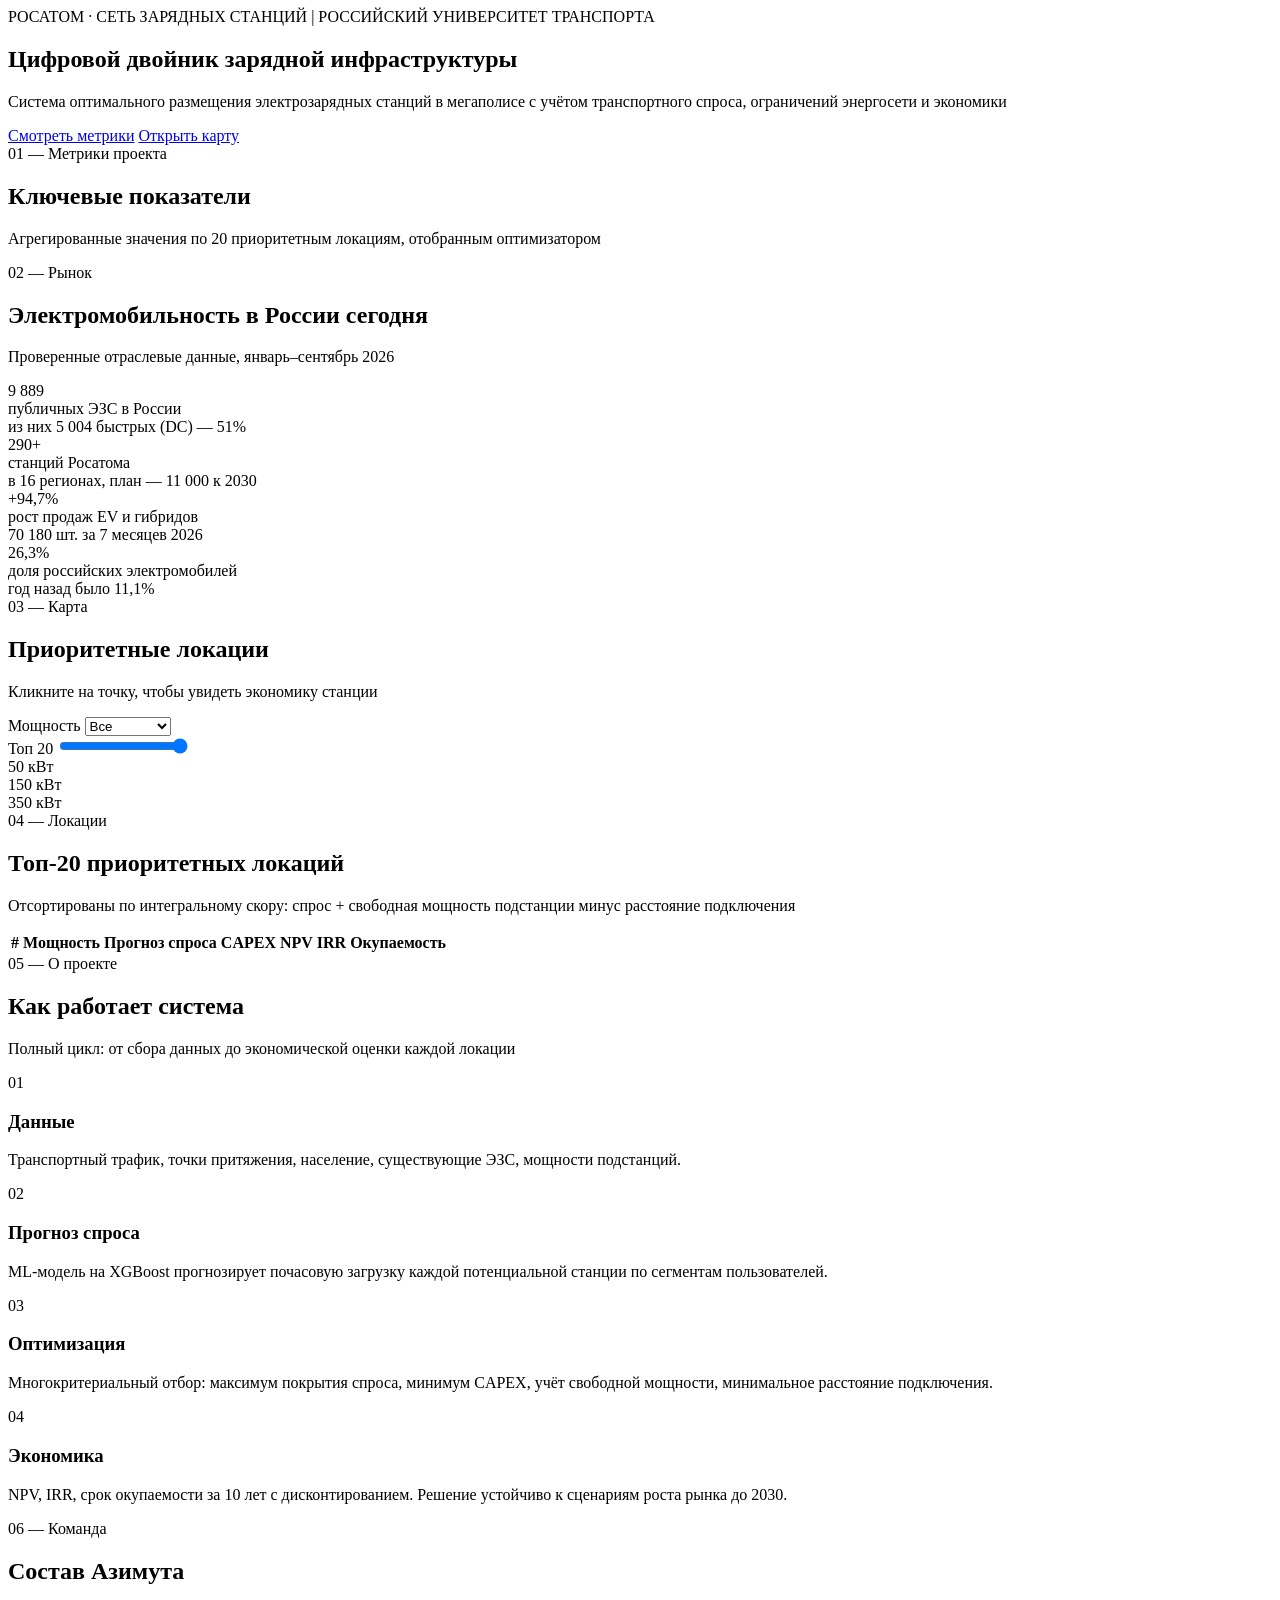
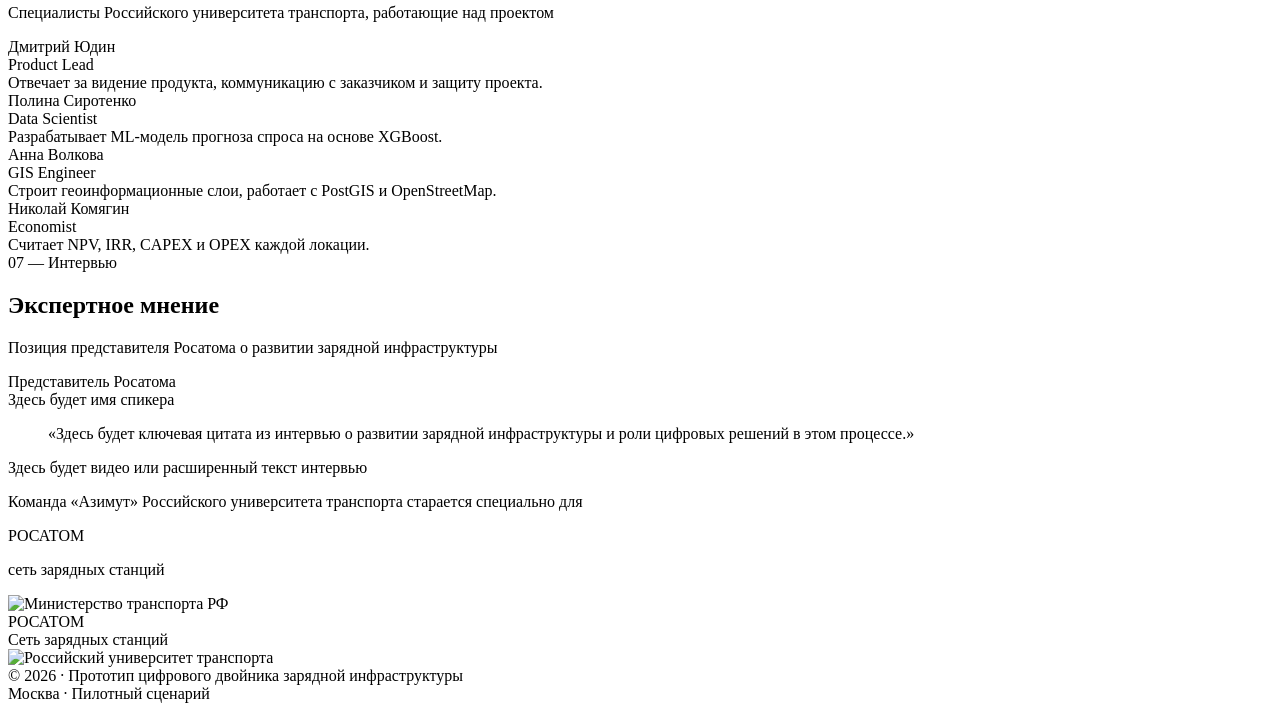
==== index.html @ c584cf6f "Add files via upload" ====
<!DOCTYPE html>
<html lang="ru">
<head>
<meta charset="UTF-8">
<meta name="viewport" content="width=device-width, initial-scale=1.0">
<title>Цифровой двойник зарядной инфраструктуры</title>
<link rel="stylesheet" href="https://unpkg.com/leaflet@1.9.4/dist/leaflet.css" />
<link rel="preconnect" href="https://fonts.googleapis.com">
<link rel="preconnect" href="https://fonts.gstatic.com" crossorigin>
<link href="https://fonts.googleapis.com/css2?family=Inter:wght@200;300;400;500;600;700;800;900&family=Unbounded:wght@200;300;400;500;600;700;800;900&display=swap" rel="stylesheet">
<link rel="stylesheet" href="style.css" />
</head>
<body>

<!-- ВЕРХНЯЯ ПОЛОСА -->
<div class="topbar">
  <div class="topbar-inner">
    <span>РОСАТОМ · СЕТЬ ЗАРЯДНЫХ СТАНЦИЙ</span>
    <span class="topbar-sep">|</span>
    <span>РОССИЙСКИЙ УНИВЕРСИТЕТ ТРАНСПОРТА</span>
  </div>
</div>

<!-- HERO -->
<section class="hero">
  <div class="hero-bg"></div>
  <div class="hero-inner">
    <h1 class="hero-title">
      <span class="line-1">Цифровой двойник</span>
      <span class="line-2">зарядной инфраструктуры</span>
    </h1>
    <p class="hero-subtitle">
      Система оптимального размещения электрозарядных станций в мегаполисе с учётом транспортного спроса, ограничений энергосети и экономики
    </p>
    <div class="hero-actions">
      <a href="#metrics" class="btn btn-primary">Смотреть метрики</a>
      <a href="#map-section" class="btn btn-ghost">Открыть карту</a>
    </div>
  </div>
</section>

<!-- METRICS -->
<section id="metrics" class="section">
  <div class="section-head">
    <div class="section-eyebrow">01 — Метрики проекта</div>
    <h2>Ключевые показатели</h2>
    <p class="section-desc">Агрегированные значения по 20 приоритетным локациям, отобранным оптимизатором</p>
  </div>
  <div class="glass-grid" id="kpiGrid"></div>
</section>

<!-- MARKET -->
<section class="section">
  <div class="section-head">
    <div class="section-eyebrow">02 — Рынок</div>
    <h2>Электромобильность в России сегодня</h2>
    <p class="section-desc">Проверенные отраслевые данные, январь–сентябрь 2026</p>
  </div>
  <div class="glass-grid glass-grid-4">
    <div class="glass-card market-card">
      <div class="market-value">9 889</div>
      <div class="market-label">публичных ЭЗС в России</div>
      <div class="market-sub">из них 5 004 быстрых (DC) — 51%</div>
    </div>
    <div class="glass-card market-card">
      <div class="market-value">290+</div>
      <div class="market-label">станций Росатома</div>
      <div class="market-sub">в 16 регионах, план — 11 000 к 2030</div>
    </div>
    <div class="glass-card market-card">
      <div class="market-value">+94,7%</div>
      <div class="market-label">рост продаж EV и гибридов</div>
      <div class="market-sub">70 180 шт. за 7 месяцев 2026</div>
    </div>
    <div class="glass-card market-card">
      <div class="market-value">26,3%</div>
      <div class="market-label">доля российских электромобилей</div>
      <div class="market-sub">год назад было 11,1%</div>
    </div>
  </div>
</section>

<!-- MAP -->
<section id="map-section" class="section">
  <div class="section-head">
    <div class="section-eyebrow">03 — Карта</div>
    <h2>Приоритетные локации</h2>
    <p class="section-desc">Кликните на точку, чтобы увидеть экономику станции</p>
  </div>
  <div class="map-controls glass-card">
    <div class="control-group">
      <label>Мощность</label>
      <select id="powerFilter">
        <option value="0">Все</option>
        <option value="50">от 50 кВт</option>
        <option value="150">от 150 кВт</option>
        <option value="350">350 кВт</option>
      </select>
    </div>
    <div class="control-group">
      <label>Топ <span id="topValue">20</span></label>
      <input type="range" id="topFilter" min="5" max="20" value="20" />
    </div>
    <div class="legend">
      <div class="legend-item"><span class="dot green"></span>50 кВт</div>
      <div class="legend-item"><span class="dot yellow"></span>150 кВт</div>
      <div class="legend-item"><span class="dot red"></span>350 кВт</div>
    </div>
  </div>
  <div id="map"></div>
</section>

<!-- TABLE -->
<section class="section">
  <div class="section-head">
    <div class="section-eyebrow">04 — Локации</div>
    <h2>Топ-20 приоритетных локаций</h2>
    <p class="section-desc">Отсортированы по интегральному скору: спрос + свободная мощность подстанции минус расстояние подключения</p>
  </div>
  <div class="glass-card table-card">
    <table id="locTable">
      <thead>
        <tr>
          <th>#</th>
          <th>Мощность</th>
          <th>Прогноз спроса</th>
          <th>CAPEX</th>
          <th>NPV</th>
          <th>IRR</th>
          <th>Окупаемость</th>
        </tr>
      </thead>
      <tbody></tbody>
    </table>
  </div>
</section>

<!-- ABOUT -->
<section class="section">
  <div class="section-head">
    <div class="section-eyebrow">05 — О проекте</div>
    <h2>Как работает система</h2>
    <p class="section-desc">Полный цикл: от сбора данных до экономической оценки каждой локации</p>
  </div>
  <div class="glass-grid glass-grid-4">
    <div class="glass-card step-card">
      <div class="step-num">01</div>
      <h3>Данные</h3>
      <p>Транспортный трафик, точки притяжения, население, существующие ЭЗС, мощности подстанций.</p>
    </div>
    <div class="glass-card step-card">
      <div class="step-num">02</div>
      <h3>Прогноз спроса</h3>
      <p>ML-модель на XGBoost прогнозирует почасовую загрузку каждой потенциальной станции по сегментам пользователей.</p>
    </div>
    <div class="glass-card step-card">
      <div class="step-num">03</div>
      <h3>Оптимизация</h3>
      <p>Многокритериальный отбор: максимум покрытия спроса, минимум CAPEX, учёт свободной мощности, минимальное расстояние подключения.</p>
    </div>
    <div class="glass-card step-card">
      <div class="step-num">04</div>
      <h3>Экономика</h3>
      <p>NPV, IRR, срок окупаемости за 10 лет с дисконтированием. Решение устойчиво к сценариям роста рынка до 2030.</p>
    </div>
  </div>
</section>

<!-- TEAM -->
<section class="section">
  <div class="section-head">
    <div class="section-eyebrow">06 — Команда</div>
    <h2>Состав Азимута</h2>
    <p class="section-desc">Специалисты Российского университета транспорта, работающие над проектом</p>
  </div>
  <div class="team-grid">
    <div class="team-card">
      <div class="team-name">Дмитрий Юдин</div>
      <div class="team-hover">
        <div class="team-role">Product Lead</div>
        <div class="team-desc">Отвечает за видение продукта, коммуникацию с заказчиком и защиту проекта.</div>
      </div>
    </div>
    <div class="team-card">
      <div class="team-name">Полина Сиротенко</div>
      <div class="team-hover">
        <div class="team-role">Data Scientist</div>
        <div class="team-desc">Разрабатывает ML-модель прогноза спроса на основе XGBoost.</div>
      </div>
    </div>
    <div class="team-card">
      <div class="team-name">Анна Волкова</div>
      <div class="team-hover">
        <div class="team-role">GIS Engineer</div>
        <div class="team-desc">Строит геоинформационные слои, работает с PostGIS и OpenStreetMap.</div>
      </div>
    </div>
    <div class="team-card">
      <div class="team-name">Николай Комягин</div>
      <div class="team-hover">
        <div class="team-role">Economist</div>
        <div class="team-desc">Считает NPV, IRR, CAPEX и OPEX каждой локации.</div>
      </div>
    </div>
  </div>
</section>

<!-- INTERVIEW -->
<section class="section">
  <div class="section-head">
    <div class="section-eyebrow">07 — Интервью</div>
    <h2>Экспертное мнение</h2>
    <p class="section-desc">Позиция представителя Росатома о развитии зарядной инфраструктуры</p>
  </div>
  <div class="interview-card glass-card">
    <div class="interview-photo">
      <div class="interview-photo-placeholder"></div>
    </div>
    <div class="interview-body">
      <div class="interview-role">Представитель Росатома</div>
      <div class="interview-name">Здесь будет имя спикера</div>
      <blockquote class="interview-quote">
        «Здесь будет ключевая цитата из интервью о развитии зарядной инфраструктуры и роли цифровых решений в этом процессе.»
      </blockquote>
      <div class="interview-video-slot">
        <div class="interview-video-label">Здесь будет видео или расширенный текст интервью</div>
      </div>
    </div>
  </div>
</section>

<!-- FINALE -->
<section class="finale">
  <div class="finale-content">
    <p class="finale-intro">Команда <span class="team-name-finale">«Азимут»</span> Российского университета транспорта старается специально для</p>
    <div class="finale-logo">
      <div class="finale-front">РОСАТОМ</div>
    </div>
    <p class="finale-sub">сеть зарядных станций</p>
  </div>
</section>

<footer class="footer">
  <div class="footer-inner">
    <div class="footer-logos">
      <img src="mintrans.png" alt="Министерство транспорта РФ" class="footer-logo">
      <div class="footer-logo-text">
        <div class="footer-logo-title">РОСАТОМ</div>
        <div class="footer-logo-sub">Сеть зарядных станций</div>
      </div>
      <img src="rut.png" alt="Российский университет транспорта" class="footer-logo">
    </div>
    <div class="footer-meta">
      <div>© 2026 · Прототип цифрового двойника зарядной инфраструктуры</div>
      <div class="footer-small">Москва · Пилотный сценарий</div>
    </div>
  </div>
</footer>

<script src="https://unpkg.com/leaflet@1.9.4/dist/leaflet.js"></script>
<script src="app.js"></script>
</body>
</html>
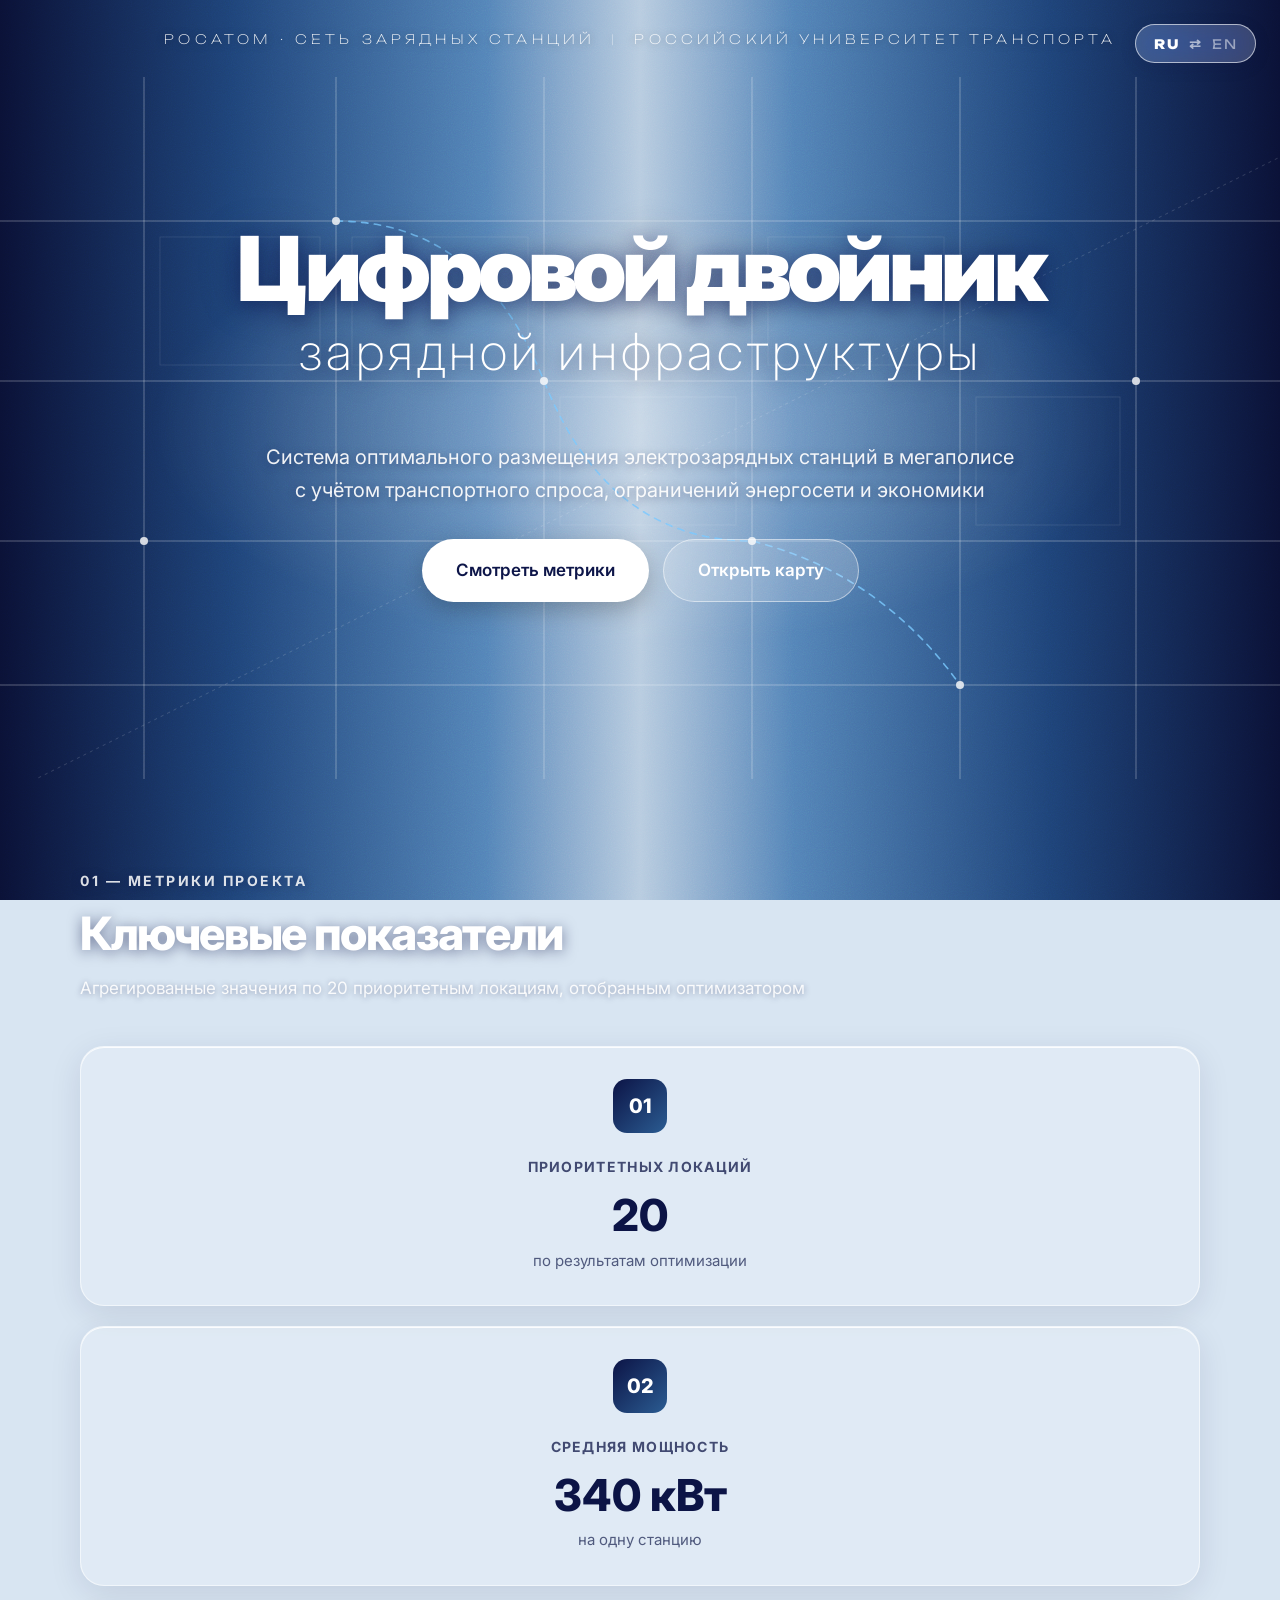
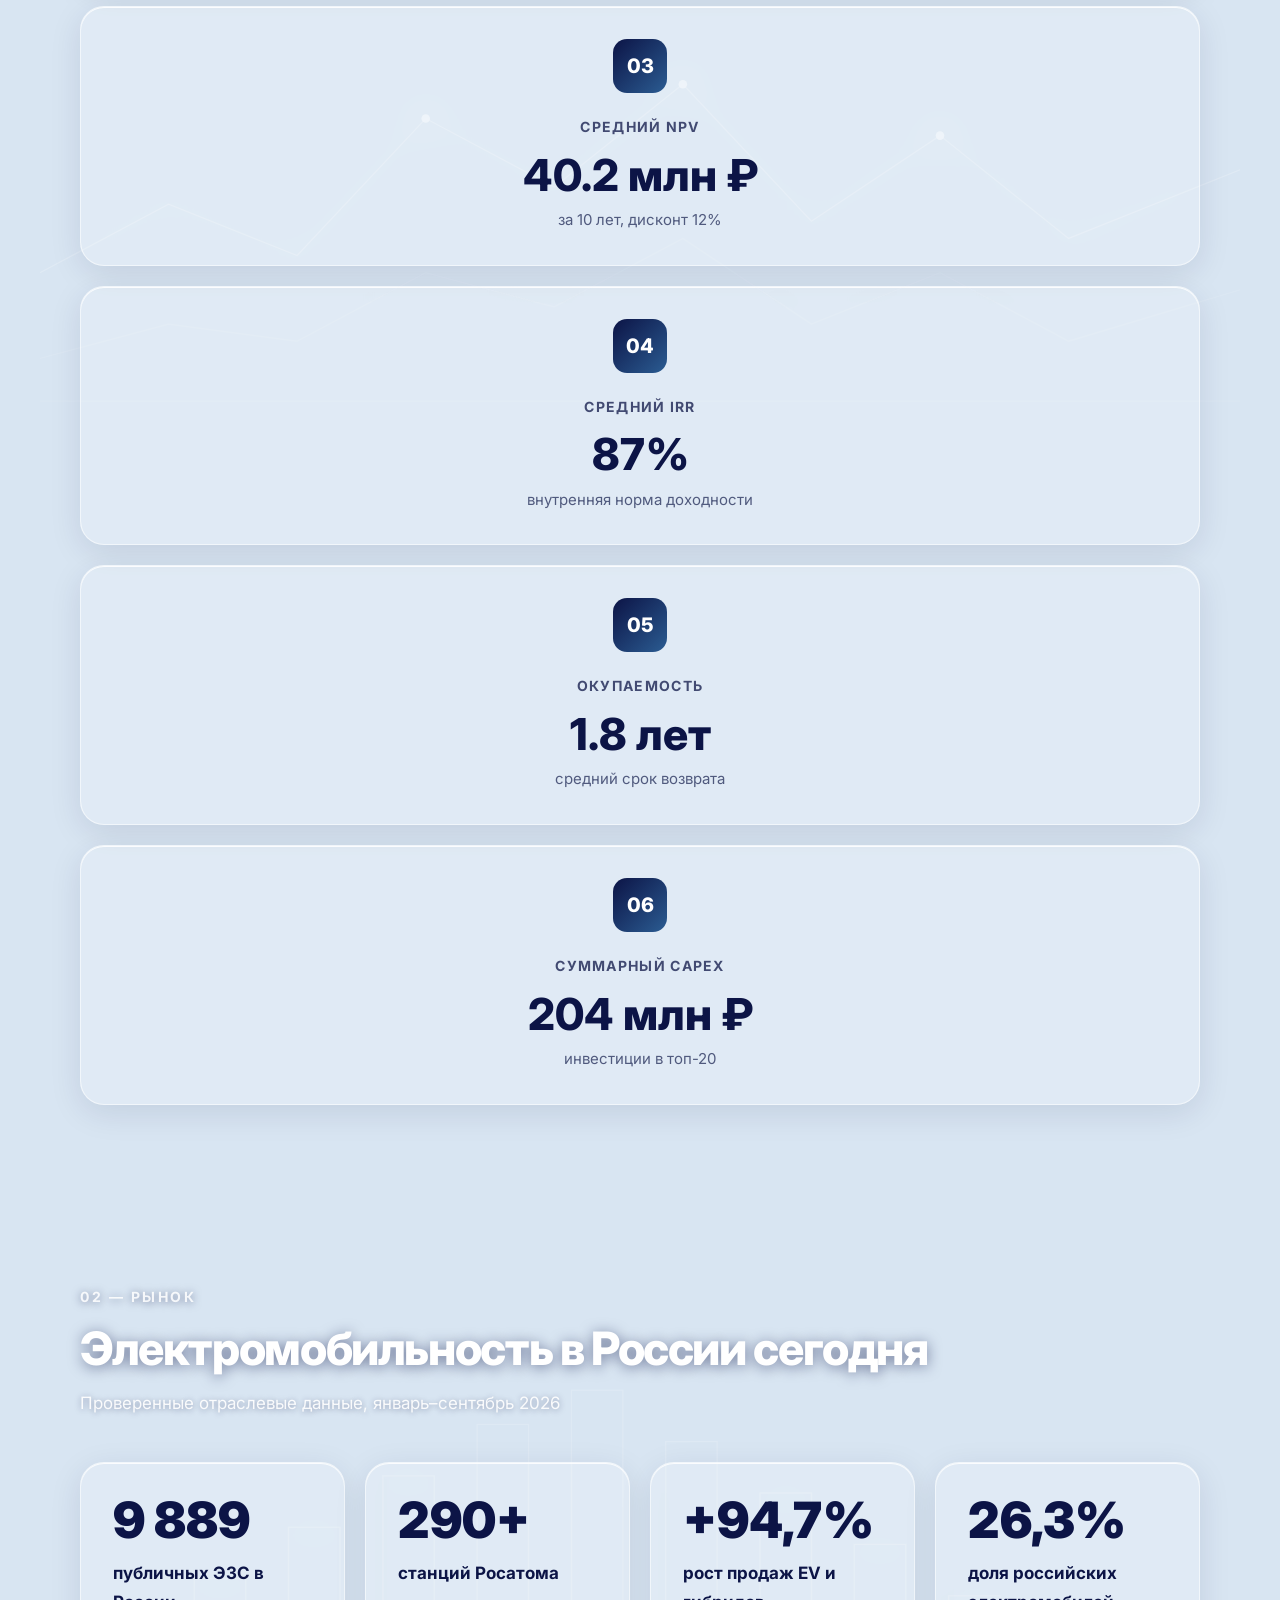
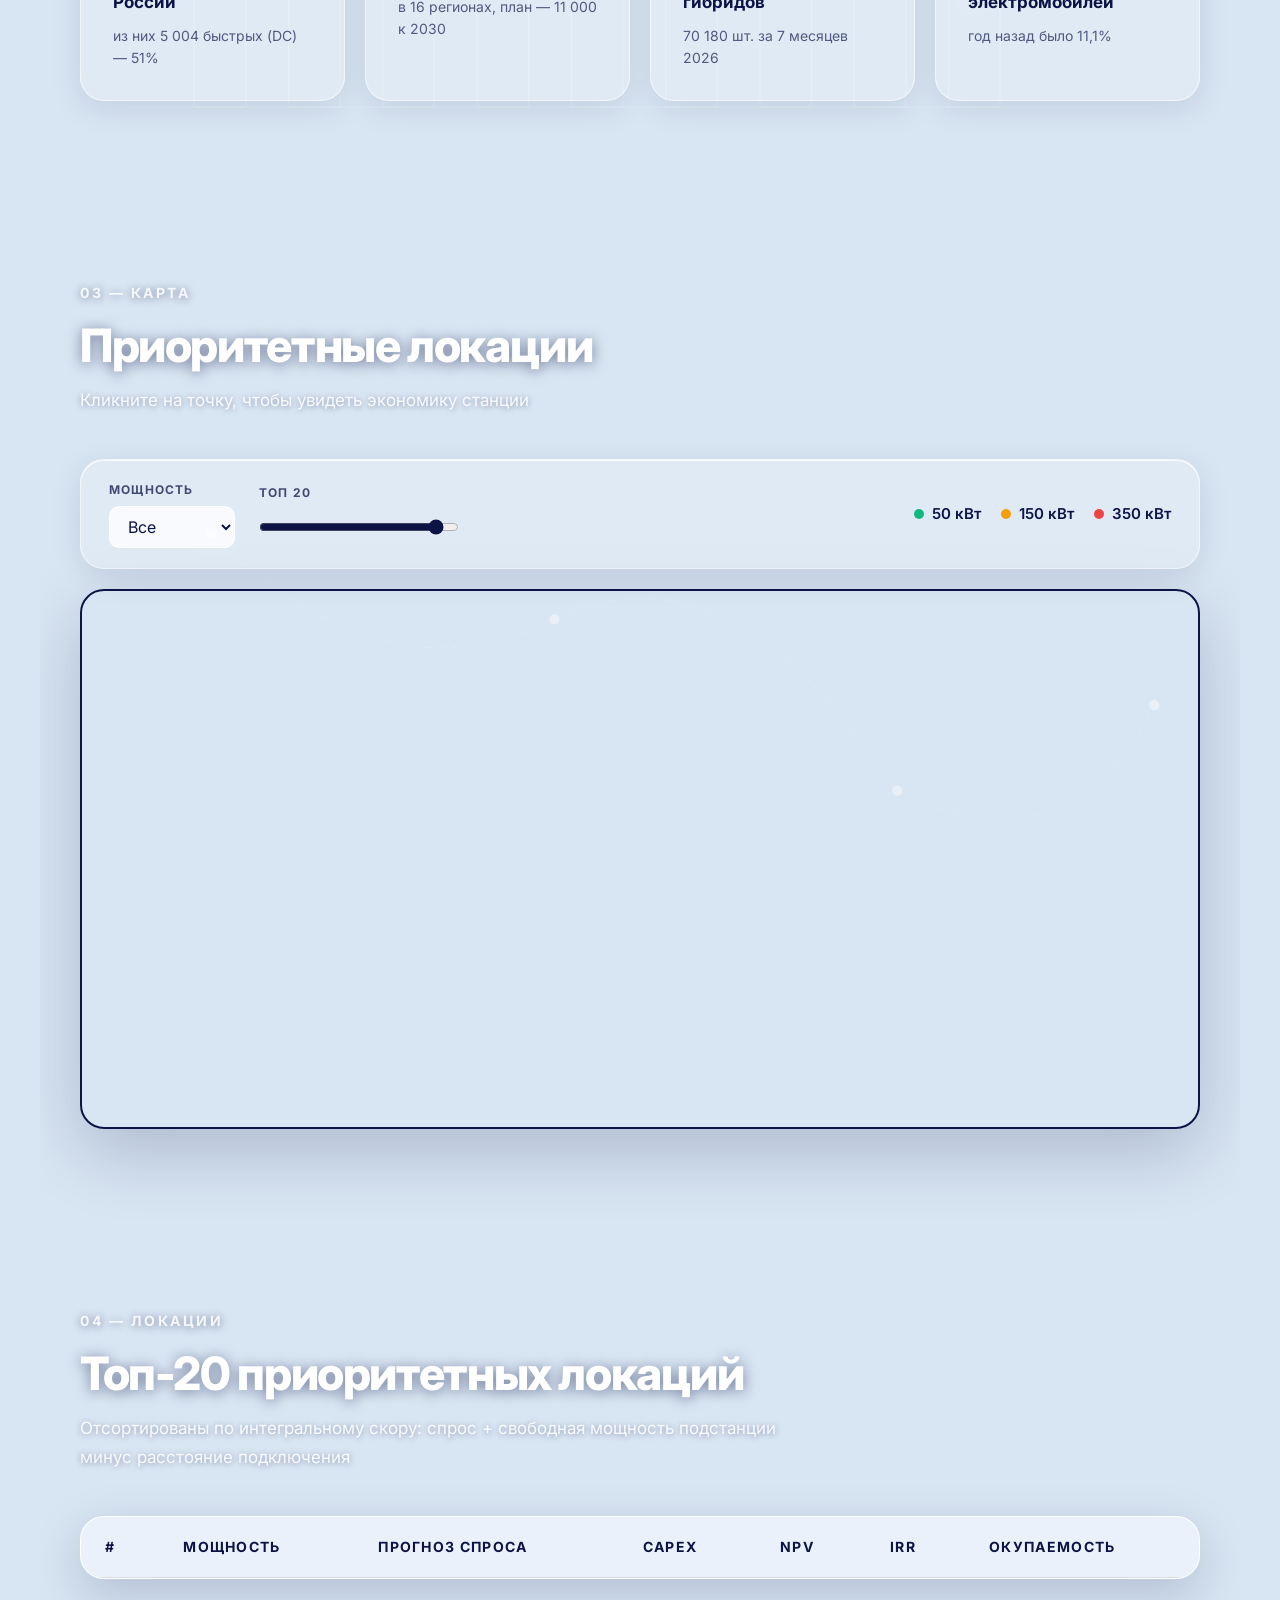
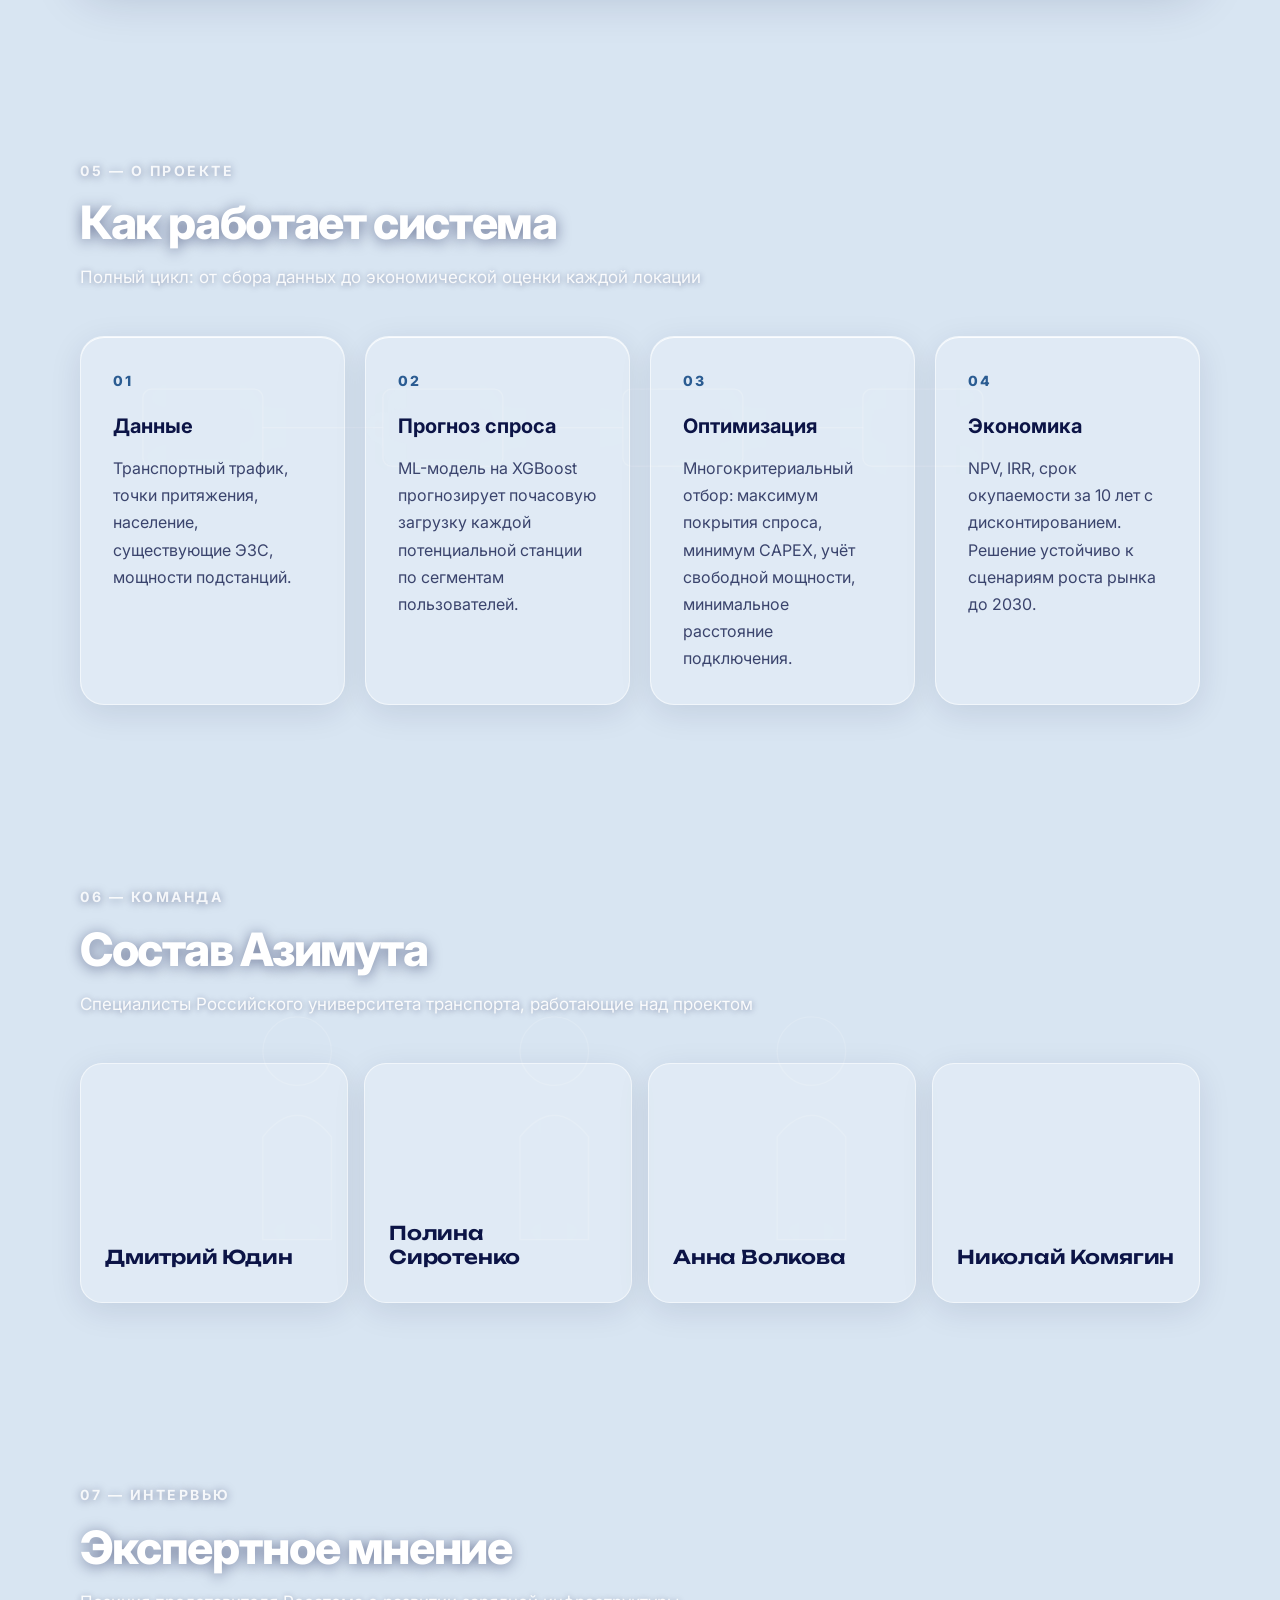
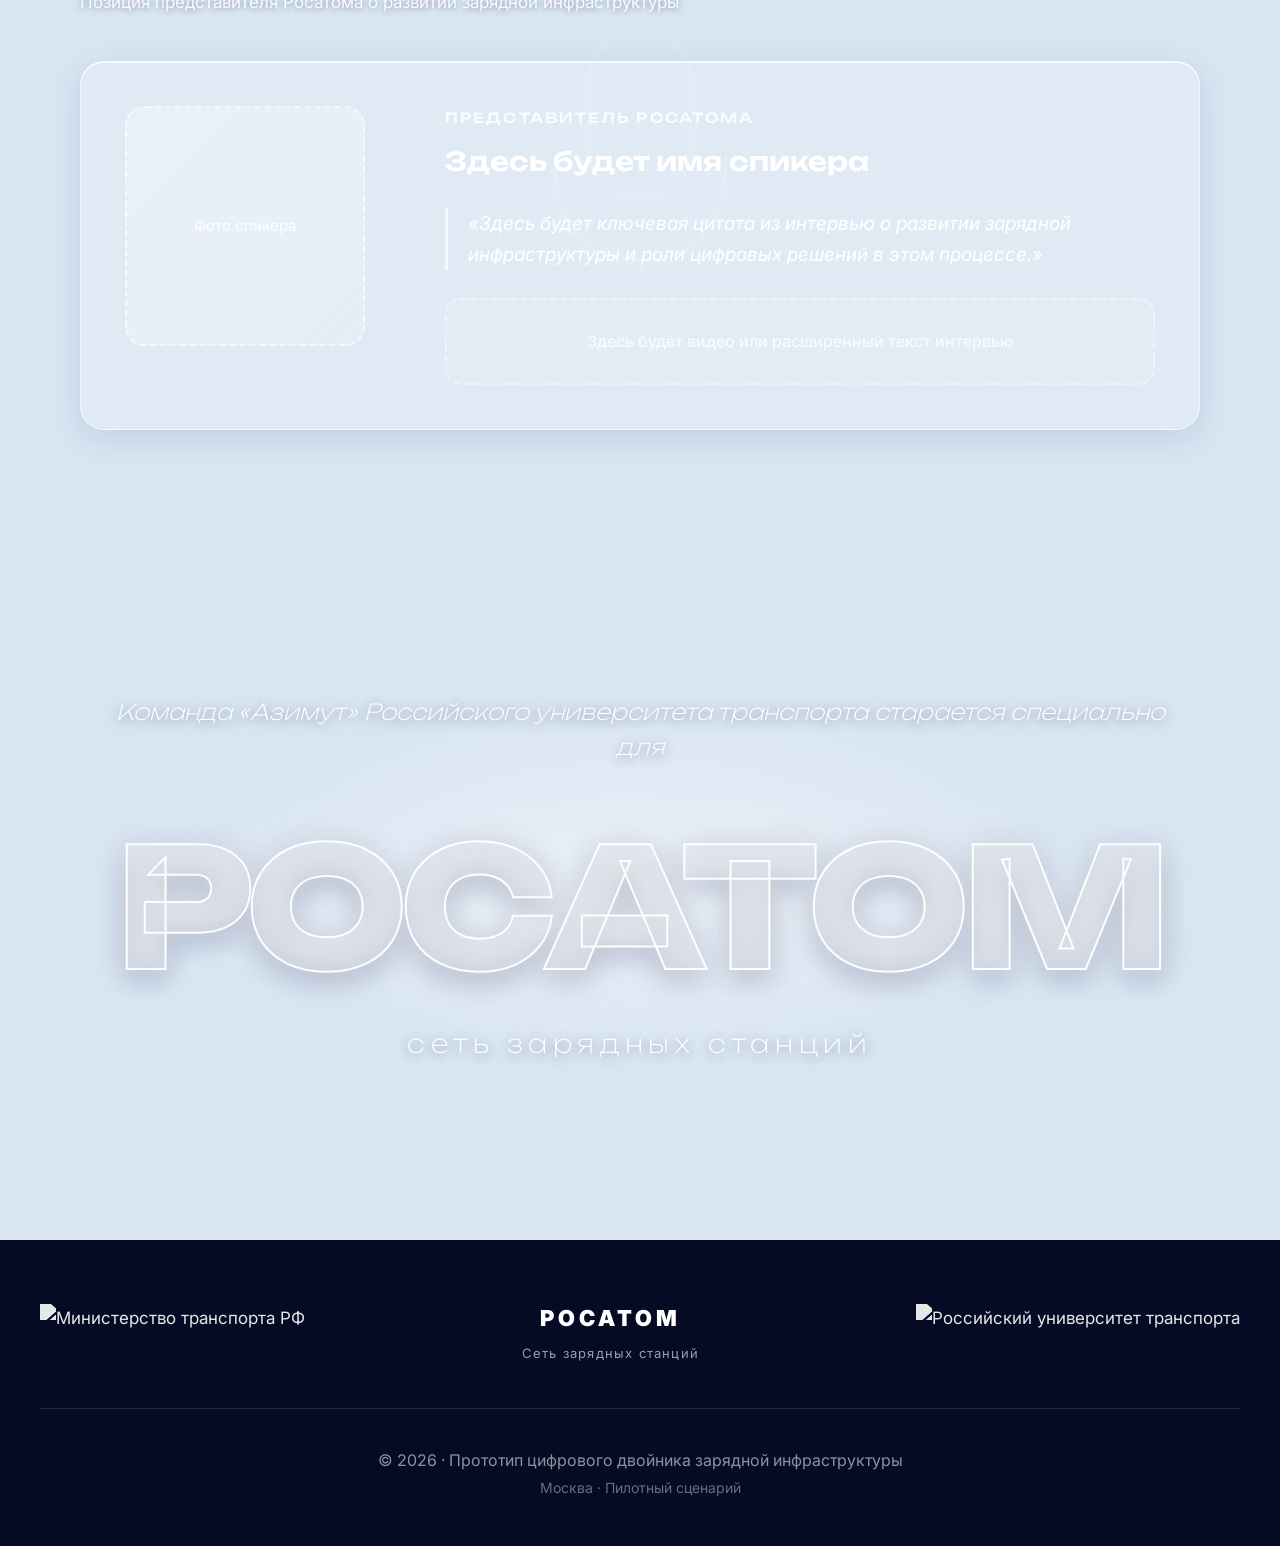
==== commit 32315be6: "Add files via upload" ====
--- a/index.html
+++ b/index.html
@@ -12,12 +12,21 @@
 </head>
 <body>
 
-<!-- ВЕРХНЯЯ ПОЛОСА -->
+<!-- ЯЗЫКОВАЯ КНОПКА -->
+<div class="lang-switcher">
+  <button id="langBtn" class="lang-btn" aria-label="Switch language">
+    <span class="lang-current">RU</span>
+    <span class="lang-arrow">⇄</span>
+    <span class="lang-other">EN</span>
+  </button>
+</div>
+
+<!-- TOPBAR -->
 <div class="topbar">
   <div class="topbar-inner">
-    <span>РОСАТОМ · СЕТЬ ЗАРЯДНЫХ СТАНЦИЙ</span>
+    <span data-ru="РОСАТОМ · СЕТЬ ЗАРЯДНЫХ СТАНЦИЙ" data-en="ROSATOM · CHARGING STATION NETWORK">РОСАТОМ · СЕТЬ ЗАРЯДНЫХ СТАНЦИЙ</span>
     <span class="topbar-sep">|</span>
-    <span>РОССИЙСКИЙ УНИВЕРСИТЕТ ТРАНСПОРТА</span>
+    <span data-ru="РОССИЙСКИЙ УНИВЕРСИТЕТ ТРАНСПОРТА" data-en="RUSSIAN UNIVERSITY OF TRANSPORT">РОССИЙСКИЙ УНИВЕРСИТЕТ ТРАНСПОРТА</span>
   </div>
 </div>
 
@@ -26,108 +35,108 @@
   <div class="hero-bg"></div>
   <div class="hero-inner">
     <h1 class="hero-title">
-      <span class="line-1">Цифровой двойник</span>
-      <span class="line-2">зарядной инфраструктуры</span>
+      <span class="line-1" data-ru="Цифровой двойник" data-en="Digital Twin">Цифровой двойник</span>
+      <span class="line-2" data-ru="зарядной инфраструктуры" data-en="of Charging Infrastructure">зарядной инфраструктуры</span>
     </h1>
-    <p class="hero-subtitle">
+    <p class="hero-subtitle" data-ru="Система оптимального размещения электрозарядных станций в мегаполисе с учётом транспортного спроса, ограничений энергосети и экономики" data-en="A system for optimal placement of EV charging stations in a metropolis, considering transport demand, power grid constraints and economics">
       Система оптимального размещения электрозарядных станций в мегаполисе с учётом транспортного спроса, ограничений энергосети и экономики
     </p>
     <div class="hero-actions">
-      <a href="#metrics" class="btn btn-primary">Смотреть метрики</a>
-      <a href="#map-section" class="btn btn-ghost">Открыть карту</a>
+      <a href="#metrics" class="btn btn-primary" data-ru="Смотреть метрики" data-en="View Metrics">Смотреть метрики</a>
+      <a href="#map-section" class="btn btn-ghost" data-ru="Открыть карту" data-en="Open Map">Открыть карту</a>
     </div>
   </div>
 </section>
 
 <!-- METRICS -->
-<section id="metrics" class="section">
-  <div class="section-head">
-    <div class="section-eyebrow">01 — Метрики проекта</div>
-    <h2>Ключевые показатели</h2>
-    <p class="section-desc">Агрегированные значения по 20 приоритетным локациям, отобранным оптимизатором</p>
+<section id="metrics" class="section section-metrics">
+  <div class="section-head">
+    <div class="section-eyebrow" data-ru="01 — Метрики проекта" data-en="01 — Project Metrics">01 — Метрики проекта</div>
+    <h2 data-ru="Ключевые показатели" data-en="Key Indicators">Ключевые показатели</h2>
+    <p class="section-desc" data-ru="Агрегированные значения по 20 приоритетным локациям, отобранным оптимизатором" data-en="Aggregated values across 20 priority locations selected by the optimizer">Агрегированные значения по 20 приоритетным локациям, отобранным оптимизатором</p>
   </div>
   <div class="glass-grid" id="kpiGrid"></div>
 </section>
 
 <!-- MARKET -->
-<section class="section">
-  <div class="section-head">
-    <div class="section-eyebrow">02 — Рынок</div>
-    <h2>Электромобильность в России сегодня</h2>
-    <p class="section-desc">Проверенные отраслевые данные, январь–сентябрь 2026</p>
+<section class="section section-market">
+  <div class="section-head">
+    <div class="section-eyebrow" data-ru="02 — Рынок" data-en="02 — Market">02 — Рынок</div>
+    <h2 data-ru="Электромобильность в России сегодня" data-en="Electric Mobility in Russia Today">Электромобильность в России сегодня</h2>
+    <p class="section-desc" data-ru="Проверенные отраслевые данные, январь–сентябрь 2026" data-en="Verified industry data, January–September 2026">Проверенные отраслевые данные, январь–сентябрь 2026</p>
   </div>
   <div class="glass-grid glass-grid-4">
     <div class="glass-card market-card">
       <div class="market-value">9 889</div>
-      <div class="market-label">публичных ЭЗС в России</div>
-      <div class="market-sub">из них 5 004 быстрых (DC) — 51%</div>
+      <div class="market-label" data-ru="публичных ЭЗС в России" data-en="public charging stations in Russia">публичных ЭЗС в России</div>
+      <div class="market-sub" data-ru="из них 5 004 быстрых (DC) — 51%" data-en="of which 5,004 are fast (DC) — 51%">из них 5 004 быстрых (DC) — 51%</div>
     </div>
     <div class="glass-card market-card">
       <div class="market-value">290+</div>
-      <div class="market-label">станций Росатома</div>
-      <div class="market-sub">в 16 регионах, план — 11 000 к 2030</div>
+      <div class="market-label" data-ru="станций Росатома" data-en="Rosatom charging stations">станций Росатома</div>
+      <div class="market-sub" data-ru="в 16 регионах, план — 11 000 к 2030" data-en="across 16 regions, target — 11,000 by 2030">в 16 регионах, план — 11 000 к 2030</div>
     </div>
     <div class="glass-card market-card">
       <div class="market-value">+94,7%</div>
-      <div class="market-label">рост продаж EV и гибридов</div>
-      <div class="market-sub">70 180 шт. за 7 месяцев 2026</div>
+      <div class="market-label" data-ru="рост продаж EV и гибридов" data-en="growth in EV and hybrid sales">рост продаж EV и гибридов</div>
+      <div class="market-sub" data-ru="70 180 шт. за 7 месяцев 2026" data-en="70,180 units in 7 months of 2026">70 180 шт. за 7 месяцев 2026</div>
     </div>
     <div class="glass-card market-card">
       <div class="market-value">26,3%</div>
-      <div class="market-label">доля российских электромобилей</div>
-      <div class="market-sub">год назад было 11,1%</div>
+      <div class="market-label" data-ru="доля российских электромобилей" data-en="share of Russian-made electric vehicles">доля российских электромобилей</div>
+      <div class="market-sub" data-ru="год назад было 11,1%" data-en="was 11.1% a year ago">год назад было 11,1%</div>
     </div>
   </div>
 </section>
 
 <!-- MAP -->
-<section id="map-section" class="section">
-  <div class="section-head">
-    <div class="section-eyebrow">03 — Карта</div>
-    <h2>Приоритетные локации</h2>
-    <p class="section-desc">Кликните на точку, чтобы увидеть экономику станции</p>
+<section id="map-section" class="section section-map">
+  <div class="section-head">
+    <div class="section-eyebrow" data-ru="03 — Карта" data-en="03 — Map">03 — Карта</div>
+    <h2 data-ru="Приоритетные локации" data-en="Priority Locations">Приоритетные локации</h2>
+    <p class="section-desc" data-ru="Кликните на точку, чтобы увидеть экономику станции" data-en="Click a point to see the station's economics">Кликните на точку, чтобы увидеть экономику станции</p>
   </div>
   <div class="map-controls glass-card">
     <div class="control-group">
-      <label>Мощность</label>
+      <label data-ru="Мощность" data-en="Power">Мощность</label>
       <select id="powerFilter">
-        <option value="0">Все</option>
-        <option value="50">от 50 кВт</option>
-        <option value="150">от 150 кВт</option>
-        <option value="350">350 кВт</option>
+        <option value="0" data-ru="Все" data-en="All">Все</option>
+        <option value="50" data-ru="от 50 кВт" data-en="from 50 kW">от 50 кВт</option>
+        <option value="150" data-ru="от 150 кВт" data-en="from 150 kW">от 150 кВт</option>
+        <option value="350" data-ru="350 кВт" data-en="350 kW">350 кВт</option>
       </select>
     </div>
     <div class="control-group">
-      <label>Топ <span id="topValue">20</span></label>
+      <label><span data-ru="Топ" data-en="Top">Топ</span> <span id="topValue">20</span></label>
       <input type="range" id="topFilter" min="5" max="20" value="20" />
     </div>
     <div class="legend">
-      <div class="legend-item"><span class="dot green"></span>50 кВт</div>
-      <div class="legend-item"><span class="dot yellow"></span>150 кВт</div>
-      <div class="legend-item"><span class="dot red"></span>350 кВт</div>
+      <div class="legend-item"><span class="dot green"></span><span data-ru="50 кВт" data-en="50 kW">50 кВт</span></div>
+      <div class="legend-item"><span class="dot yellow"></span><span data-ru="150 кВт" data-en="150 kW">150 кВт</span></div>
+      <div class="legend-item"><span class="dot red"></span><span data-ru="350 кВт" data-en="350 kW">350 кВт</span></div>
     </div>
   </div>
   <div id="map"></div>
 </section>
 
 <!-- TABLE -->
-<section class="section">
-  <div class="section-head">
-    <div class="section-eyebrow">04 — Локации</div>
-    <h2>Топ-20 приоритетных локаций</h2>
-    <p class="section-desc">Отсортированы по интегральному скору: спрос + свободная мощность подстанции минус расстояние подключения</p>
+<section class="section section-locations">
+  <div class="section-head">
+    <div class="section-eyebrow" data-ru="04 — Локации" data-en="04 — Locations">04 — Локации</div>
+    <h2 data-ru="Топ-20 приоритетных локаций" data-en="Top-20 Priority Locations">Топ-20 приоритетных локаций</h2>
+    <p class="section-desc" data-ru="Отсортированы по интегральному скору: спрос + свободная мощность подстанции минус расстояние подключения" data-en="Sorted by integrated score: demand + free substation capacity minus connection distance">Отсортированы по интегральному скору: спрос + свободная мощность подстанции минус расстояние подключения</p>
   </div>
   <div class="glass-card table-card">
     <table id="locTable">
       <thead>
         <tr>
           <th>#</th>
-          <th>Мощность</th>
-          <th>Прогноз спроса</th>
+          <th data-ru="Мощность" data-en="Power">Мощность</th>
+          <th data-ru="Прогноз спроса" data-en="Demand Forecast">Прогноз спроса</th>
           <th>CAPEX</th>
           <th>NPV</th>
           <th>IRR</th>
-          <th>Окупаемость</th>
+          <th data-ru="Окупаемость" data-en="Payback">Окупаемость</th>
         </tr>
       </thead>
       <tbody></tbody>
@@ -136,94 +145,94 @@
 </section>
 
 <!-- ABOUT -->
-<section class="section">
-  <div class="section-head">
-    <div class="section-eyebrow">05 — О проекте</div>
-    <h2>Как работает система</h2>
-    <p class="section-desc">Полный цикл: от сбора данных до экономической оценки каждой локации</p>
+<section class="section section-about">
+  <div class="section-head">
+    <div class="section-eyebrow" data-ru="05 — О проекте" data-en="05 — About">05 — О проекте</div>
+    <h2 data-ru="Как работает система" data-en="How the System Works">Как работает система</h2>
+    <p class="section-desc" data-ru="Полный цикл: от сбора данных до экономической оценки каждой локации" data-en="Full cycle: from data collection to economic evaluation of each location">Полный цикл: от сбора данных до экономической оценки каждой локации</p>
   </div>
   <div class="glass-grid glass-grid-4">
     <div class="glass-card step-card">
       <div class="step-num">01</div>
-      <h3>Данные</h3>
-      <p>Транспортный трафик, точки притяжения, население, существующие ЭЗС, мощности подстанций.</p>
+      <h3 data-ru="Данные" data-en="Data">Данные</h3>
+      <p data-ru="Транспортный трафик, точки притяжения, население, существующие ЭЗС, мощности подстанций." data-en="Traffic flows, points of interest, population, existing charging stations, substation capacities.">Транспортный трафик, точки притяжения, население, существующие ЭЗС, мощности подстанций.</p>
     </div>
     <div class="glass-card step-card">
       <div class="step-num">02</div>
-      <h3>Прогноз спроса</h3>
-      <p>ML-модель на XGBoost прогнозирует почасовую загрузку каждой потенциальной станции по сегментам пользователей.</p>
+      <h3 data-ru="Прогноз спроса" data-en="Demand Forecast">Прогноз спроса</h3>
+      <p data-ru="ML-модель на XGBoost прогнозирует почасовую загрузку каждой потенциальной станции по сегментам пользователей." data-en="An XGBoost ML model forecasts hourly utilization of each potential station by user segment.">ML-модель на XGBoost прогнозирует почасовую загрузку каждой потенциальной станции по сегментам пользователей.</p>
     </div>
     <div class="glass-card step-card">
       <div class="step-num">03</div>
-      <h3>Оптимизация</h3>
-      <p>Многокритериальный отбор: максимум покрытия спроса, минимум CAPEX, учёт свободной мощности, минимальное расстояние подключения.</p>
+      <h3 data-ru="Оптимизация" data-en="Optimization">Оптимизация</h3>
+      <p data-ru="Многокритериальный отбор: максимум покрытия спроса, минимум CAPEX, учёт свободной мощности, минимальное расстояние подключения." data-en="Multi-criteria selection: maximize demand coverage, minimize CAPEX, account for free capacity, minimize connection distance.">Многокритериальный отбор: максимум покрытия спроса, минимум CAPEX, учёт свободной мощности, минимальное расстояние подключения.</p>
     </div>
     <div class="glass-card step-card">
       <div class="step-num">04</div>
-      <h3>Экономика</h3>
-      <p>NPV, IRR, срок окупаемости за 10 лет с дисконтированием. Решение устойчиво к сценариям роста рынка до 2030.</p>
+      <h3 data-ru="Экономика" data-en="Economics">Экономика</h3>
+      <p data-ru="NPV, IRR, срок окупаемости за 10 лет с дисконтированием. Решение устойчиво к сценариям роста рынка до 2030." data-en="NPV, IRR, payback period over 10 years with discounting. The solution is robust to market growth scenarios through 2030.">NPV, IRR, срок окупаемости за 10 лет с дисконтированием. Решение устойчиво к сценариям роста рынка до 2030.</p>
     </div>
   </div>
 </section>
 
 <!-- TEAM -->
-<section class="section">
-  <div class="section-head">
-    <div class="section-eyebrow">06 — Команда</div>
-    <h2>Состав Азимута</h2>
-    <p class="section-desc">Специалисты Российского университета транспорта, работающие над проектом</p>
+<section class="section section-team">
+  <div class="section-head">
+    <div class="section-eyebrow" data-ru="06 — Команда" data-en="06 — Team">06 — Команда</div>
+    <h2 data-ru="Состав Азимута" data-en="Azimuth Team">Состав Азимута</h2>
+    <p class="section-desc" data-ru="Специалисты Российского университета транспорта, работающие над проектом" data-en="Specialists from the Russian University of Transport working on the project">Специалисты Российского университета транспорта, работающие над проектом</p>
   </div>
   <div class="team-grid">
     <div class="team-card">
       <div class="team-name">Дмитрий Юдин</div>
       <div class="team-hover">
         <div class="team-role">Product Lead</div>
-        <div class="team-desc">Отвечает за видение продукта, коммуникацию с заказчиком и защиту проекта.</div>
+        <div class="team-desc" data-ru="Отвечает за видение продукта, коммуникацию с заказчиком и защиту проекта." data-en="Responsible for product vision, client communication and project defense.">Отвечает за видение продукта, коммуникацию с заказчиком и защиту проекта.</div>
       </div>
     </div>
     <div class="team-card">
       <div class="team-name">Полина Сиротенко</div>
       <div class="team-hover">
         <div class="team-role">Data Scientist</div>
-        <div class="team-desc">Разрабатывает ML-модель прогноза спроса на основе XGBoost.</div>
+        <div class="team-desc" data-ru="Разрабатывает ML-модель прогноза спроса на основе XGBoost." data-en="Develops the XGBoost-based demand forecasting ML model.">Разрабатывает ML-модель прогноза спроса на основе XGBoost.</div>
       </div>
     </div>
     <div class="team-card">
       <div class="team-name">Анна Волкова</div>
       <div class="team-hover">
         <div class="team-role">GIS Engineer</div>
-        <div class="team-desc">Строит геоинформационные слои, работает с PostGIS и OpenStreetMap.</div>
+        <div class="team-desc" data-ru="Строит геоинформационные слои, работает с PostGIS и OpenStreetMap." data-en="Builds geoinformation layers, works with PostGIS and OpenStreetMap.">Строит геоинформационные слои, работает с PostGIS и OpenStreetMap.</div>
       </div>
     </div>
     <div class="team-card">
       <div class="team-name">Николай Комягин</div>
       <div class="team-hover">
         <div class="team-role">Economist</div>
-        <div class="team-desc">Считает NPV, IRR, CAPEX и OPEX каждой локации.</div>
+        <div class="team-desc" data-ru="Считает NPV, IRR, CAPEX и OPEX каждой локации." data-en="Calculates NPV, IRR, CAPEX and OPEX for each location.">Считает NPV, IRR, CAPEX и OPEX каждой локации.</div>
       </div>
     </div>
   </div>
 </section>
 
 <!-- INTERVIEW -->
-<section class="section">
-  <div class="section-head">
-    <div class="section-eyebrow">07 — Интервью</div>
-    <h2>Экспертное мнение</h2>
-    <p class="section-desc">Позиция представителя Росатома о развитии зарядной инфраструктуры</p>
+<section class="section section-interview">
+  <div class="section-head">
+    <div class="section-eyebrow" data-ru="07 — Интервью" data-en="07 — Interview">07 — Интервью</div>
+    <h2 data-ru="Экспертное мнение" data-en="Expert Opinion">Экспертное мнение</h2>
+    <p class="section-desc" data-ru="Позиция представителя Росатома о развитии зарядной инфраструктуры" data-en="Rosatom representative's view on charging infrastructure development">Позиция представителя Росатома о развитии зарядной инфраструктуры</p>
   </div>
   <div class="interview-card glass-card">
     <div class="interview-photo">
       <div class="interview-photo-placeholder"></div>
     </div>
     <div class="interview-body">
-      <div class="interview-role">Представитель Росатома</div>
-      <div class="interview-name">Здесь будет имя спикера</div>
-      <blockquote class="interview-quote">
+      <div class="interview-role" data-ru="Представитель Росатома" data-en="Rosatom Representative">Представитель Росатома</div>
+      <div class="interview-name" data-ru="Здесь будет имя спикера" data-en="Speaker name will be here">Здесь будет имя спикера</div>
+      <blockquote class="interview-quote" data-ru="«Здесь будет ключевая цитата из интервью о развитии зарядной инфраструктуры и роли цифровых решений в этом процессе.»" data-en="&quot;Here will be a key quote from the interview about charging infrastructure development and the role of digital solutions.&quot;">
         «Здесь будет ключевая цитата из интервью о развитии зарядной инфраструктуры и роли цифровых решений в этом процессе.»
       </blockquote>
       <div class="interview-video-slot">
-        <div class="interview-video-label">Здесь будет видео или расширенный текст интервью</div>
+        <div class="interview-video-label" data-ru="Здесь будет видео или расширенный текст интервью" data-en="Video or extended interview text will be placed here">Здесь будет видео или расширенный текст интервью</div>
       </div>
     </div>
   </div>
@@ -232,11 +241,13 @@
 <!-- FINALE -->
 <section class="finale">
   <div class="finale-content">
-    <p class="finale-intro">Команда <span class="team-name-finale">«Азимут»</span> Российского университета транспорта старается специально для</p>
+    <p class="finale-intro">
+      <span data-ru="Команда «Азимут» Российского университета транспорта старается специально для" data-en="The Azimuth team of the Russian University of Transport is proud to present to">Команда «Азимут» Российского университета транспорта старается специально для</span>
+    </p>
     <div class="finale-logo">
       <div class="finale-front">РОСАТОМ</div>
     </div>
-    <p class="finale-sub">сеть зарядных станций</p>
+    <p class="finale-sub" data-ru="сеть зарядных станций" data-en="charging station network">сеть зарядных станций</p>
   </div>
 </section>
 
@@ -246,13 +257,13 @@
       <img src="mintrans.png" alt="Министерство транспорта РФ" class="footer-logo">
       <div class="footer-logo-text">
         <div class="footer-logo-title">РОСАТОМ</div>
-        <div class="footer-logo-sub">Сеть зарядных станций</div>
+        <div class="footer-logo-sub" data-ru="Сеть зарядных станций" data-en="Charging Station Network">Сеть зарядных станций</div>
       </div>
       <img src="rut.png" alt="Российский университет транспорта" class="footer-logo">
     </div>
     <div class="footer-meta">
-      <div>© 2026 · Прототип цифрового двойника зарядной инфраструктуры</div>
-      <div class="footer-small">Москва · Пилотный сценарий</div>
+      <div data-ru="© 2026 · Прототип цифрового двойника зарядной инфраструктуры" data-en="© 2026 · Digital Twin of Charging Infrastructure Prototype">© 2026 · Прототип цифрового двойника зарядной инфраструктуры</div>
+      <div class="footer-small" data-ru="Москва · Пилотный сценарий" data-en="Moscow · Pilot Scenario">Москва · Пилотный сценарий</div>
     </div>
   </div>
 </footer>
--- a/style.css
+++ b/style.css
@@ -0,0 +1,929 @@
+* { margin: 0; padding: 0; box-sizing: border-box; }
+
+:root {
+  --navy: #0C1446;
+  --blue: #2B5C92;
+  --text: #0C1446;
+  --text-muted: #5A6B94;
+  --green: #10B981;
+  --yellow: #F59E0B;
+  --red: #EF4444;
+}
+
+html { scroll-behavior: smooth; }
+
+body {
+  font-family: 'Inter', -apple-system, sans-serif;
+  background: #D8E5F2;
+  color: var(--text);
+  line-height: 1.7;
+  font-size: 17px;
+  -webkit-font-smoothing: antialiased;
+  overflow-x: hidden;
+  position: relative;
+}
+
+/* ============ ГЛОБАЛЬНЫЙ ФОН ============ */
+body::before {
+  content: '';
+  position: fixed;
+  inset: 0;
+  z-index: -1;
+  background: linear-gradient(90deg,
+    #0A1136 0%, #1E4378 18%, #5484B8 38%,
+    #B8CCE0 50%, #5484B8 62%, #1E4378 82%, #0A1136 100%);
+  pointer-events: none;
+}
+
+/* ЗЕРНИСТОСТЬ ПОВЕРХ ВСЕГО САЙТА — как на референсе */
+body::after {
+  content: '';
+  position: fixed;
+  inset: 0;
+  z-index: 9999;
+  opacity: 0.14;
+  pointer-events: none;
+  mix-blend-mode: overlay;
+  background-image: url("data:image/svg+xml,%3Csvg xmlns='http://www.w3.org/2000/svg' width='300' height='300'%3E%3Cfilter id='n'%3E%3CfeTurbulence type='fractalNoise' baseFrequency='0.95' numOctaves='4' stitchTiles='stitch'/%3E%3C/filter%3E%3Crect width='300' height='300' filter='url(%23n)'/%3E%3C/svg%3E");
+}
+
+/* ============ TOPBAR ============ */
+.topbar {
+  position: relative;
+  z-index: 10;
+  padding: 24px 40px;
+  text-align: center;
+}
+
+.topbar-inner {
+  font-family: 'Unbounded', 'Inter', sans-serif;
+  font-size: clamp(11px, 1.1vw, 13px);
+  font-weight: 200;
+  letter-spacing: 0.32em;
+  text-transform: uppercase;
+  color: rgba(255, 255, 255, 0.9);
+  display: inline-flex;
+  align-items: center;
+  gap: 16px;
+  flex-wrap: wrap;
+  justify-content: center;
+  text-shadow: 0 1px 8px rgba(0, 0, 0, 0.4);
+}
+
+.topbar-sep { opacity: 0.5; }
+
+/* ============ HERO ============ */
+.hero {
+  position: relative;
+  min-height: 78vh;
+  display: flex;
+  align-items: center;
+  justify-content: center;
+  padding: 60px 40px 90px;
+  overflow: hidden;
+}
+
+.hero-bg {
+  position: absolute;
+  inset: 0;
+  z-index: 1;
+  background: radial-gradient(ellipse 55% 45% at 50% 50%, rgba(255, 255, 255, 0.25) 0%, rgba(255, 255, 255, 0) 70%);
+}
+
+.hero-bg::after {
+  content: '';
+  position: absolute;
+  inset: 0;
+  z-index: 2;
+  background-image: url("data:image/svg+xml,%3Csvg xmlns='http://www.w3.org/2000/svg' viewBox='0 0 1600 900' preserveAspectRatio='xMidYMid slice'%3E%3Cg stroke='rgba(255,255,255,0.4)' stroke-width='1.2' fill='none' stroke-linecap='round'%3E%3Cline x1='0' y1='180' x2='1600' y2='180'/%3E%3Cline x1='0' y1='380' x2='1600' y2='380'/%3E%3Cline x1='0' y1='580' x2='1600' y2='580'/%3E%3Cline x1='0' y1='760' x2='1600' y2='760'/%3E%3Cline x1='180' y1='0' x2='180' y2='900'/%3E%3Cline x1='420' y1='0' x2='420' y2='900'/%3E%3Cline x1='680' y1='0' x2='680' y2='900'/%3E%3Cline x1='940' y1='0' x2='940' y2='900'/%3E%3Cline x1='1200' y1='0' x2='1200' y2='900'/%3E%3Cline x1='1420' y1='0' x2='1420' y2='900'/%3E%3Cline x1='0' y1='900' x2='1600' y2='100' stroke-dasharray='3 6' opacity='0.5'/%3E%3Cpath d='M 420 180 Q 600 180 680 380 T 940 580 Q 1100 620 1200 760' stroke='rgba(120,200,255,0.95)' stroke-width='2' stroke-dasharray='8 8' fill='none'/%3E%3Crect x='200' y='200' width='200' height='160' opacity='0.3'/%3E%3Crect x='440' y='200' width='220' height='160' opacity='0.3'/%3E%3Crect x='700' y='400' width='220' height='160' opacity='0.3'/%3E%3Crect x='960' y='200' width='220' height='160' opacity='0.3'/%3E%3Crect x='1220' y='400' width='180' height='160' opacity='0.3'/%3E%3C/g%3E%3Cg fill='rgba(255,255,255,0.95)'%3E%3Ccircle cx='420' cy='180' r='5'/%3E%3Ccircle cx='680' cy='380' r='5'/%3E%3Ccircle cx='940' cy='580' r='5'/%3E%3Ccircle cx='1200' cy='760' r='5'/%3E%3Ccircle cx='180' cy='580' r='5'/%3E%3Ccircle cx='1420' cy='380' r='5'/%3E%3C/g%3E%3C/svg%3E");
+  background-size: cover;
+  opacity: 0.85;
+  pointer-events: none;
+}
+
+.hero-inner {
+  position: relative;
+  z-index: 3;
+  max-width: 1100px;
+  text-align: center;
+}
+
+.hero-title {
+  font-weight: 900;
+  line-height: 1;
+  letter-spacing: -0.04em;
+  margin-bottom: 32px;
+  display: inline-block;
+}
+
+.hero-title .line-1 {
+  display: block;
+  font-size: clamp(42px, 7vw, 92px);
+  font-weight: 900;
+  letter-spacing: -0.05em;
+  color: #FFFFFF;
+  text-shadow: 0 4px 20px rgba(12, 20, 70, 0.5), 0 0 40px rgba(12, 20, 70, 0.3);
+  animation: titleReveal 1.4s cubic-bezier(0.16, 1, 0.3, 1) both;
+}
+
+.hero-title .line-2 {
+  display: block;
+  font-size: clamp(24px, 4vw, 54px);
+  font-weight: 200;
+  letter-spacing: 0.08em;
+  color: #FFFFFF;
+  margin-top: 12px;
+  transform: scaleX(1.04);
+  text-shadow: 0 4px 20px rgba(12, 20, 70, 0.5), 0 0 30px rgba(12, 20, 70, 0.25);
+  animation: titleReveal 1.4s 0.2s cubic-bezier(0.16, 1, 0.3, 1) both;
+}
+
+@keyframes titleReveal {
+  from { opacity: 0; transform: translateY(40px) scale(0.97); filter: blur(20px); }
+  to { opacity: 1; transform: translateY(0) scale(1); filter: blur(0); }
+}
+
+.hero-subtitle {
+  font-size: clamp(17px, 1.6vw, 20px);
+  color: rgba(255, 255, 255, 0.92);
+  max-width: 760px;
+  margin: 32px auto;
+  line-height: 1.65;
+  text-shadow: 0 2px 10px rgba(12, 20, 70, 0.4);
+  animation: titleReveal 1.4s 0.4s cubic-bezier(0.16, 1, 0.3, 1) both;
+}
+
+.hero-actions {
+  display: flex;
+  gap: 14px;
+  justify-content: center;
+  flex-wrap: wrap;
+  animation: titleReveal 1.4s 0.55s cubic-bezier(0.16, 1, 0.3, 1) both;
+}
+
+.btn {
+  display: inline-flex;
+  align-items: center;
+  padding: 16px 34px;
+  border-radius: 100px;
+  text-decoration: none;
+  font-weight: 600;
+  font-size: 17px;
+  transition: all 0.3s;
+  border: none;
+  cursor: pointer;
+}
+
+.btn-primary {
+  background: #FFFFFF;
+  color: var(--navy);
+  box-shadow: 0 8px 24px rgba(0, 0, 0, 0.25);
+}
+
+.btn-primary:hover { transform: translateY(-2px); }
+
+.btn-ghost {
+  background: rgba(255, 255, 255, 0.18);
+  color: #FFFFFF;
+  border: 1.5px solid rgba(255, 255, 255, 0.5);
+  backdrop-filter: blur(10px);
+  -webkit-backdrop-filter: blur(10px);
+}
+
+.btn-ghost:hover { background: rgba(255, 255, 255, 0.3); transform: translateY(-2px); }
+
+/* ============ SECTIONS ============ */
+.section {
+  position: relative;
+  max-width: 1200px;
+  margin: 0 auto;
+  padding: 90px 40px;
+  overflow: hidden;
+}
+
+.section-head { position: relative; z-index: 2; margin-bottom: 44px; }
+
+.section-eyebrow {
+  font-size: 14px;
+  font-weight: 700;
+  color: rgba(255, 255, 255, 0.85);
+  letter-spacing: 2.5px;
+  text-transform: uppercase;
+  margin-bottom: 14px;
+  text-shadow: 0 1px 8px rgba(12, 20, 70, 0.5);
+}
+
+.section-head h2 {
+  font-size: clamp(30px, 3.8vw, 46px);
+  font-weight: 800;
+  letter-spacing: -0.03em;
+  color: #FFFFFF;
+  margin-bottom: 14px;
+  line-height: 1.15;
+  text-shadow: 0 2px 14px rgba(12, 20, 70, 0.5);
+}
+
+.section-desc {
+  color: rgba(255, 255, 255, 0.9);
+  font-size: 17px;
+  max-width: 740px;
+  line-height: 1.7;
+  text-shadow: 0 1px 6px rgba(12, 20, 70, 0.4);
+}
+
+/* ФОНОВЫЕ ЭЛЕМЕНТЫ В СЕКЦИЯХ */
+.section > * { position: relative; z-index: 2; }
+
+.section::before {
+  content: '';
+  position: absolute;
+  inset: 0;
+  z-index: 1;
+  pointer-events: none;
+  background-repeat: no-repeat;
+  background-position: center;
+  opacity: 0.5;
+}
+
+/* МЕТРИКИ — график/осциллограмма */
+.section-metrics::before {
+  background-image: url("data:image/svg+xml,%3Csvg xmlns='http://www.w3.org/2000/svg' viewBox='0 0 1400 600' preserveAspectRatio='xMidYMid slice'%3E%3Cg stroke='rgba(255,255,255,0.4)' stroke-width='1.5' fill='none' stroke-linecap='round'%3E%3Cpolyline points='0,400 150,320 300,380 450,220 600,300 750,180 900,340 1050,240 1200,360 1400,280'/%3E%3Cpolyline points='0,500 150,460 300,480 450,400 600,440 750,360 900,460 1050,400 1200,480 1400,420' opacity='0.5'/%3E%3Cline x1='0' y1='550' x2='1400' y2='550' opacity='0.4'/%3E%3C/g%3E%3Cg fill='rgba(255,255,255,0.9)'%3E%3Ccircle cx='450' cy='220' r='5'/%3E%3Ccircle cx='750' cy='180' r='5'/%3E%3Ccircle cx='1050' cy='240' r='5'/%3E%3C/g%3E%3C/svg%3E");
+}
+
+/* РЫНОК — столбчатая диаграмма */
+.section-market::before {
+  background-image: url("data:image/svg+xml,%3Csvg xmlns='http://www.w3.org/2000/svg' viewBox='0 0 1400 600' preserveAspectRatio='xMidYMid slice'%3E%3Cg stroke='rgba(255,255,255,0.35)' stroke-width='1.5' fill='none'%3E%3Cline x1='100' y1='550' x2='1300' y2='550'/%3E%3Crect x='180' y='400' width='60' height='150'/%3E%3Crect x='290' y='340' width='60' height='210'/%3E%3Crect x='400' y='280' width='60' height='270'/%3E%3Crect x='510' y='220' width='60' height='330'/%3E%3Crect x='620' y='180' width='60' height='370'/%3E%3Crect x='730' y='240' width='60' height='310'/%3E%3Crect x='840' y='300' width='60' height='250'/%3E%3Crect x='950' y='360' width='60' height='190'/%3E%3Crect x='1060' y='420' width='60' height='130'/%3E%3C/g%3E%3C/svg%3E");
+}
+
+/* КАРТА — точки и пунктир */
+.section-map::before {
+  background-image: url("data:image/svg+xml,%3Csvg xmlns='http://www.w3.org/2000/svg' viewBox='0 0 1400 600' preserveAspectRatio='xMidYMid slice'%3E%3Cg stroke='rgba(255,255,255,0.3)' stroke-width='1.2' fill='none' stroke-linecap='round'%3E%3Cpath d='M 200 100 Q 400 300 600 200 T 1000 400 Q 1200 500 1300 300' stroke-dasharray='8 8'/%3E%3C/g%3E%3Cg fill='rgba(255,255,255,0.85)'%3E%3Ccircle cx='200' cy='100' r='6'/%3E%3Ccircle cx='600' cy='200' r='6'/%3E%3Ccircle cx='1000' cy='400' r='6'/%3E%3Ccircle cx='1300' cy='300' r='6'/%3E%3C/g%3E%3C/svg%3E");
+}
+
+/* ЛОКАЦИИ — таблица, сетка строк */
+.section-locations::before {
+  background-image: url("data:image/svg+xml,%3Csvg xmlns='http://www.w3.org/2000/svg' viewBox='0 0 1400 600' preserveAspectRatio='xMidYMid slice'%3E%3Cg stroke='rgba(255,255,255,0.25)' stroke-width='1' fill='none'%3E%3Cline x1='0' y1='100' x2='1400' y2='100'/%3E%3Cline x1='0' y1='200' x2='1400' y2='200'/%3E%3Cline x1='0' y1='300' x2='1400' y2='300'/%3E%3Cline x1='0' y1='400' x2='1400' y2='400'/%3E%3Cline x1='0' y1='500' x2='1400' y2='500'/%3E%3C/g%3E%3C/svg%3E");
+}
+
+/* О ПРОЕКТЕ — блок-схема */
+.section-about::before {
+  background-image: url("data:image/svg+xml,%3Csvg xmlns='http://www.w3.org/2000/svg' viewBox='0 0 1400 600' preserveAspectRatio='xMidYMid slice'%3E%3Cg stroke='rgba(255,255,255,0.35)' stroke-width='1.5' fill='none' stroke-linecap='round'%3E%3Crect x='120' y='250' width='140' height='90' rx='10'/%3E%3Crect x='400' y='250' width='140' height='90' rx='10'/%3E%3Crect x='680' y='250' width='140' height='90' rx='10'/%3E%3Crect x='960' y='250' width='140' height='90' rx='10'/%3E%3Cline x1='260' y1='295' x2='400' y2='295'/%3E%3Cline x1='540' y1='295' x2='680' y2='295'/%3E%3Cline x1='820' y1='295' x2='960' y2='295'/%3E%3C/g%3E%3C/svg%3E");
+}
+
+/* КОМАНДА — силуэты людей */
+.section-team::before {
+  background-image: url("data:image/svg+xml,%3Csvg xmlns='http://www.w3.org/2000/svg' viewBox='0 0 1400 600' preserveAspectRatio='xMidYMid slice'%3E%3Cg stroke='rgba(255,255,255,0.3)' stroke-width='1.5' fill='none' stroke-linecap='round'%3E%3Ccircle cx='300' cy='250' r='40'/%3E%3Cpath d='M 260 350 Q 300 300 340 350 L 340 470 L 260 470 Z'/%3E%3Ccircle cx='600' cy='250' r='40'/%3E%3Cpath d='M 560 350 Q 600 300 640 350 L 640 470 L 560 470 Z'/%3E%3Ccircle cx='900' cy='250' r='40'/%3E%3Cpath d='M 860 350 Q 900 300 940 350 L 940 470 L 860 470 Z'/%3E%3C/g%3E%3C/svg%3E");
+}
+
+/* ИНТЕРВЬЮ — микрофон */
+.section-interview::before {
+  background-image: url("data:image/svg+xml,%3Csvg xmlns='http://www.w3.org/2000/svg' viewBox='0 0 1400 600' preserveAspectRatio='xMidYMid slice'%3E%3Cg stroke='rgba(255,255,255,0.35)' stroke-width='1.8' fill='none' stroke-linecap='round'%3E%3Crect x='640' y='150' width='120' height='200' rx='60'/%3E%3Cpath d='M 600 300 Q 600 420 700 420 Q 800 420 800 300'/%3E%3Cline x1='700' y1='420' x2='700' y2='520'/%3E%3Cline x1='620' y1='520' x2='780' y2='520'/%3E%3C/g%3E%3C/svg%3E");
+}
+
+/* ============ GLASS ============ */
+.glass-grid { display: grid; gap: 20px; }
+.glass-grid-4 { grid-template-columns: repeat(auto-fit, minmax(230px, 1fr)); }
+
+.glass-card {
+  background: rgba(255, 255, 255, 0.22);
+  border: 1px solid rgba(255, 255, 255, 0.55);
+  border-radius: 24px;
+  padding: 32px;
+  backdrop-filter: blur(16px) saturate(180%);
+  -webkit-backdrop-filter: blur(16px) saturate(180%);
+  box-shadow: 0 8px 32px rgba(12, 20, 70, 0.1), inset 0 1px 0 rgba(255, 255, 255, 0.85);
+  transition: transform 0.35s, box-shadow 0.35s;
+  position: relative;
+  overflow: hidden;
+}
+
+.glass-card:hover { transform: translateY(-4px); }
+
+/* KPI */
+#kpiGrid .glass-card {
+  text-align: center;
+  display: flex;
+  flex-direction: column;
+  align-items: center;
+}
+
+.kpi-icon {
+  width: 54px; height: 54px;
+  border-radius: 14px;
+  background: linear-gradient(135deg, var(--navy) 0%, var(--blue) 100%);
+  display: flex; align-items: center; justify-content: center;
+  font-size: 20px; font-weight: 800; color: #fff;
+  margin-bottom: 22px;
+}
+
+.kpi-label {
+  font-size: 14px; color: rgba(12, 20, 70, 0.75);
+  text-transform: uppercase; letter-spacing: 1.3px;
+  font-weight: 700; margin-bottom: 12px;
+}
+
+.kpi-value { font-size: 44px; font-weight: 800; color: var(--navy); line-height: 1.1; margin-bottom: 8px; }
+.kpi-sub { font-size: 15px; color: rgba(12, 20, 70, 0.68); }
+
+.market-value { font-size: 50px; font-weight: 900; color: var(--navy); line-height: 1; margin-bottom: 14px; }
+.market-label { font-size: 17px; font-weight: 700; color: var(--navy); margin-bottom: 8px; }
+.market-sub { font-size: 14px; color: rgba(12, 20, 70, 0.68); line-height: 1.55; }
+
+/* MAP */
+.map-controls { display: flex; gap: 24px; align-items: center; flex-wrap: wrap; margin-bottom: 20px; padding: 20px 28px; }
+.control-group { display: flex; flex-direction: column; gap: 6px; }
+
+.control-group label {
+  font-size: 12px; color: rgba(12, 20, 70, 0.75);
+  text-transform: uppercase; letter-spacing: 1.2px; font-weight: 700;
+}
+
+.control-group select,
+.control-group input[type="range"] {
+  background: rgba(255, 255, 255, 0.75); color: var(--navy);
+  border: 1px solid rgba(255, 255, 255, 0.9);
+  border-radius: 10px; padding: 9px 14px; font-size: 16px;
+  font-family: inherit; cursor: pointer;
+}
+
+.control-group input[type="range"] { width: 200px; accent-color: var(--navy); }
+.legend { display: flex; gap: 20px; margin-left: auto; }
+.legend-item { display: flex; align-items: center; gap: 8px; font-size: 15px; color: var(--navy); font-weight: 600; }
+
+.dot { width: 10px; height: 10px; border-radius: 50%; display: inline-block; }
+.dot.green { background: var(--green); }
+.dot.yellow { background: var(--yellow); }
+.dot.red { background: var(--red); }
+
+#map {
+  height: 540px; border-radius: 24px; overflow: hidden;
+  border: 2px solid var(--navy);
+  box-shadow: 0 24px 70px rgba(12, 20, 70, 0.2);
+}
+
+.leaflet-container { background: #E8F0FA; font-family: 'Inter', sans-serif; }
+.leaflet-popup-content-wrapper { background: #fff; color: var(--navy); border-radius: 16px; }
+.leaflet-popup-tip { background: #fff; }
+.leaflet-popup-content { margin: 18px 20px; font-size: 15px; line-height: 1.7; }
+
+.popup-title { font-weight: 800; color: var(--navy); font-size: 17px; margin-bottom: 10px; padding-bottom: 10px; border-bottom: 1px solid rgba(12, 20, 70, 0.1); }
+.popup-row { display: flex; justify-content: space-between; gap: 20px; padding: 3px 0; }
+.popup-row span:first-child { color: var(--text-muted); }
+.popup-row span:last-child { font-weight: 600; color: var(--navy); }
+
+/* TABLE — матовое стекло, только здесь */
+.table-card {
+  padding: 0 !important;
+  overflow: hidden;
+  background: rgba(255, 255, 255, 0.82) !important;
+  border: 1px solid rgba(255, 255, 255, 0.95) !important;
+  backdrop-filter: blur(24px) saturate(180%) !important;
+  -webkit-backdrop-filter: blur(24px) saturate(180%) !important;
+  box-shadow: 0 16px 50px rgba(12, 20, 70, 0.18) !important;
+}
+
+table { width: 100%; border-collapse: collapse; }
+
+th {
+  background: rgba(232, 240, 250, 0.9);
+  color: var(--navy); text-align: left;
+  padding: 18px 24px; font-size: 14px; font-weight: 700;
+  letter-spacing: 1.3px; text-transform: uppercase;
+  border-bottom: 1px solid rgba(12, 20, 70, 0.12);
+}
+
+td {
+  padding: 18px 24px;
+  border-bottom: 1px solid rgba(12, 20, 70, 0.08);
+  font-size: 17px; color: var(--navy);
+  background: rgba(255, 255, 255, 0.65);
+}
+
+tbody tr:hover td { background: rgba(232, 240, 250, 0.9); }
+tbody tr:last-child td { border-bottom: none; }
+
+td.priority { font-weight: 800; color: var(--blue); font-size: 19px; }
+td.good { color: var(--green); font-weight: 600; }
+td.warn { color: var(--yellow); font-weight: 600; }
+
+/* STEPS */
+.step-card { padding: 32px; }
+.step-num { font-size: 14px; font-weight: 800; color: var(--blue); letter-spacing: 2.2px; margin-bottom: 16px; }
+.step-card h3 { font-size: 20px; font-weight: 700; color: var(--navy); margin-bottom: 12px; }
+.step-card p { color: rgba(12, 20, 70, 0.78); font-size: 16px; line-height: 1.7; }
+
+/* TEAM */
+.team-grid { display: grid; grid-template-columns: repeat(4, 1fr); gap: 16px; }
+
+.team-card {
+  position: relative;
+  background: rgba(255, 255, 255, 0.22);
+  border: 1px solid rgba(255, 255, 255, 0.55);
+  border-radius: 22px;
+  padding: 32px 24px;
+  backdrop-filter: blur(16px) saturate(180%);
+  -webkit-backdrop-filter: blur(16px) saturate(180%);
+  box-shadow: 0 8px 32px rgba(12, 20, 70, 0.1);
+  min-height: 240px;
+  display: flex; flex-direction: column; justify-content: flex-end;
+  transition: all 0.5s cubic-bezier(0.16, 1, 0.3, 1);
+  overflow: hidden;
+  cursor: pointer;
+}
+
+.team-name {
+  font-family: 'Unbounded', 'Inter', sans-serif;
+  font-size: 19px; font-weight: 600; color: var(--navy);
+  letter-spacing: -0.01em; line-height: 1.3;
+  position: relative;
+  z-index: 1;
+}
+
+.team-hover {
+  position: absolute; inset: 0;
+  padding: 32px 24px;
+  background: linear-gradient(180deg, rgba(12, 20, 70, 0.96) 0%, rgba(20, 34, 87, 0.98) 100%);
+  display: flex; flex-direction: column; justify-content: center;
+  opacity: 0;
+  transform: translateY(20px);
+  transition: all 0.5s cubic-bezier(0.16, 1, 0.3, 1);
+  z-index: 2;
+}
+
+.team-card:hover .team-hover { opacity: 1; transform: translateY(0); }
+.team-card:hover .team-name { opacity: 0; }
+
+.team-role {
+  font-family: 'Unbounded', 'Inter', sans-serif;
+  font-size: 15px; font-weight: 600; color: #7FB6E5;
+  letter-spacing: 0.05em; margin-bottom: 14px; text-transform: uppercase;
+}
+
+.team-desc { font-size: 15px; line-height: 1.6; color: rgba(255, 255, 255, 0.9); }
+
+@media (max-width: 900px) { .team-grid { grid-template-columns: repeat(2, 1fr); } }
+@media (max-width: 560px) { .team-grid { grid-template-columns: 1fr; } }
+
+/* INTERVIEW */
+.interview-card {
+  display: grid;
+  grid-template-columns: 280px 1fr;
+  gap: 40px;
+  padding: 44px !important;
+  align-items: start;
+}
+
+.interview-photo-placeholder {
+  width: 240px; height: 240px;
+  border-radius: 20px;
+  background: linear-gradient(135deg, rgba(255, 255, 255, 0.3) 0%, rgba(255, 255, 255, 0.15) 100%);
+  border: 2px dashed rgba(255, 255, 255, 0.6);
+  display: flex; align-items: center; justify-content: center;
+}
+
+.interview-photo-placeholder::after {
+  content: 'Фото спикера';
+  font-size: 15px; color: rgba(255, 255, 255, 0.8);
+  font-weight: 500;
+}
+
+.interview-role {
+  font-family: 'Unbounded', 'Inter', sans-serif;
+  font-size: 14px; font-weight: 500;
+  color: rgba(255, 255, 255, 0.85);
+  letter-spacing: 0.15em;
+  text-transform: uppercase; margin-bottom: 10px;
+}
+
+.interview-name {
+  font-family: 'Unbounded', 'Inter', sans-serif;
+  font-size: 26px; font-weight: 600;
+  color: #FFFFFF; margin-bottom: 24px;
+}
+
+.interview-quote {
+  font-size: 19px; line-height: 1.65;
+  color: #FFFFFF; font-style: italic;
+  padding-left: 20px;
+  border-left: 3px solid rgba(255, 255, 255, 0.6);
+  margin-bottom: 28px;
+}
+
+.interview-video-slot {
+  padding: 28px;
+  border: 2px dashed rgba(255, 255, 255, 0.4);
+  border-radius: 16px;
+  background: rgba(255, 255, 255, 0.08);
+  text-align: center;
+}
+
+.interview-video-label {
+  font-size: 16px; color: rgba(255, 255, 255, 0.75);
+  font-weight: 500;
+}
+
+@media (max-width: 800px) {
+  .interview-card { grid-template-columns: 1fr; }
+  .interview-photo-placeholder { width: 100%; height: 200px; }
+}
+
+/* FINALE */
+.finale {
+  position: relative;
+  padding: 140px 40px;
+  display: flex; align-items: center; justify-content: center;
+  min-height: 80vh; overflow: hidden;
+}
+
+.finale::before {
+  content: '';
+  position: absolute; inset: 0;
+  background: radial-gradient(ellipse 50% 40% at 50% 50%, rgba(255, 255, 255, 0.45) 0%, rgba(255, 255, 255, 0) 70%);
+  pointer-events: none;
+}
+
+.finale-content {
+  position: relative;
+  z-index: 2;
+  text-align: center;
+  max-width: 1100px;
+  margin: 0 auto;
+}
+
+.finale-intro {
+  font-family: 'Unbounded', 'Inter', sans-serif;
+  font-size: clamp(17px, 1.8vw, 22px);
+  color: #FFFFFF;
+  margin-bottom: 60px;
+  line-height: 1.55;
+  font-weight: 200;
+  font-style: italic;
+  text-shadow: 0 2px 12px rgba(12, 20, 70, 0.5);
+}
+
+.team-name-finale { color: #FFFFFF; font-weight: 500; font-style: italic; }
+
+.finale-logo { margin-bottom: 32px; }
+
+.finale-front {
+  display: inline-block;
+  font-family: 'Unbounded', 'Inter', sans-serif;
+  font-size: clamp(64px, 13vw, 180px);
+  font-weight: 800;
+  letter-spacing: -0.04em;
+  line-height: 1;
+  color: rgba(255, 255, 255, 0.18);
+  -webkit-text-stroke: 2px rgba(255, 255, 255, 0.95);
+  text-shadow:
+    0 0 20px rgba(255, 255, 255, 0.5),
+    0 0 60px rgba(255, 255, 255, 0.3),
+    0 6px 30px rgba(12, 20, 70, 0.4);
+}
+
+.finale-sub {
+  font-family: 'Unbounded', 'Inter', sans-serif;
+  font-size: clamp(18px, 2vw, 28px);
+  color: #FFFFFF;
+  letter-spacing: 0.22em;
+  font-weight: 200;
+  text-transform: lowercase;
+  opacity: 0.9;
+  text-shadow: 0 2px 12px rgba(12, 20, 70, 0.5);
+}
+
+/* FOOTER */
+.footer { background: #050B25; color: #fff; padding: 60px 40px 44px; }
+.footer-inner { max-width: 1200px; margin: 0 auto; }
+
+.footer-logos {
+  display: flex; align-items: center; justify-content: space-between;
+  gap: 40px; padding-bottom: 44px;
+  border-bottom: 1px solid rgba(255, 255, 255, 0.12);
+  flex-wrap: wrap;
+}
+
+.footer-logo { height: 56px; width: auto; object-fit: contain; filter: brightness(0) invert(1); opacity: 0.9; }
+.footer-logo-text { text-align: center; padding: 0 20px; }
+.footer-logo-title { font-size: 22px; font-weight: 900; letter-spacing: 4px; color: #fff; margin-bottom: 4px; }
+.footer-logo-sub { font-size: 13px; color: rgba(255, 255, 255, 0.6); letter-spacing: 1.2px; }
+.footer-meta { text-align: center; padding-top: 36px; color: rgba(255, 255, 255, 0.55); font-size: 16px; line-height: 1.9; }
+.footer-small { font-size: 14px; color: rgba(255, 255, 255, 0.4); }
+
+/* ANIM */
+.section, .glass-card { animation: fadeInUp 0.7s cubic-bezier(0.16, 1, 0.3, 1) both; }
+
+@keyframes fadeInUp {
+  from { opacity: 0; transform: translateY(20px); }
+  to { opacity: 1; transform: translateY(0); }
+}
+/* ==================================================
+   ПРОБЛЕМА — РЕШЕНИЕ
+   ================================================== */
+.problem-grid {
+  display: grid;
+  grid-template-columns: 1fr 1fr;
+  gap: 20px;
+}
+
+.problem-card { padding: 36px; }
+.solution-card { padding: 36px; }
+
+.problem-icon {
+  width: 56px; height: 56px;
+  border-radius: 16px;
+  background: rgba(239, 68, 68, 0.15);
+  border: 1.5px solid rgba(239, 68, 68, 0.4);
+  display: flex; align-items: center; justify-content: center;
+  font-size: 26px; font-weight: 700;
+  color: #EF4444;
+  margin-bottom: 24px;
+}
+
+.problem-icon.good {
+  background: rgba(16, 185, 129, 0.15);
+  border-color: rgba(16, 185, 129, 0.4);
+  color: #10B981;
+}
+
+.problem-card h3,
+.solution-card h3 {
+  font-size: 22px;
+  font-weight: 800;
+  color: var(--navy);
+  margin-bottom: 20px;
+}
+
+.problem-card ul,
+.solution-card ul {
+  list-style: none;
+  display: flex; flex-direction: column;
+  gap: 14px;
+}
+
+.problem-card li,
+.solution-card li {
+  padding-left: 26px;
+  position: relative;
+  color: rgba(12, 20, 70, 0.8);
+  font-size: 16px;
+  line-height: 1.6;
+}
+
+.problem-card li::before,
+.solution-card li::before {
+  content: '—';
+  position: absolute;
+  left: 0;
+  font-weight: 700;
+  color: rgba(12, 20, 70, 0.5);
+}
+
+@media (max-width: 900px) {
+  .problem-grid { grid-template-columns: 1fr; }
+}
+
+/* ==================================================
+   СИСТЕМА — 4 МОДУЛЯ
+   ================================================== */
+.system-grid {
+  display: grid;
+  grid-template-columns: repeat(4, 1fr);
+  gap: 18px;
+}
+
+.system-card { padding: 34px; }
+
+.system-num {
+  font-family: 'Unbounded', 'Inter', sans-serif;
+  font-size: 14px;
+  font-weight: 800;
+  color: var(--blue);
+  letter-spacing: 2.5px;
+  margin-bottom: 18px;
+}
+
+.system-card h3 {
+  font-size: 19px;
+  font-weight: 700;
+  color: var(--navy);
+  margin-bottom: 6px;
+}
+
+.system-role {
+  font-size: 13px;
+  color: rgba(12, 20, 70, 0.55);
+  text-transform: uppercase;
+  letter-spacing: 1.2px;
+  font-weight: 600;
+  margin-bottom: 16px;
+}
+
+.system-card p:last-child {
+  color: rgba(12, 20, 70, 0.78);
+  font-size: 15px;
+  line-height: 1.65;
+}
+
+@media (max-width: 900px) {
+  .system-grid { grid-template-columns: repeat(2, 1fr); }
+}
+@media (max-width: 560px) {
+  .system-grid { grid-template-columns: 1fr; }
+}
+
+/* ==================================================
+   СРАВНЕНИЕ
+   ================================================== */
+.compare-grid {
+  display: grid;
+  grid-template-columns: 1fr 1fr;
+  gap: 20px;
+  margin-bottom: 20px;
+}
+
+.compare-card { padding: 36px; }
+
+.compare-tag {
+  font-family: 'Unbounded', 'Inter', sans-serif;
+  font-size: 13px;
+  font-weight: 600;
+  letter-spacing: 1.5px;
+  text-transform: uppercase;
+  color: rgba(12, 20, 70, 0.55);
+  margin-bottom: 26px;
+  padding-bottom: 16px;
+  border-bottom: 1px solid rgba(12, 20, 70, 0.12);
+}
+
+.compare-tag.good {
+  color: #10B981;
+  border-bottom-color: rgba(16, 185, 129, 0.35);
+}
+
+.compare-metric {
+  display: flex;
+  flex-direction: column;
+  gap: 4px;
+  padding: 14px 0;
+  border-bottom: 1px solid rgba(12, 20, 70, 0.08);
+}
+
+.compare-metric:last-child { border-bottom: none; }
+
+.compare-value {
+  font-size: 30px;
+  font-weight: 800;
+  color: var(--navy);
+  line-height: 1.1;
+  letter-spacing: -0.02em;
+}
+
+.compare-value.good { color: #10B981; }
+
+.compare-label {
+  font-size: 14px;
+  color: rgba(12, 20, 70, 0.65);
+}
+
+.compare-summary {
+  display: grid;
+  grid-template-columns: repeat(3, 1fr);
+  gap: 30px;
+  padding: 36px !important;
+  text-align: center;
+}
+
+.compare-summary-value {
+  font-family: 'Unbounded', 'Inter', sans-serif;
+  font-size: 28px;
+  font-weight: 800;
+  color: var(--navy);
+  margin-bottom: 6px;
+}
+
+.compare-summary-label {
+  font-size: 14px;
+  color: rgba(12, 20, 70, 0.65);
+}
+
+@media (max-width: 900px) {
+  .compare-grid { grid-template-columns: 1fr; }
+  .compare-summary { grid-template-columns: 1fr; gap: 20px; }
+}
+
+/* ==================================================
+   ПЛАН ПИЛОТА
+   ================================================== */
+.pilot-grid {
+  display: grid;
+  grid-template-columns: repeat(3, 1fr);
+  gap: 20px;
+}
+
+.pilot-card {
+  padding: 34px;
+  display: flex;
+  flex-direction: column;
+}
+
+.pilot-stage {
+  font-family: 'Unbounded', 'Inter', sans-serif;
+  font-size: 12px;
+  font-weight: 700;
+  color: var(--blue);
+  letter-spacing: 2px;
+  text-transform: uppercase;
+  margin-bottom: 6px;
+}
+
+.pilot-time {
+  font-family: 'Unbounded', 'Inter', sans-serif;
+  font-size: 15px;
+  font-weight: 600;
+  color: var(--navy);
+  margin-bottom: 22px;
+}
+
+.pilot-card h3 {
+  font-size: 20px;
+  font-weight: 800;
+  color: var(--navy);
+  margin-bottom: 14px;
+}
+
+.pilot-card > p {
+  font-size: 15px;
+  line-height: 1.65;
+  color: rgba(12, 20, 70, 0.78);
+  flex-grow: 1;
+  margin-bottom: 22px;
+}
+
+.pilot-metric {
+  padding-top: 18px;
+  border-top: 1px solid rgba(12, 20, 70, 0.12);
+  font-size: 14px;
+  font-weight: 600;
+  color: var(--blue);
+}
+
+@media (max-width: 900px) {
+  .pilot-grid { grid-template-columns: 1fr; }
+}
+/* ==================================================
+   ЯЗЫКОВАЯ КНОПКА
+   ================================================== */
+.lang-switcher {
+  position: fixed;
+  top: 24px;
+  right: 24px;
+  z-index: 10000;
+  pointer-events: auto;
+}
+
+.lang-btn {
+  display: inline-flex;
+  align-items: center;
+  gap: 10px;
+  padding: 10px 18px;
+  background: rgba(255, 255, 255, 0.2);
+  border: 1.5px solid rgba(255, 255, 255, 0.6);
+  border-radius: 100px;
+  backdrop-filter: blur(16px) saturate(180%);
+  -webkit-backdrop-filter: blur(16px) saturate(180%);
+  color: #FFFFFF;
+  font-family: 'Unbounded', 'Inter', sans-serif;
+  font-size: 13px;
+  font-weight: 600;
+  letter-spacing: 0.1em;
+  cursor: pointer;
+  transition: all 0.3s cubic-bezier(0.16, 1, 0.3, 1);
+  box-shadow: 0 4px 16px rgba(12, 20, 70, 0.15);
+}
+
+.lang-btn:hover {
+  background: rgba(255, 255, 255, 0.35);
+  transform: translateY(-2px);
+  box-shadow: 0 8px 24px rgba(12, 20, 70, 0.25);
+}
+
+.lang-current { font-weight: 800; opacity: 1; }
+.lang-other { font-weight: 400; opacity: 0.5; }
+.lang-arrow { opacity: 0.6; font-size: 14px; }
+
+body.lang-en .lang-current { font-weight: 400; opacity: 0.5; }
+body.lang-en .lang-other { font-weight: 800; opacity: 1; }
+
+@media (max-width: 768px) {
+  .lang-switcher { top: 16px; right: 16px; }
+  .lang-btn { padding: 8px 14px; font-size: 12px; }
+}
+/* MOBILE */
+@media (max-width: 768px) {
+  .section { padding: 60px 24px; }
+  .hero { padding: 60px 24px; }
+  .legend { margin-left: 0; width: 100%; }
+  .footer-logos { flex-direction: column; gap: 24px; }
+  .footer-logo { height: 44px; }
+  #map { height: 400px; }
+}
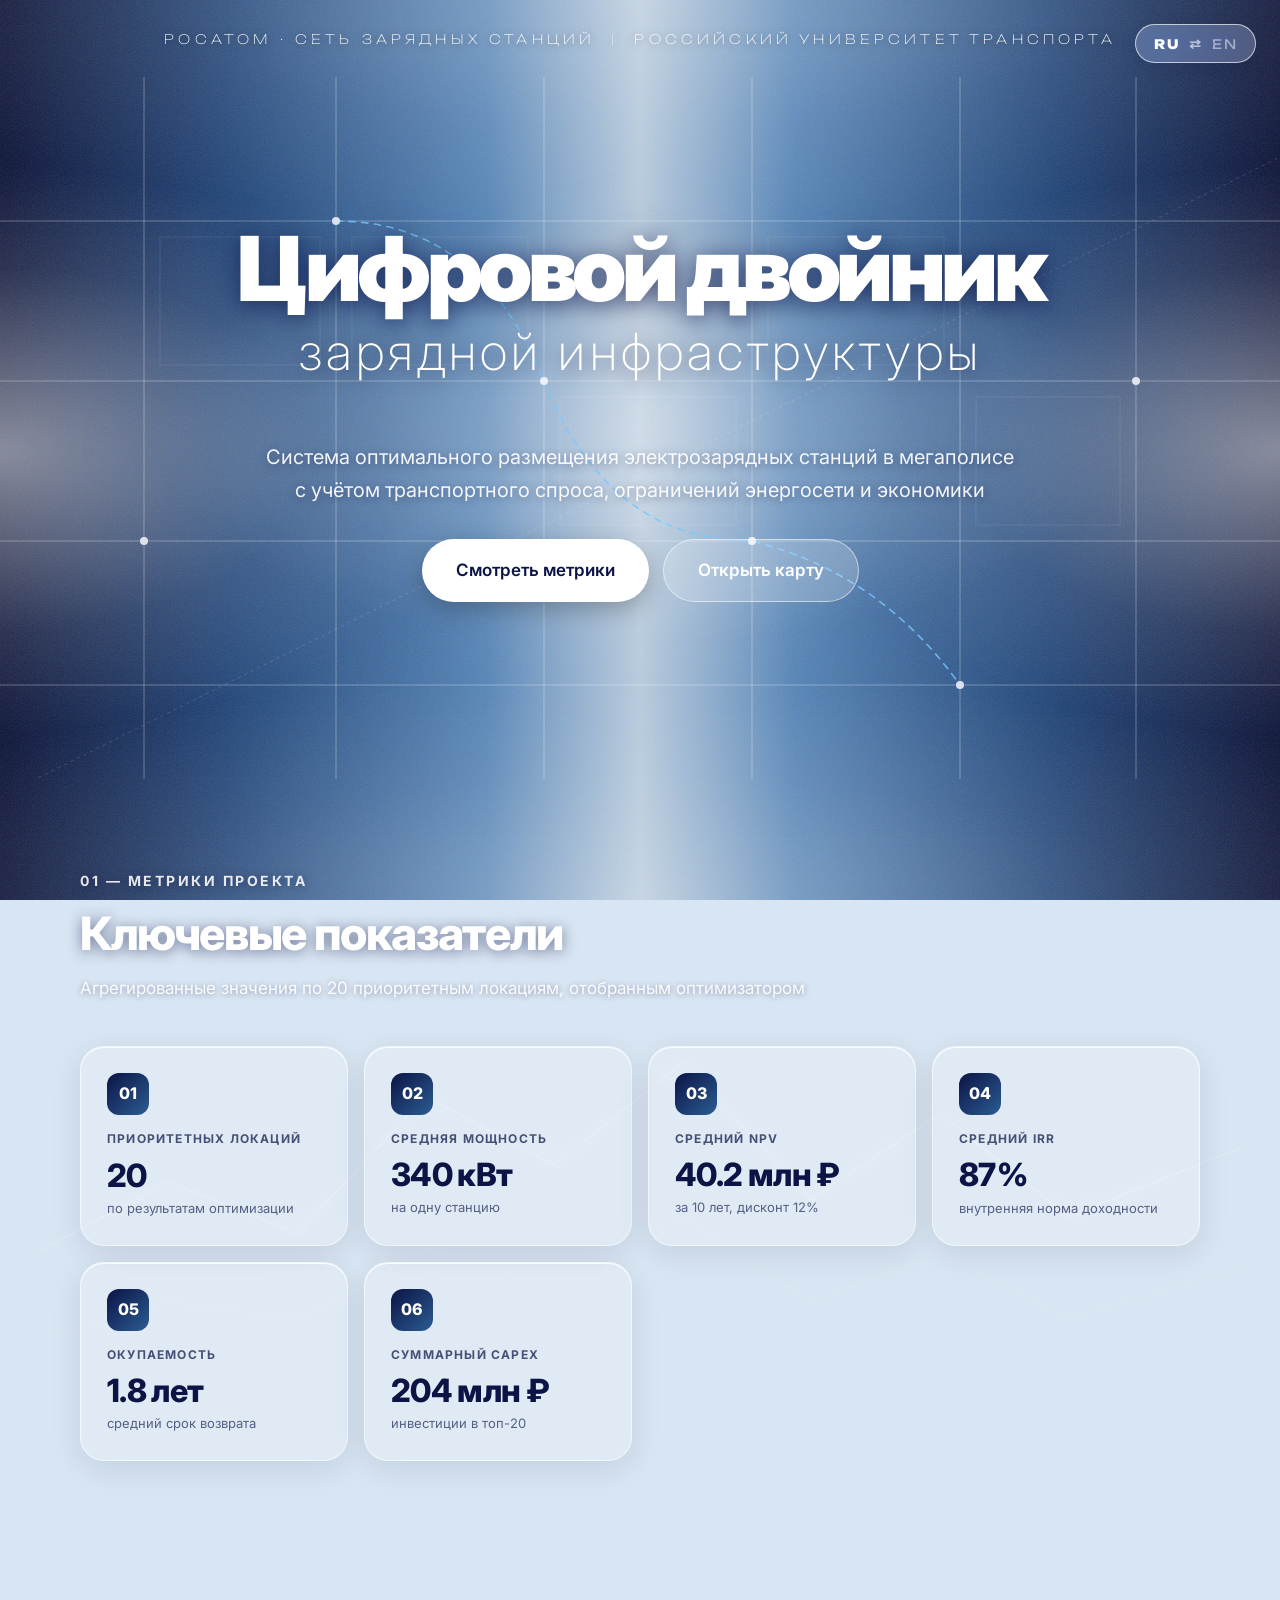
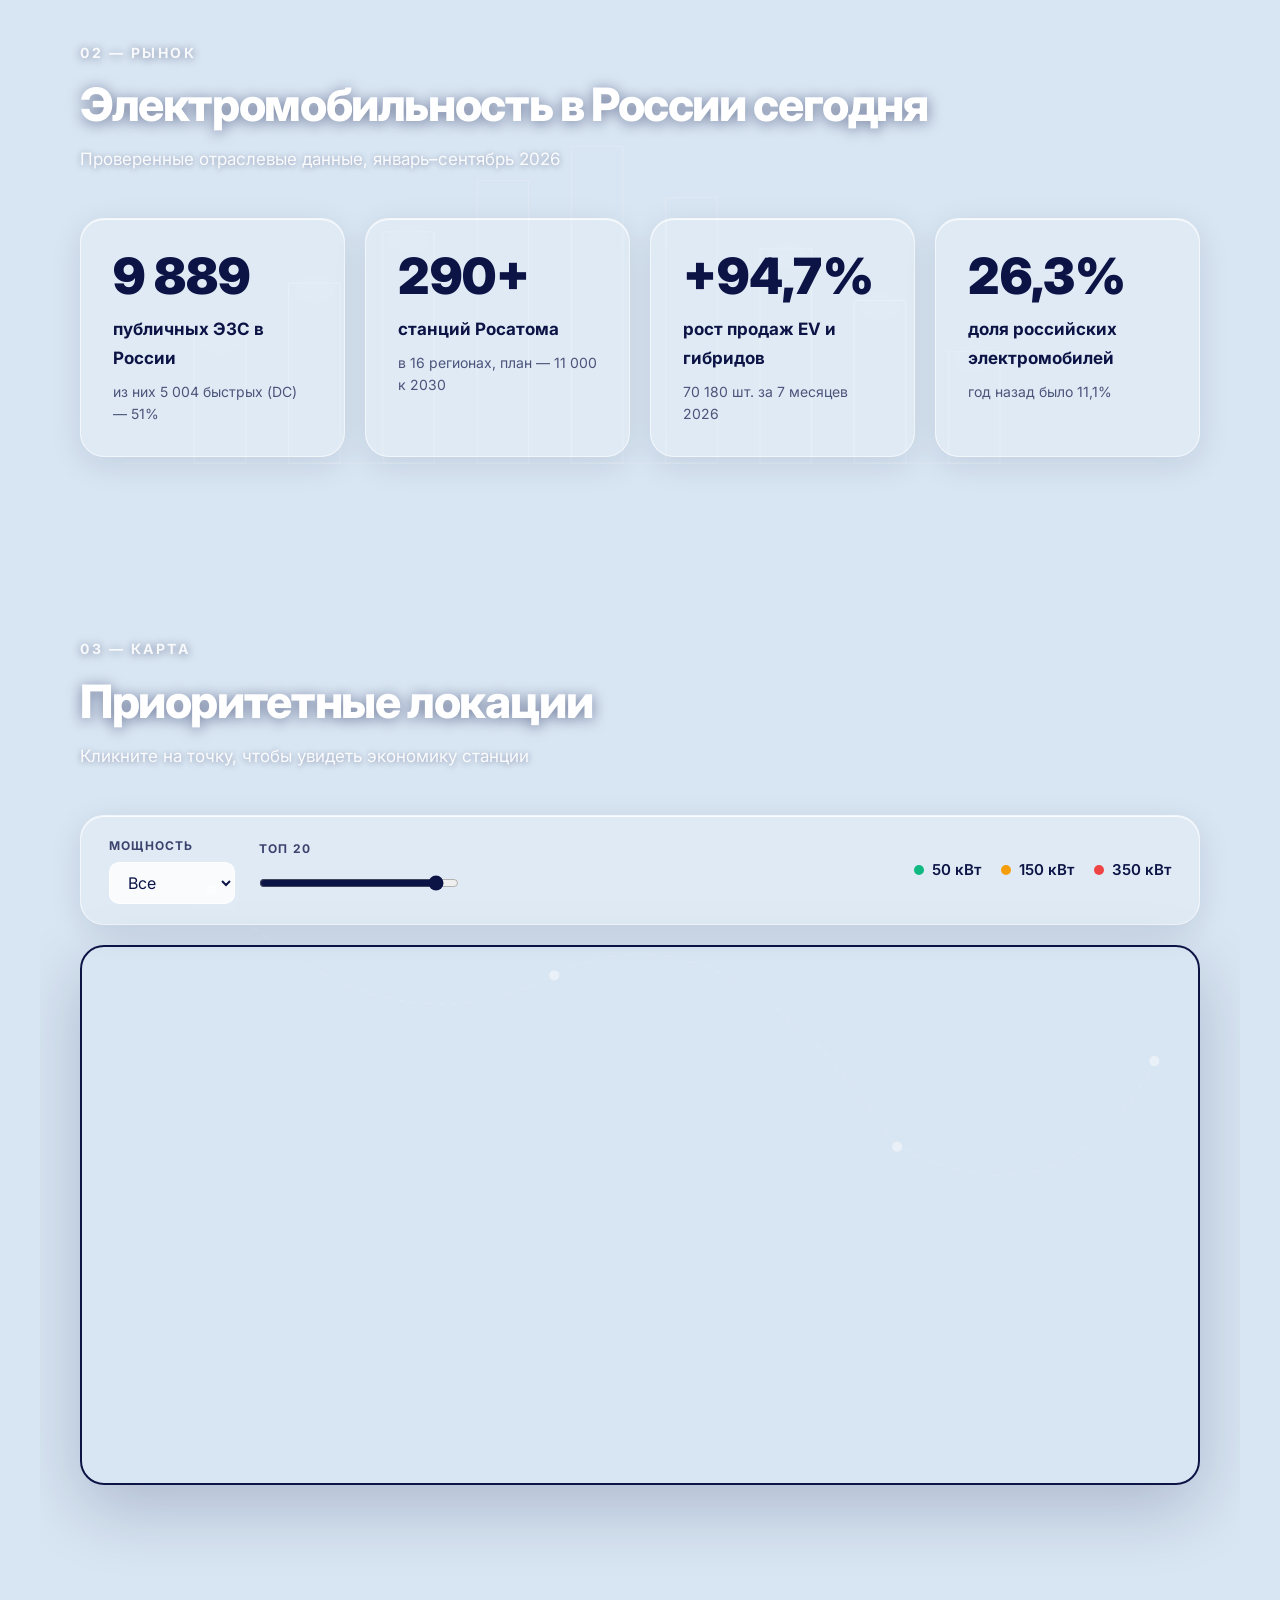
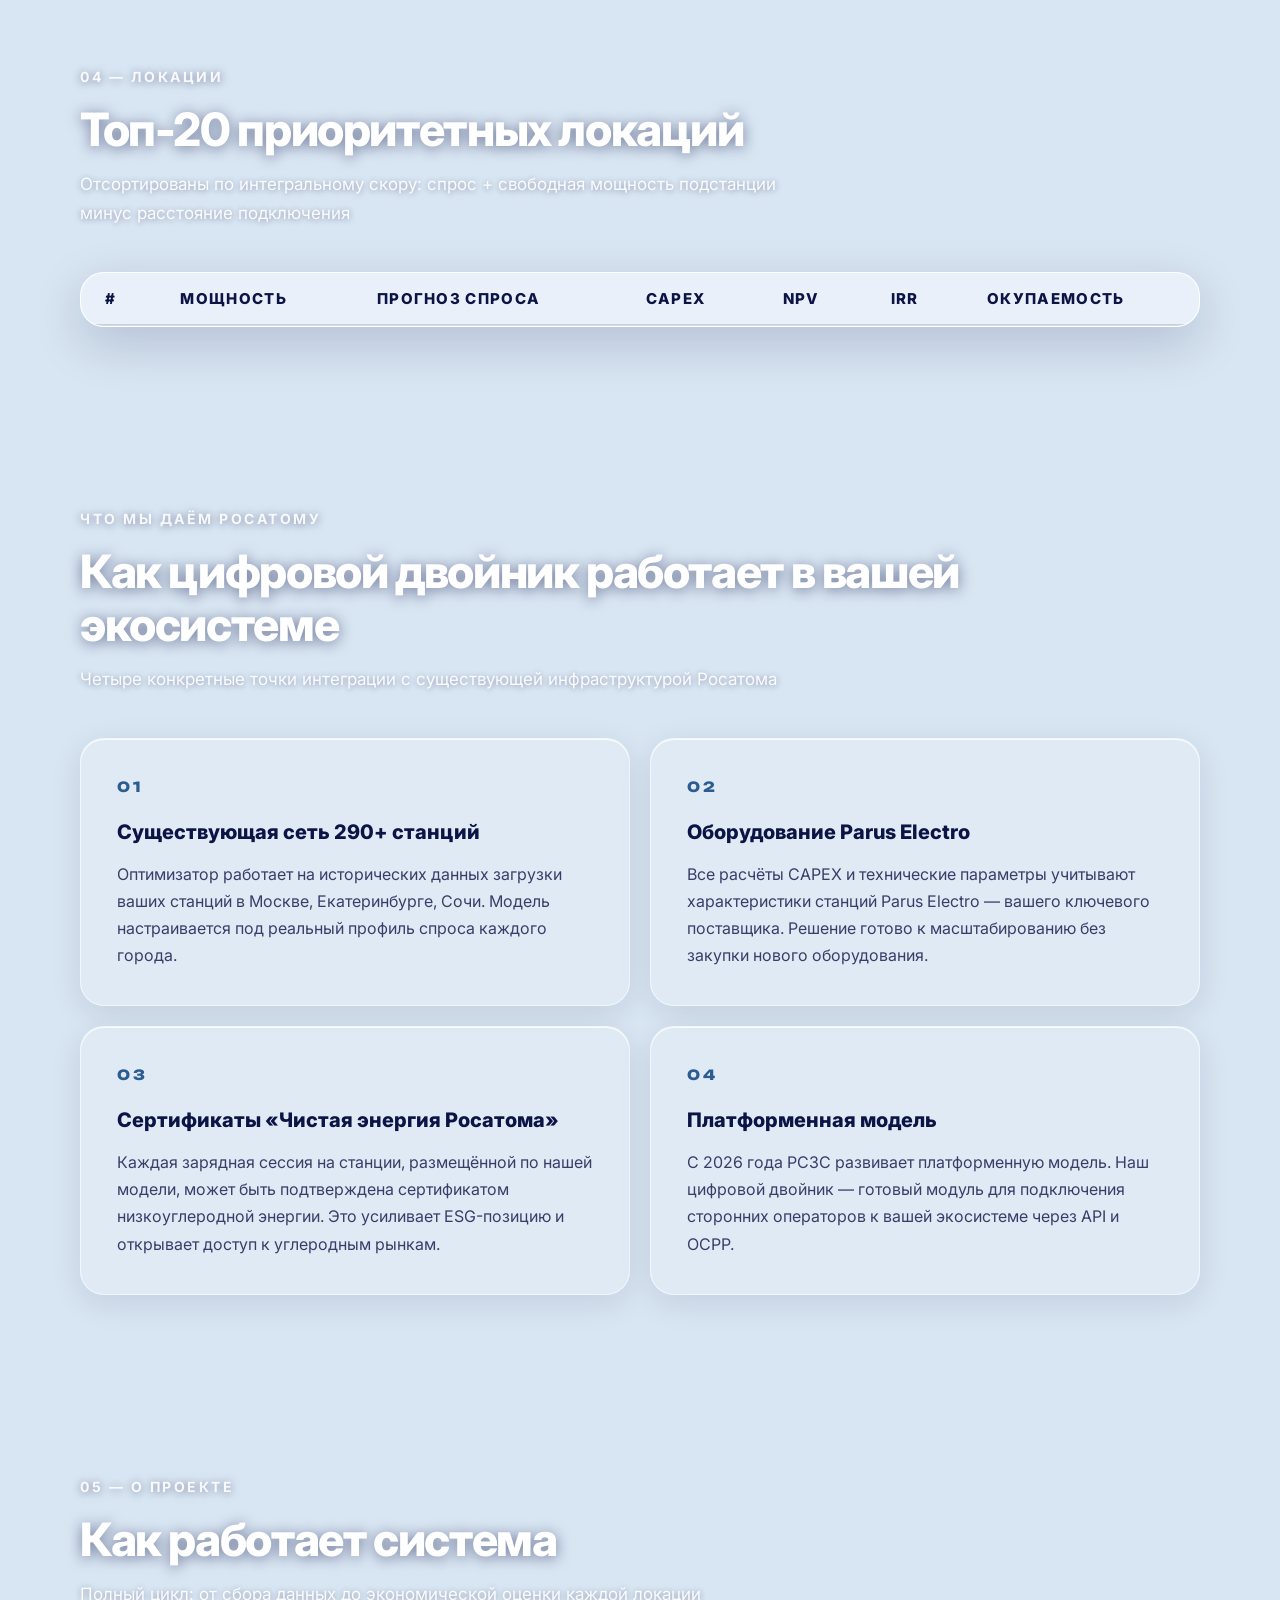
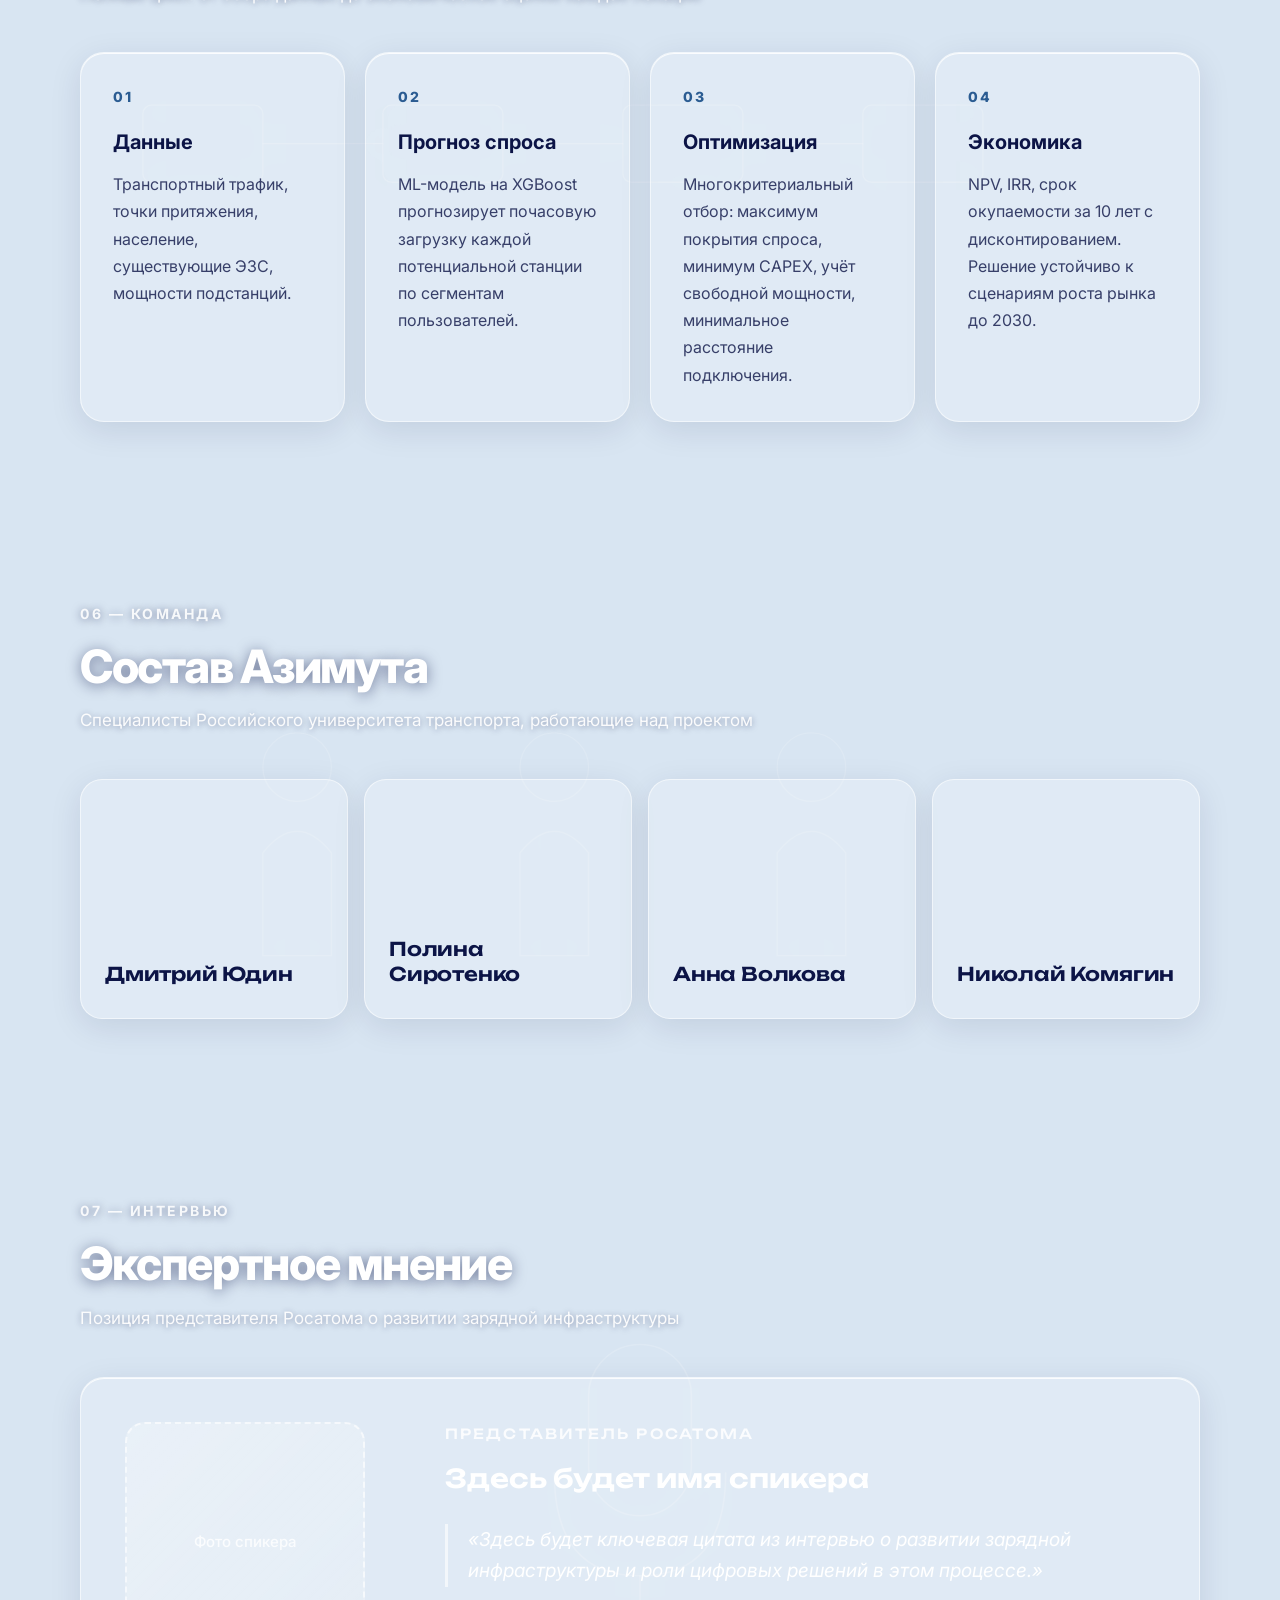
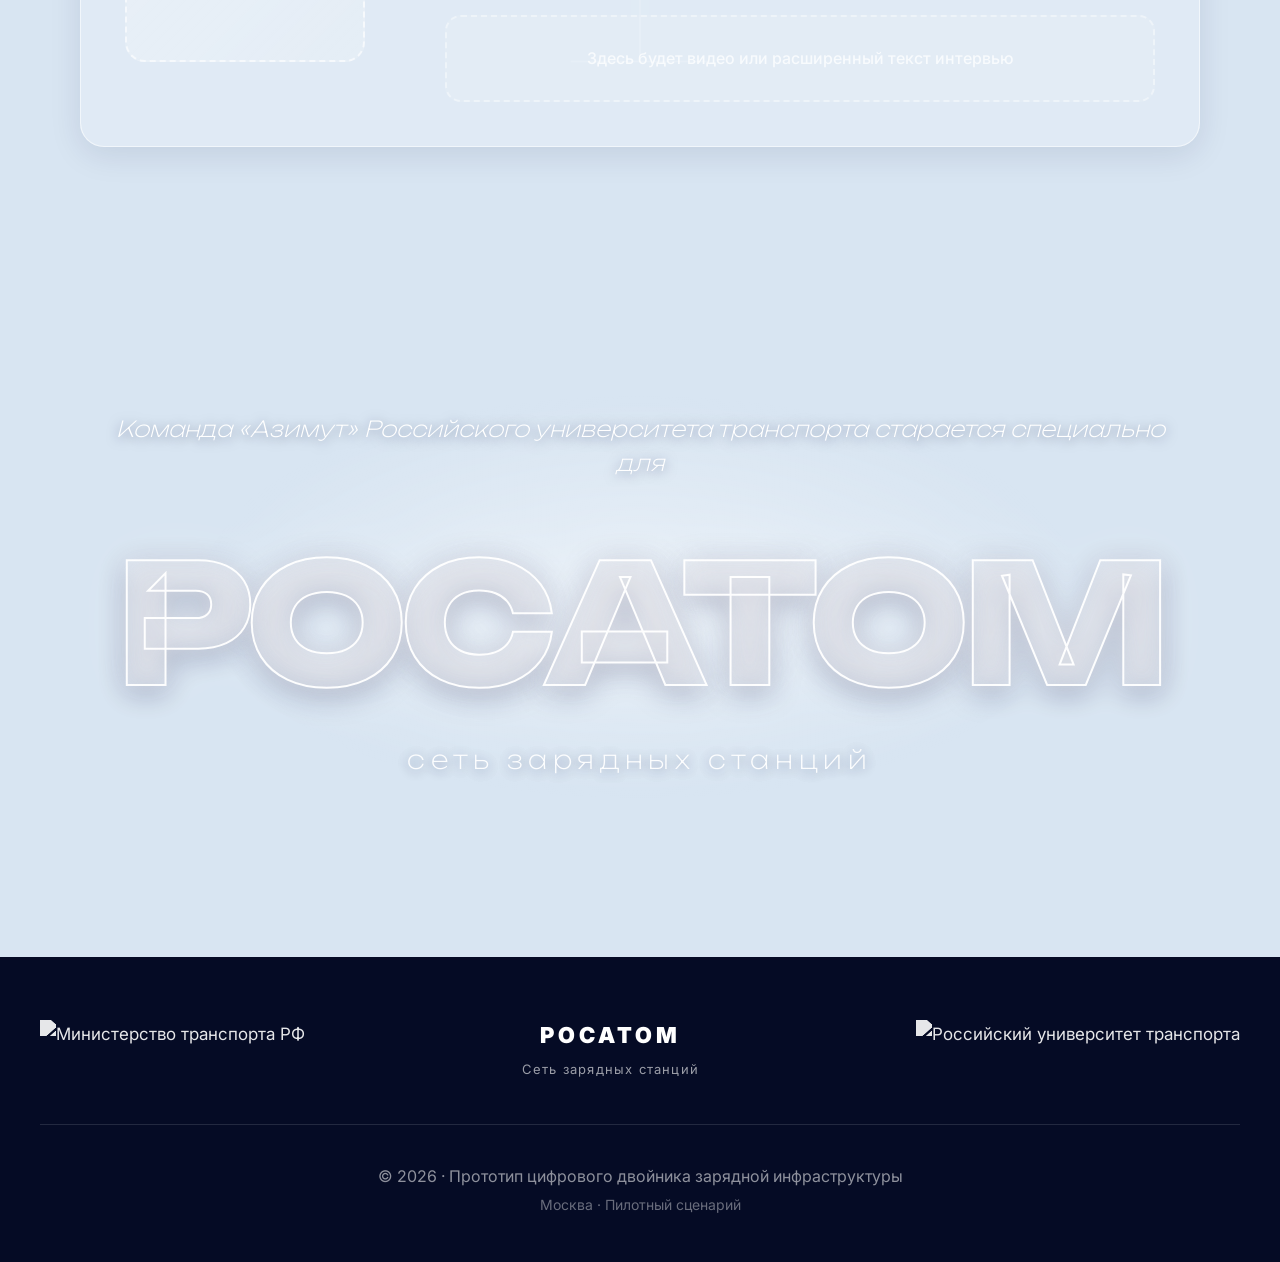
==== commit dbab2dce: "Add files via upload" ====
--- a/index.html
+++ b/index.html
@@ -143,6 +143,36 @@
     </table>
   </div>
 </section>
+<!-- VALUE FOR ROSATOM -->
+<section class="section section-value">
+  <div class="section-head">
+    <div class="section-eyebrow" data-ru="Что мы даём Росатому" data-en="Value for Rosatom">Что мы даём Росатому</div>
+    <h2 data-ru="Как цифровой двойник работает в вашей экосистеме" data-en="How the Digital Twin Works in Your Ecosystem">Как цифровой двойник работает в вашей экосистеме</h2>
+    <p class="section-desc" data-ru="Четыре конкретные точки интеграции с существующей инфраструктурой Росатома" data-en="Four concrete integration points with Rosatom's existing infrastructure">Четыре конкретные точки интеграции с существующей инфраструктурой Росатома</p>
+  </div>
+  <div class="value-grid">
+    <div class="glass-card value-card">
+      <div class="value-num">01</div>
+      <h3 data-ru="Существующая сеть 290+ станций" data-en="Existing Network of 290+ Stations">Существующая сеть 290+ станций</h3>
+      <p data-ru="Оптимизатор работает на исторических данных загрузки ваших станций в Москве, Екатеринбурге, Сочи. Модель настраивается под реальный профиль спроса каждого города." data-en="The optimizer works on historical load data from your stations in Moscow, Yekaterinburg, Sochi. The model adapts to the real demand profile of each city.">Оптимизатор работает на исторических данных загрузки ваших станций в Москве, Екатеринбурге, Сочи. Модель настраивается под реальный профиль спроса каждого города.</p>
+    </div>
+    <div class="glass-card value-card">
+      <div class="value-num">02</div>
+      <h3 data-ru="Оборудование Parus Electro" data-en="Parus Electro Equipment">Оборудование Parus Electro</h3>
+      <p data-ru="Все расчёты CAPEX и технические параметры учитывают характеристики станций Parus Electro — вашего ключевого поставщика. Решение готово к масштабированию без закупки нового оборудования." data-en="All CAPEX calculations and technical parameters account for Parus Electro station specs — your key supplier. The solution is ready to scale without new equipment purchases.">Все расчёты CAPEX и технические параметры учитывают характеристики станций Parus Electro — вашего ключевого поставщика. Решение готово к масштабированию без закупки нового оборудования.</p>
+    </div>
+    <div class="glass-card value-card">
+      <div class="value-num">03</div>
+      <h3 data-ru="Сертификаты «Чистая энергия Росатома»" data-en="Rosatom Clean Energy Certificates">Сертификаты «Чистая энергия Росатома»</h3>
+      <p data-ru="Каждая зарядная сессия на станции, размещённой по нашей модели, может быть подтверждена сертификатом низкоуглеродной энергии. Это усиливает ESG-позицию и открывает доступ к углеродным рынкам." data-en="Every charging session at a station placed by our model can be verified with a low-carbon energy certificate. This strengthens the ESG position and opens access to carbon markets.">Каждая зарядная сессия на станции, размещённой по нашей модели, может быть подтверждена сертификатом низкоуглеродной энергии. Это усиливает ESG-позицию и открывает доступ к углеродным рынкам.</p>
+    </div>
+    <div class="glass-card value-card">
+      <div class="value-num">04</div>
+      <h3 data-ru="Платформенная модель" data-en="Platform Model">Платформенная модель</h3>
+      <p data-ru="С 2026 года РСЗС развивает платформенную модель. Наш цифровой двойник — готовый модуль для подключения сторонних операторов к вашей экосистеме через API и OCPP." data-en="Since 2026, RSZS has been developing a platform model. Our digital twin is a ready module for connecting third-party operators to your ecosystem via API and OCPP.">С 2026 года РСЗС развивает платформенную модель. Наш цифровой двойник — готовый модуль для подключения сторонних операторов к вашей экосистеме через API и OCPP.</p>
+    </div>
+  </div>
+</section>
 
 <!-- ABOUT -->
 <section class="section section-about">
--- a/style.css
+++ b/style.css
@@ -23,31 +23,116 @@
   position: relative;
 }
 
-/* ============ ГЛОБАЛЬНЫЙ ФОН ============ */
+/* ==================================================
+   ГЛОБАЛЬНЫЙ ФОН
+   ================================================== */
 body::before {
   content: '';
   position: fixed;
   inset: 0;
   z-index: -1;
-  background: linear-gradient(90deg,
-    #0A1136 0%, #1E4378 18%, #5484B8 38%,
-    #B8CCE0 50%, #5484B8 62%, #1E4378 82%, #0A1136 100%);
+  background:
+    radial-gradient(ellipse 100% 35% at 50% 0%,
+      rgba(255, 255, 255, 0.25) 0%,
+      rgba(255, 255, 255, 0.08) 40%,
+      rgba(255, 255, 255, 0) 70%),
+    radial-gradient(ellipse 55% 45% at 0% 50%,
+      rgba(255, 255, 255, 0.5) 0%,
+      rgba(255, 255, 255, 0.28) 25%,
+      rgba(255, 255, 255, 0.10) 45%,
+      rgba(255, 255, 255, 0) 70%),
+    radial-gradient(ellipse 55% 45% at 100% 50%,
+      rgba(255, 255, 255, 0.5) 0%,
+      rgba(255, 255, 255, 0.28) 25%,
+      rgba(255, 255, 255, 0.10) 45%,
+      rgba(255, 255, 255, 0) 70%),
+    radial-gradient(ellipse 30% 45% at 50% 50%,
+      rgba(255, 255, 255, 0.15) 0%,
+      rgba(255, 255, 255, 0) 70%),
+    radial-gradient(ellipse 100% 35% at 50% 100%,
+      rgba(255, 255, 255, 0.25) 0%,
+      rgba(255, 255, 255, 0.08) 40%,
+      rgba(255, 255, 255, 0) 70%),
+    linear-gradient(90deg,
+      #0A1136 0%, #1E4378 18%, #5484B8 38%,
+      #B8CCE0 50%, #5484B8 62%, #1E4378 82%, #0A1136 100%);
   pointer-events: none;
 }
 
-/* ЗЕРНИСТОСТЬ ПОВЕРХ ВСЕГО САЙТА — как на референсе */
+/* Сетка линий + зернистость */
 body::after {
   content: '';
   position: fixed;
   inset: 0;
-  z-index: 9999;
-  opacity: 0.14;
+  z-index: -1;
+  opacity: 0.16;
   pointer-events: none;
-  mix-blend-mode: overlay;
-  background-image: url("data:image/svg+xml,%3Csvg xmlns='http://www.w3.org/2000/svg' width='300' height='300'%3E%3Cfilter id='n'%3E%3CfeTurbulence type='fractalNoise' baseFrequency='0.95' numOctaves='4' stitchTiles='stitch'/%3E%3C/filter%3E%3Crect width='300' height='300' filter='url(%23n)'/%3E%3C/svg%3E");
-}
-
-/* ============ TOPBAR ============ */
+  background-image:
+    repeating-linear-gradient(
+      0deg,
+      rgba(255, 255, 255, 0.06) 0px,
+      rgba(255, 255, 255, 0.06) 1px,
+      transparent 1px,
+      transparent 60px
+    ),
+    repeating-linear-gradient(
+      90deg,
+      rgba(255, 255, 255, 0.04) 0px,
+      rgba(255, 255, 255, 0.04) 1px,
+      transparent 1px,
+      transparent 80px
+    ),
+    url("data:image/svg+xml,%3Csvg xmlns='http://www.w3.org/2000/svg' width='300' height='300'%3E%3Cfilter id='n'%3E%3CfeTurbulence type='fractalNoise' baseFrequency='0.9' numOctaves='4' stitchTiles='stitch'/%3E%3C/filter%3E%3Crect width='300' height='300' filter='url(%23n)'/%3E%3C/svg%3E");
+  background-blend-mode: overlay, overlay, overlay;
+}
+
+/* ==================================================
+   ЯЗЫКОВАЯ КНОПКА
+   ================================================== */
+.lang-switcher {
+  position: fixed;
+  top: 24px;
+  right: 24px;
+  z-index: 10000;
+  pointer-events: auto;
+}
+
+.lang-btn {
+  display: inline-flex;
+  align-items: center;
+  gap: 10px;
+  padding: 10px 18px;
+  background: rgba(255, 255, 255, 0.22);
+  border: 1.5px solid rgba(255, 255, 255, 0.65);
+  border-radius: 100px;
+  backdrop-filter: blur(16px) saturate(180%);
+  -webkit-backdrop-filter: blur(16px) saturate(180%);
+  color: #FFFFFF;
+  font-family: 'Unbounded', 'Inter', sans-serif;
+  font-size: 13px;
+  font-weight: 600;
+  letter-spacing: 0.1em;
+  cursor: pointer;
+  transition: all 0.3s cubic-bezier(0.16, 1, 0.3, 1);
+  box-shadow: 0 4px 16px rgba(12, 20, 70, 0.15);
+}
+
+.lang-btn:hover {
+  background: rgba(255, 255, 255, 0.4);
+  transform: translateY(-2px);
+  box-shadow: 0 8px 24px rgba(12, 20, 70, 0.25);
+}
+
+.lang-current { font-weight: 800; opacity: 1; }
+.lang-other { font-weight: 400; opacity: 0.5; }
+.lang-arrow { opacity: 0.6; font-size: 14px; }
+
+body.lang-en .lang-current { font-weight: 400; opacity: 0.5; }
+body.lang-en .lang-other { font-weight: 800; opacity: 1; }
+
+/* ==================================================
+   TOPBAR
+   ================================================== */
 .topbar {
   position: relative;
   z-index: 10;
@@ -61,18 +146,20 @@
   font-weight: 200;
   letter-spacing: 0.32em;
   text-transform: uppercase;
-  color: rgba(255, 255, 255, 0.9);
+  color: rgba(255, 255, 255, 0.92);
   display: inline-flex;
   align-items: center;
   gap: 16px;
   flex-wrap: wrap;
   justify-content: center;
-  text-shadow: 0 1px 8px rgba(0, 0, 0, 0.4);
+  text-shadow: 0 1px 8px rgba(0, 0, 0, 0.45);
 }
 
 .topbar-sep { opacity: 0.5; }
 
-/* ============ HERO ============ */
+/* ==================================================
+   HERO
+   ================================================== */
 .hero {
   position: relative;
   min-height: 78vh;
@@ -183,16 +270,18 @@
 .btn-primary:hover { transform: translateY(-2px); }
 
 .btn-ghost {
-  background: rgba(255, 255, 255, 0.18);
+  background: rgba(255, 255, 255, 0.2);
   color: #FFFFFF;
-  border: 1.5px solid rgba(255, 255, 255, 0.5);
+  border: 1.5px solid rgba(255, 255, 255, 0.55);
   backdrop-filter: blur(10px);
   -webkit-backdrop-filter: blur(10px);
 }
 
-.btn-ghost:hover { background: rgba(255, 255, 255, 0.3); transform: translateY(-2px); }
-
-/* ============ SECTIONS ============ */
+.btn-ghost:hover { background: rgba(255, 255, 255, 0.35); transform: translateY(-2px); }
+
+/* ==================================================
+   СЕКЦИИ
+   ================================================== */
 .section {
   position: relative;
   max-width: 1200px;
@@ -206,7 +295,7 @@
 .section-eyebrow {
   font-size: 14px;
   font-weight: 700;
-  color: rgba(255, 255, 255, 0.85);
+  color: rgba(255, 255, 255, 0.88);
   letter-spacing: 2.5px;
   text-transform: uppercase;
   margin-bottom: 14px;
@@ -224,14 +313,13 @@
 }
 
 .section-desc {
-  color: rgba(255, 255, 255, 0.9);
+  color: rgba(255, 255, 255, 0.92);
   font-size: 17px;
   max-width: 740px;
   line-height: 1.7;
   text-shadow: 0 1px 6px rgba(12, 20, 70, 0.4);
 }
 
-/* ФОНОВЫЕ ЭЛЕМЕНТЫ В СЕКЦИЯХ */
 .section > * { position: relative; z-index: 2; }
 
 .section::before {
@@ -245,42 +333,37 @@
   opacity: 0.5;
 }
 
-/* МЕТРИКИ — график/осциллограмма */
 .section-metrics::before {
-  background-image: url("data:image/svg+xml,%3Csvg xmlns='http://www.w3.org/2000/svg' viewBox='0 0 1400 600' preserveAspectRatio='xMidYMid slice'%3E%3Cg stroke='rgba(255,255,255,0.4)' stroke-width='1.5' fill='none' stroke-linecap='round'%3E%3Cpolyline points='0,400 150,320 300,380 450,220 600,300 750,180 900,340 1050,240 1200,360 1400,280'/%3E%3Cpolyline points='0,500 150,460 300,480 450,400 600,440 750,360 900,460 1050,400 1200,480 1400,420' opacity='0.5'/%3E%3Cline x1='0' y1='550' x2='1400' y2='550' opacity='0.4'/%3E%3C/g%3E%3Cg fill='rgba(255,255,255,0.9)'%3E%3Ccircle cx='450' cy='220' r='5'/%3E%3Ccircle cx='750' cy='180' r='5'/%3E%3Ccircle cx='1050' cy='240' r='5'/%3E%3C/g%3E%3C/svg%3E");
-}
-
-/* РЫНОК — столбчатая диаграмма */
+  background-image: url("data:image/svg+xml,%3Csvg xmlns='http://www.w3.org/2000/svg' viewBox='0 0 1400 600' preserveAspectRatio='xMidYMid slice'%3E%3Cg stroke='rgba(255,255,255,0.4)' stroke-width='1.5' fill='none' stroke-linecap='round'%3E%3Cpolyline points='0,400 150,320 300,380 450,220 600,300 750,180 900,340 1050,240 1200,360 1400,280'/%3E%3Cpolyline points='0,500 150,460 300,480 450,400 600,440 750,360 900,460 1050,400 1200,480 1400,420' opacity='0.5'/%3E%3C/g%3E%3C/svg%3E");
+}
+
 .section-market::before {
   background-image: url("data:image/svg+xml,%3Csvg xmlns='http://www.w3.org/2000/svg' viewBox='0 0 1400 600' preserveAspectRatio='xMidYMid slice'%3E%3Cg stroke='rgba(255,255,255,0.35)' stroke-width='1.5' fill='none'%3E%3Cline x1='100' y1='550' x2='1300' y2='550'/%3E%3Crect x='180' y='400' width='60' height='150'/%3E%3Crect x='290' y='340' width='60' height='210'/%3E%3Crect x='400' y='280' width='60' height='270'/%3E%3Crect x='510' y='220' width='60' height='330'/%3E%3Crect x='620' y='180' width='60' height='370'/%3E%3Crect x='730' y='240' width='60' height='310'/%3E%3Crect x='840' y='300' width='60' height='250'/%3E%3Crect x='950' y='360' width='60' height='190'/%3E%3Crect x='1060' y='420' width='60' height='130'/%3E%3C/g%3E%3C/svg%3E");
 }
 
-/* КАРТА — точки и пунктир */
 .section-map::before {
   background-image: url("data:image/svg+xml,%3Csvg xmlns='http://www.w3.org/2000/svg' viewBox='0 0 1400 600' preserveAspectRatio='xMidYMid slice'%3E%3Cg stroke='rgba(255,255,255,0.3)' stroke-width='1.2' fill='none' stroke-linecap='round'%3E%3Cpath d='M 200 100 Q 400 300 600 200 T 1000 400 Q 1200 500 1300 300' stroke-dasharray='8 8'/%3E%3C/g%3E%3Cg fill='rgba(255,255,255,0.85)'%3E%3Ccircle cx='200' cy='100' r='6'/%3E%3Ccircle cx='600' cy='200' r='6'/%3E%3Ccircle cx='1000' cy='400' r='6'/%3E%3Ccircle cx='1300' cy='300' r='6'/%3E%3C/g%3E%3C/svg%3E");
 }
 
-/* ЛОКАЦИИ — таблица, сетка строк */
 .section-locations::before {
   background-image: url("data:image/svg+xml,%3Csvg xmlns='http://www.w3.org/2000/svg' viewBox='0 0 1400 600' preserveAspectRatio='xMidYMid slice'%3E%3Cg stroke='rgba(255,255,255,0.25)' stroke-width='1' fill='none'%3E%3Cline x1='0' y1='100' x2='1400' y2='100'/%3E%3Cline x1='0' y1='200' x2='1400' y2='200'/%3E%3Cline x1='0' y1='300' x2='1400' y2='300'/%3E%3Cline x1='0' y1='400' x2='1400' y2='400'/%3E%3Cline x1='0' y1='500' x2='1400' y2='500'/%3E%3C/g%3E%3C/svg%3E");
 }
 
-/* О ПРОЕКТЕ — блок-схема */
 .section-about::before {
   background-image: url("data:image/svg+xml,%3Csvg xmlns='http://www.w3.org/2000/svg' viewBox='0 0 1400 600' preserveAspectRatio='xMidYMid slice'%3E%3Cg stroke='rgba(255,255,255,0.35)' stroke-width='1.5' fill='none' stroke-linecap='round'%3E%3Crect x='120' y='250' width='140' height='90' rx='10'/%3E%3Crect x='400' y='250' width='140' height='90' rx='10'/%3E%3Crect x='680' y='250' width='140' height='90' rx='10'/%3E%3Crect x='960' y='250' width='140' height='90' rx='10'/%3E%3Cline x1='260' y1='295' x2='400' y2='295'/%3E%3Cline x1='540' y1='295' x2='680' y2='295'/%3E%3Cline x1='820' y1='295' x2='960' y2='295'/%3E%3C/g%3E%3C/svg%3E");
 }
 
-/* КОМАНДА — силуэты людей */
 .section-team::before {
   background-image: url("data:image/svg+xml,%3Csvg xmlns='http://www.w3.org/2000/svg' viewBox='0 0 1400 600' preserveAspectRatio='xMidYMid slice'%3E%3Cg stroke='rgba(255,255,255,0.3)' stroke-width='1.5' fill='none' stroke-linecap='round'%3E%3Ccircle cx='300' cy='250' r='40'/%3E%3Cpath d='M 260 350 Q 300 300 340 350 L 340 470 L 260 470 Z'/%3E%3Ccircle cx='600' cy='250' r='40'/%3E%3Cpath d='M 560 350 Q 600 300 640 350 L 640 470 L 560 470 Z'/%3E%3Ccircle cx='900' cy='250' r='40'/%3E%3Cpath d='M 860 350 Q 900 300 940 350 L 940 470 L 860 470 Z'/%3E%3C/g%3E%3C/svg%3E");
 }
 
-/* ИНТЕРВЬЮ — микрофон */
 .section-interview::before {
   background-image: url("data:image/svg+xml,%3Csvg xmlns='http://www.w3.org/2000/svg' viewBox='0 0 1400 600' preserveAspectRatio='xMidYMid slice'%3E%3Cg stroke='rgba(255,255,255,0.35)' stroke-width='1.8' fill='none' stroke-linecap='round'%3E%3Crect x='640' y='150' width='120' height='200' rx='60'/%3E%3Cpath d='M 600 300 Q 600 420 700 420 Q 800 420 800 300'/%3E%3Cline x1='700' y1='420' x2='700' y2='520'/%3E%3Cline x1='620' y1='520' x2='780' y2='520'/%3E%3C/g%3E%3C/svg%3E");
 }
 
-/* ============ GLASS ============ */
+/* ==================================================
+   СТЕКЛО
+   ================================================== */
 .glass-grid { display: grid; gap: 20px; }
 .glass-grid-4 { grid-template-columns: repeat(auto-fit, minmax(230px, 1fr)); }
 
@@ -299,49 +382,67 @@
 
 .glass-card:hover { transform: translateY(-4px); }
 
-/* KPI */
+/* KPI — компактные, как в "Как работает система" */
+#kpiGrid {
+  grid-template-columns: repeat(auto-fit, minmax(240px, 1fr)) !important;
+  gap: 16px !important;
+}
+
 #kpiGrid .glass-card {
-  text-align: center;
+  text-align: left;
   display: flex;
   flex-direction: column;
-  align-items: center;
+  align-items: flex-start;
+  padding: 26px !important;
 }
 
 .kpi-icon {
-  width: 54px; height: 54px;
-  border-radius: 14px;
+  width: 42px; height: 42px;
+  border-radius: 12px;
   background: linear-gradient(135deg, var(--navy) 0%, var(--blue) 100%);
   display: flex; align-items: center; justify-content: center;
-  font-size: 20px; font-weight: 800; color: #fff;
-  margin-bottom: 22px;
+  font-size: 16px; font-weight: 800; color: #fff;
+  margin-bottom: 14px;
 }
 
 .kpi-label {
-  font-size: 14px; color: rgba(12, 20, 70, 0.75);
-  text-transform: uppercase; letter-spacing: 1.3px;
-  font-weight: 700; margin-bottom: 12px;
-}
-
-.kpi-value { font-size: 44px; font-weight: 800; color: var(--navy); line-height: 1.1; margin-bottom: 8px; }
-.kpi-sub { font-size: 15px; color: rgba(12, 20, 70, 0.68); }
+  font-size: 12px; color: rgba(12, 20, 70, 0.72);
+  text-transform: uppercase; letter-spacing: 1.2px;
+  font-weight: 700; margin-bottom: 8px;
+}
+
+.kpi-value {
+  font-size: 32px; font-weight: 800;
+  color: var(--navy); line-height: 1.1;
+  margin-bottom: 6px;
+  letter-spacing: -0.02em;
+}
+
+.kpi-sub {
+  font-size: 13px;
+  color: rgba(12, 20, 70, 0.65);
+  line-height: 1.5;
+}
 
 .market-value { font-size: 50px; font-weight: 900; color: var(--navy); line-height: 1; margin-bottom: 14px; }
 .market-label { font-size: 17px; font-weight: 700; color: var(--navy); margin-bottom: 8px; }
-.market-sub { font-size: 14px; color: rgba(12, 20, 70, 0.68); line-height: 1.55; }
-
-/* MAP */
+.market-sub { font-size: 14px; color: rgba(12, 20, 70, 0.7); line-height: 1.55; }
+
+/* ==================================================
+   КАРТА
+   ================================================== */
 .map-controls { display: flex; gap: 24px; align-items: center; flex-wrap: wrap; margin-bottom: 20px; padding: 20px 28px; }
 .control-group { display: flex; flex-direction: column; gap: 6px; }
 
 .control-group label {
-  font-size: 12px; color: rgba(12, 20, 70, 0.75);
+  font-size: 12px; color: rgba(12, 20, 70, 0.78);
   text-transform: uppercase; letter-spacing: 1.2px; font-weight: 700;
 }
 
 .control-group select,
 .control-group input[type="range"] {
-  background: rgba(255, 255, 255, 0.75); color: var(--navy);
-  border: 1px solid rgba(255, 255, 255, 0.9);
+  background: rgba(255, 255, 255, 0.8); color: var(--navy);
+  border: 1px solid rgba(255, 255, 255, 0.95);
   border-radius: 10px; padding: 9px 14px; font-size: 16px;
   font-family: inherit; cursor: pointer;
 }
@@ -371,11 +472,13 @@
 .popup-row span:first-child { color: var(--text-muted); }
 .popup-row span:last-child { font-weight: 600; color: var(--navy); }
 
-/* TABLE — матовое стекло, только здесь */
+/* ==================================================
+   ТАБЛИЦА
+   ================================================== */
 .table-card {
   padding: 0 !important;
   overflow: hidden;
-  background: rgba(255, 255, 255, 0.82) !important;
+  background: rgba(255, 255, 255, 0.85) !important;
   border: 1px solid rgba(255, 255, 255, 0.95) !important;
   backdrop-filter: blur(24px) saturate(180%) !important;
   -webkit-backdrop-filter: blur(24px) saturate(180%) !important;
@@ -385,34 +488,44 @@
 table { width: 100%; border-collapse: collapse; }
 
 th {
-  background: rgba(232, 240, 250, 0.9);
-  color: var(--navy); text-align: left;
-  padding: 18px 24px; font-size: 14px; font-weight: 700;
-  letter-spacing: 1.3px; text-transform: uppercase;
-  border-bottom: 1px solid rgba(12, 20, 70, 0.12);
+  background: rgba(232, 240, 250, 0.95);
+  color: var(--navy);
+  text-align: left;
+  padding: 16px 24px;
+  font-size: 15px;
+  font-weight: 800;
+  letter-spacing: 1.3px;
+  text-transform: uppercase;
+  border-bottom: 2px solid rgba(12, 20, 70, 0.15);
+  line-height: 1.3;
+  vertical-align: middle;
 }
 
 td {
   padding: 18px 24px;
   border-bottom: 1px solid rgba(12, 20, 70, 0.08);
   font-size: 17px; color: var(--navy);
-  background: rgba(255, 255, 255, 0.65);
-}
-
-tbody tr:hover td { background: rgba(232, 240, 250, 0.9); }
+  background: rgba(255, 255, 255, 0.7);
+}
+
+tbody tr:hover td { background: rgba(232, 240, 250, 0.95); }
 tbody tr:last-child td { border-bottom: none; }
 
 td.priority { font-weight: 800; color: var(--blue); font-size: 19px; }
 td.good { color: var(--green); font-weight: 600; }
 td.warn { color: var(--yellow); font-weight: 600; }
 
-/* STEPS */
+/* ==================================================
+   STEPS
+   ================================================== */
 .step-card { padding: 32px; }
 .step-num { font-size: 14px; font-weight: 800; color: var(--blue); letter-spacing: 2.2px; margin-bottom: 16px; }
 .step-card h3 { font-size: 20px; font-weight: 700; color: var(--navy); margin-bottom: 12px; }
-.step-card p { color: rgba(12, 20, 70, 0.78); font-size: 16px; line-height: 1.7; }
-
-/* TEAM */
+.step-card p { color: rgba(12, 20, 70, 0.8); font-size: 16px; line-height: 1.7; }
+
+/* ==================================================
+   TEAM
+   ================================================== */
 .team-grid { display: grid; grid-template-columns: repeat(4, 1fr); gap: 16px; }
 
 .team-card {
@@ -464,7 +577,9 @@
 @media (max-width: 900px) { .team-grid { grid-template-columns: repeat(2, 1fr); } }
 @media (max-width: 560px) { .team-grid { grid-template-columns: 1fr; } }
 
-/* INTERVIEW */
+/* ==================================================
+   INTERVIEW
+   ================================================== */
 .interview-card {
   display: grid;
   grid-template-columns: 280px 1fr;
@@ -527,106 +642,11 @@
   .interview-photo-placeholder { width: 100%; height: 200px; }
 }
 
-/* FINALE */
-.finale {
-  position: relative;
-  padding: 140px 40px;
-  display: flex; align-items: center; justify-content: center;
-  min-height: 80vh; overflow: hidden;
-}
-
-.finale::before {
-  content: '';
-  position: absolute; inset: 0;
-  background: radial-gradient(ellipse 50% 40% at 50% 50%, rgba(255, 255, 255, 0.45) 0%, rgba(255, 255, 255, 0) 70%);
-  pointer-events: none;
-}
-
-.finale-content {
-  position: relative;
-  z-index: 2;
-  text-align: center;
-  max-width: 1100px;
-  margin: 0 auto;
-}
-
-.finale-intro {
-  font-family: 'Unbounded', 'Inter', sans-serif;
-  font-size: clamp(17px, 1.8vw, 22px);
-  color: #FFFFFF;
-  margin-bottom: 60px;
-  line-height: 1.55;
-  font-weight: 200;
-  font-style: italic;
-  text-shadow: 0 2px 12px rgba(12, 20, 70, 0.5);
-}
-
-.team-name-finale { color: #FFFFFF; font-weight: 500; font-style: italic; }
-
-.finale-logo { margin-bottom: 32px; }
-
-.finale-front {
-  display: inline-block;
-  font-family: 'Unbounded', 'Inter', sans-serif;
-  font-size: clamp(64px, 13vw, 180px);
-  font-weight: 800;
-  letter-spacing: -0.04em;
-  line-height: 1;
-  color: rgba(255, 255, 255, 0.18);
-  -webkit-text-stroke: 2px rgba(255, 255, 255, 0.95);
-  text-shadow:
-    0 0 20px rgba(255, 255, 255, 0.5),
-    0 0 60px rgba(255, 255, 255, 0.3),
-    0 6px 30px rgba(12, 20, 70, 0.4);
-}
-
-.finale-sub {
-  font-family: 'Unbounded', 'Inter', sans-serif;
-  font-size: clamp(18px, 2vw, 28px);
-  color: #FFFFFF;
-  letter-spacing: 0.22em;
-  font-weight: 200;
-  text-transform: lowercase;
-  opacity: 0.9;
-  text-shadow: 0 2px 12px rgba(12, 20, 70, 0.5);
-}
-
-/* FOOTER */
-.footer { background: #050B25; color: #fff; padding: 60px 40px 44px; }
-.footer-inner { max-width: 1200px; margin: 0 auto; }
-
-.footer-logos {
-  display: flex; align-items: center; justify-content: space-between;
-  gap: 40px; padding-bottom: 44px;
-  border-bottom: 1px solid rgba(255, 255, 255, 0.12);
-  flex-wrap: wrap;
-}
-
-.footer-logo { height: 56px; width: auto; object-fit: contain; filter: brightness(0) invert(1); opacity: 0.9; }
-.footer-logo-text { text-align: center; padding: 0 20px; }
-.footer-logo-title { font-size: 22px; font-weight: 900; letter-spacing: 4px; color: #fff; margin-bottom: 4px; }
-.footer-logo-sub { font-size: 13px; color: rgba(255, 255, 255, 0.6); letter-spacing: 1.2px; }
-.footer-meta { text-align: center; padding-top: 36px; color: rgba(255, 255, 255, 0.55); font-size: 16px; line-height: 1.9; }
-.footer-small { font-size: 14px; color: rgba(255, 255, 255, 0.4); }
-
-/* ANIM */
-.section, .glass-card { animation: fadeInUp 0.7s cubic-bezier(0.16, 1, 0.3, 1) both; }
-
-@keyframes fadeInUp {
-  from { opacity: 0; transform: translateY(20px); }
-  to { opacity: 1; transform: translateY(0); }
-}
 /* ==================================================
    ПРОБЛЕМА — РЕШЕНИЕ
    ================================================== */
-.problem-grid {
-  display: grid;
-  grid-template-columns: 1fr 1fr;
-  gap: 20px;
-}
-
-.problem-card { padding: 36px; }
-.solution-card { padding: 36px; }
+.problem-grid { display: grid; grid-template-columns: 1fr 1fr; gap: 20px; }
+.problem-card, .solution-card { padding: 36px; }
 
 .problem-icon {
   width: 56px; height: 56px;
@@ -645,166 +665,82 @@
   color: #10B981;
 }
 
-.problem-card h3,
-.solution-card h3 {
-  font-size: 22px;
-  font-weight: 800;
-  color: var(--navy);
-  margin-bottom: 20px;
-}
-
-.problem-card ul,
-.solution-card ul {
-  list-style: none;
-  display: flex; flex-direction: column;
-  gap: 14px;
-}
-
-.problem-card li,
-.solution-card li {
-  padding-left: 26px;
-  position: relative;
-  color: rgba(12, 20, 70, 0.8);
-  font-size: 16px;
-  line-height: 1.6;
-}
-
-.problem-card li::before,
-.solution-card li::before {
-  content: '—';
-  position: absolute;
-  left: 0;
-  font-weight: 700;
-  color: rgba(12, 20, 70, 0.5);
-}
-
-@media (max-width: 900px) {
-  .problem-grid { grid-template-columns: 1fr; }
-}
+.problem-card h3, .solution-card h3 { font-size: 22px; font-weight: 800; color: var(--navy); margin-bottom: 20px; }
+
+.problem-card ul, .solution-card ul { list-style: none; display: flex; flex-direction: column; gap: 14px; }
+
+.problem-card li, .solution-card li {
+  padding-left: 26px; position: relative;
+  color: rgba(12, 20, 70, 0.82);
+  font-size: 16px; line-height: 1.6;
+}
+
+.problem-card li::before, .solution-card li::before {
+  content: '—'; position: absolute; left: 0;
+  font-weight: 700; color: rgba(12, 20, 70, 0.5);
+}
+
+@media (max-width: 900px) { .problem-grid { grid-template-columns: 1fr; } }
 
 /* ==================================================
    СИСТЕМА — 4 МОДУЛЯ
    ================================================== */
-.system-grid {
-  display: grid;
-  grid-template-columns: repeat(4, 1fr);
-  gap: 18px;
-}
-
+.system-grid { display: grid; grid-template-columns: repeat(4, 1fr); gap: 18px; }
 .system-card { padding: 34px; }
 
 .system-num {
   font-family: 'Unbounded', 'Inter', sans-serif;
-  font-size: 14px;
-  font-weight: 800;
-  color: var(--blue);
-  letter-spacing: 2.5px;
+  font-size: 14px; font-weight: 800;
+  color: var(--blue); letter-spacing: 2.5px;
   margin-bottom: 18px;
 }
 
-.system-card h3 {
-  font-size: 19px;
-  font-weight: 700;
-  color: var(--navy);
-  margin-bottom: 6px;
-}
-
+.system-card h3 { font-size: 19px; font-weight: 700; color: var(--navy); margin-bottom: 6px; }
 .system-role {
-  font-size: 13px;
-  color: rgba(12, 20, 70, 0.55);
-  text-transform: uppercase;
-  letter-spacing: 1.2px;
-  font-weight: 600;
-  margin-bottom: 16px;
-}
-
-.system-card p:last-child {
-  color: rgba(12, 20, 70, 0.78);
-  font-size: 15px;
-  line-height: 1.65;
-}
-
-@media (max-width: 900px) {
-  .system-grid { grid-template-columns: repeat(2, 1fr); }
-}
-@media (max-width: 560px) {
-  .system-grid { grid-template-columns: 1fr; }
-}
+  font-size: 13px; color: rgba(12, 20, 70, 0.6);
+  text-transform: uppercase; letter-spacing: 1.2px;
+  font-weight: 600; margin-bottom: 16px;
+}
+.system-card p:last-child { color: rgba(12, 20, 70, 0.8); font-size: 15px; line-height: 1.65; }
+
+@media (max-width: 900px) { .system-grid { grid-template-columns: repeat(2, 1fr); } }
+@media (max-width: 560px) { .system-grid { grid-template-columns: 1fr; } }
 
 /* ==================================================
    СРАВНЕНИЕ
    ================================================== */
-.compare-grid {
-  display: grid;
-  grid-template-columns: 1fr 1fr;
-  gap: 20px;
-  margin-bottom: 20px;
-}
-
+.compare-grid { display: grid; grid-template-columns: 1fr 1fr; gap: 20px; margin-bottom: 20px; }
 .compare-card { padding: 36px; }
 
 .compare-tag {
   font-family: 'Unbounded', 'Inter', sans-serif;
-  font-size: 13px;
-  font-weight: 600;
-  letter-spacing: 1.5px;
-  text-transform: uppercase;
-  color: rgba(12, 20, 70, 0.55);
-  margin-bottom: 26px;
-  padding-bottom: 16px;
+  font-size: 13px; font-weight: 600;
+  letter-spacing: 1.5px; text-transform: uppercase;
+  color: rgba(12, 20, 70, 0.6);
+  margin-bottom: 26px; padding-bottom: 16px;
   border-bottom: 1px solid rgba(12, 20, 70, 0.12);
 }
 
-.compare-tag.good {
-  color: #10B981;
-  border-bottom-color: rgba(16, 185, 129, 0.35);
-}
-
-.compare-metric {
-  display: flex;
-  flex-direction: column;
-  gap: 4px;
-  padding: 14px 0;
-  border-bottom: 1px solid rgba(12, 20, 70, 0.08);
-}
-
+.compare-tag.good { color: #10B981; border-bottom-color: rgba(16, 185, 129, 0.35); }
+
+.compare-metric { display: flex; flex-direction: column; gap: 4px; padding: 14px 0; border-bottom: 1px solid rgba(12, 20, 70, 0.08); }
 .compare-metric:last-child { border-bottom: none; }
 
-.compare-value {
-  font-size: 30px;
-  font-weight: 800;
-  color: var(--navy);
-  line-height: 1.1;
-  letter-spacing: -0.02em;
-}
-
+.compare-value { font-size: 30px; font-weight: 800; color: var(--navy); line-height: 1.1; letter-spacing: -0.02em; }
 .compare-value.good { color: #10B981; }
-
-.compare-label {
-  font-size: 14px;
-  color: rgba(12, 20, 70, 0.65);
-}
+.compare-label { font-size: 14px; color: rgba(12, 20, 70, 0.68); }
 
 .compare-summary {
-  display: grid;
-  grid-template-columns: repeat(3, 1fr);
-  gap: 30px;
-  padding: 36px !important;
-  text-align: center;
+  display: grid; grid-template-columns: repeat(3, 1fr);
+  gap: 30px; padding: 36px !important; text-align: center;
 }
 
 .compare-summary-value {
   font-family: 'Unbounded', 'Inter', sans-serif;
-  font-size: 28px;
-  font-weight: 800;
-  color: var(--navy);
-  margin-bottom: 6px;
-}
-
-.compare-summary-label {
-  font-size: 14px;
-  color: rgba(12, 20, 70, 0.65);
-}
+  font-size: 28px; font-weight: 800;
+  color: var(--navy); margin-bottom: 6px;
+}
+.compare-summary-label { font-size: 14px; color: rgba(12, 20, 70, 0.68); }
 
 @media (max-width: 900px) {
   .compare-grid { grid-template-columns: 1fr; }
@@ -814,111 +750,136 @@
 /* ==================================================
    ПЛАН ПИЛОТА
    ================================================== */
-.pilot-grid {
-  display: grid;
-  grid-template-columns: repeat(3, 1fr);
-  gap: 20px;
-}
-
-.pilot-card {
-  padding: 34px;
-  display: flex;
-  flex-direction: column;
-}
+.pilot-grid { display: grid; grid-template-columns: repeat(3, 1fr); gap: 20px; }
+.pilot-card { padding: 34px; display: flex; flex-direction: column; }
 
 .pilot-stage {
   font-family: 'Unbounded', 'Inter', sans-serif;
-  font-size: 12px;
-  font-weight: 700;
-  color: var(--blue);
-  letter-spacing: 2px;
-  text-transform: uppercase;
-  margin-bottom: 6px;
+  font-size: 12px; font-weight: 700;
+  color: var(--blue); letter-spacing: 2px;
+  text-transform: uppercase; margin-bottom: 6px;
 }
 
 .pilot-time {
   font-family: 'Unbounded', 'Inter', sans-serif;
-  font-size: 15px;
-  font-weight: 600;
-  color: var(--navy);
-  margin-bottom: 22px;
-}
-
-.pilot-card h3 {
-  font-size: 20px;
-  font-weight: 800;
-  color: var(--navy);
-  margin-bottom: 14px;
-}
-
-.pilot-card > p {
-  font-size: 15px;
-  line-height: 1.65;
-  color: rgba(12, 20, 70, 0.78);
-  flex-grow: 1;
-  margin-bottom: 22px;
-}
+  font-size: 15px; font-weight: 600;
+  color: var(--navy); margin-bottom: 22px;
+}
+
+.pilot-card h3 { font-size: 20px; font-weight: 800; color: var(--navy); margin-bottom: 14px; }
+.pilot-card > p { font-size: 15px; line-height: 1.65; color: rgba(12, 20, 70, 0.8); flex-grow: 1; margin-bottom: 22px; }
 
 .pilot-metric {
   padding-top: 18px;
   border-top: 1px solid rgba(12, 20, 70, 0.12);
-  font-size: 14px;
-  font-weight: 600;
-  color: var(--blue);
-}
-
-@media (max-width: 900px) {
-  .pilot-grid { grid-template-columns: 1fr; }
-}
-/* ==================================================
-   ЯЗЫКОВАЯ КНОПКА
-   ================================================== */
-.lang-switcher {
-  position: fixed;
-  top: 24px;
-  right: 24px;
-  z-index: 10000;
-  pointer-events: auto;
-}
-
-.lang-btn {
-  display: inline-flex;
-  align-items: center;
-  gap: 10px;
-  padding: 10px 18px;
-  background: rgba(255, 255, 255, 0.2);
-  border: 1.5px solid rgba(255, 255, 255, 0.6);
-  border-radius: 100px;
-  backdrop-filter: blur(16px) saturate(180%);
-  -webkit-backdrop-filter: blur(16px) saturate(180%);
-  color: #FFFFFF;
-  font-family: 'Unbounded', 'Inter', sans-serif;
-  font-size: 13px;
-  font-weight: 600;
-  letter-spacing: 0.1em;
-  cursor: pointer;
-  transition: all 0.3s cubic-bezier(0.16, 1, 0.3, 1);
-  box-shadow: 0 4px 16px rgba(12, 20, 70, 0.15);
-}
-
-.lang-btn:hover {
-  background: rgba(255, 255, 255, 0.35);
-  transform: translateY(-2px);
-  box-shadow: 0 8px 24px rgba(12, 20, 70, 0.25);
-}
-
-.lang-current { font-weight: 800; opacity: 1; }
-.lang-other { font-weight: 400; opacity: 0.5; }
-.lang-arrow { opacity: 0.6; font-size: 14px; }
-
-body.lang-en .lang-current { font-weight: 400; opacity: 0.5; }
-body.lang-en .lang-other { font-weight: 800; opacity: 1; }
-
-@media (max-width: 768px) {
-  .lang-switcher { top: 16px; right: 16px; }
-  .lang-btn { padding: 8px 14px; font-size: 12px; }
-}
-/* MOBILE */
+  font-size: 14px; font-weight: 600; color: var(--blue);
+}
+
+@media (max-width: 900px) { .pilot-grid { grid-template-columns: 1fr; } }
+
+/* ==================================================
+   ЧТО МЫ ДАЁМ РОСАТОМУ
+   ================================================== */
+.value-grid { display: grid; grid-template-columns: repeat(2, 1fr); gap: 20px; }
+.value-card { padding: 36px; }
+
+.value-num {
+  font-family: 'Unbounded', 'Inter', sans-serif;
+  font-size: 14px; font-weight: 800;
+  color: var(--blue); letter-spacing: 2.5px;
+  margin-bottom: 20px;
+}
+
+.value-card h3 { font-size: 20px; font-weight: 800; color: var(--navy); margin-bottom: 16px; line-height: 1.3; }
+.value-card p { color: rgba(12, 20, 70, 0.8); font-size: 16px; line-height: 1.7; }
+
+@media (max-width: 900px) { .value-grid { grid-template-columns: 1fr; } }
+
+/* ==================================================
+   ФИНАЛ
+   ================================================== */
+.finale {
+  position: relative;
+  padding: 140px 40px;
+  display: flex; align-items: center; justify-content: center;
+  min-height: 80vh; overflow: hidden;
+}
+
+.finale::before {
+  content: '';
+  position: absolute; inset: 0;
+  background: radial-gradient(ellipse 50% 40% at 50% 50%, rgba(255, 255, 255, 0.45) 0%, rgba(255, 255, 255, 0) 70%);
+  pointer-events: none;
+}
+
+.finale-content { position: relative; z-index: 2; text-align: center; max-width: 1100px; margin: 0 auto; }
+
+.finale-intro {
+  font-family: 'Unbounded', 'Inter', sans-serif;
+  font-size: clamp(17px, 1.8vw, 22px);
+  color: #FFFFFF; margin-bottom: 60px;
+  line-height: 1.55; font-weight: 200; font-style: italic;
+  text-shadow: 0 2px 12px rgba(12, 20, 70, 0.5);
+}
+
+.team-name-finale { color: #FFFFFF; font-weight: 500; font-style: italic; }
+.finale-logo { margin-bottom: 32px; }
+
+.finale-front {
+  display: inline-block;
+  font-family: 'Unbounded', 'Inter', sans-serif;
+  font-size: clamp(64px, 13vw, 180px);
+  font-weight: 800; letter-spacing: -0.04em; line-height: 1;
+  color: rgba(255, 255, 255, 0.18);
+  -webkit-text-stroke: 2px rgba(255, 255, 255, 0.95);
+  text-shadow:
+    0 0 20px rgba(255, 255, 255, 0.5),
+    0 0 60px rgba(255, 255, 255, 0.3),
+    0 6px 30px rgba(12, 20, 70, 0.4);
+}
+
+.finale-sub {
+  font-family: 'Unbounded', 'Inter', sans-serif;
+  font-size: clamp(18px, 2vw, 28px);
+  color: #FFFFFF; letter-spacing: 0.22em;
+  font-weight: 200; text-transform: lowercase;
+  opacity: 0.9;
+  text-shadow: 0 2px 12px rgba(12, 20, 70, 0.5);
+}
+
+/* ==================================================
+   FOOTER
+   ================================================== */
+.footer { background: #050B25; color: #fff; padding: 60px 40px 44px; }
+.footer-inner { max-width: 1200px; margin: 0 auto; }
+
+.footer-logos {
+  display: flex; align-items: center; justify-content: space-between;
+  gap: 40px; padding-bottom: 44px;
+  border-bottom: 1px solid rgba(255, 255, 255, 0.12);
+  flex-wrap: wrap;
+}
+
+.footer-logo { height: 56px; width: auto; object-fit: contain; filter: brightness(0) invert(1); opacity: 0.9; }
+.footer-logo-text { text-align: center; padding: 0 20px; }
+.footer-logo-title { font-size: 22px; font-weight: 900; letter-spacing: 4px; color: #fff; margin-bottom: 4px; }
+.footer-logo-sub { font-size: 13px; color: rgba(255, 255, 255, 0.6); letter-spacing: 1.2px; }
+.footer-meta { text-align: center; padding-top: 36px; color: rgba(255, 255, 255, 0.55); font-size: 16px; line-height: 1.9; }
+.footer-small { font-size: 14px; color: rgba(255, 255, 255, 0.4); }
+
+/* ==================================================
+   АНИМАЦИИ
+   ================================================== */
+.section, .glass-card { animation: fadeInUp 0.7s cubic-bezier(0.16, 1, 0.3, 1) both; }
+
+@keyframes fadeInUp {
+  from { opacity: 0; transform: translateY(20px); }
+  to { opacity: 1; transform: translateY(0); }
+}
+
+/* ==================================================
+   АДАПТИВ
+   ================================================== */
 @media (max-width: 768px) {
   .section { padding: 60px 24px; }
   .hero { padding: 60px 24px; }
@@ -926,4 +887,6 @@
   .footer-logos { flex-direction: column; gap: 24px; }
   .footer-logo { height: 44px; }
   #map { height: 400px; }
+  .lang-switcher { top: 16px; right: 16px; }
+  .lang-btn { padding: 8px 14px; font-size: 12px; }
 }
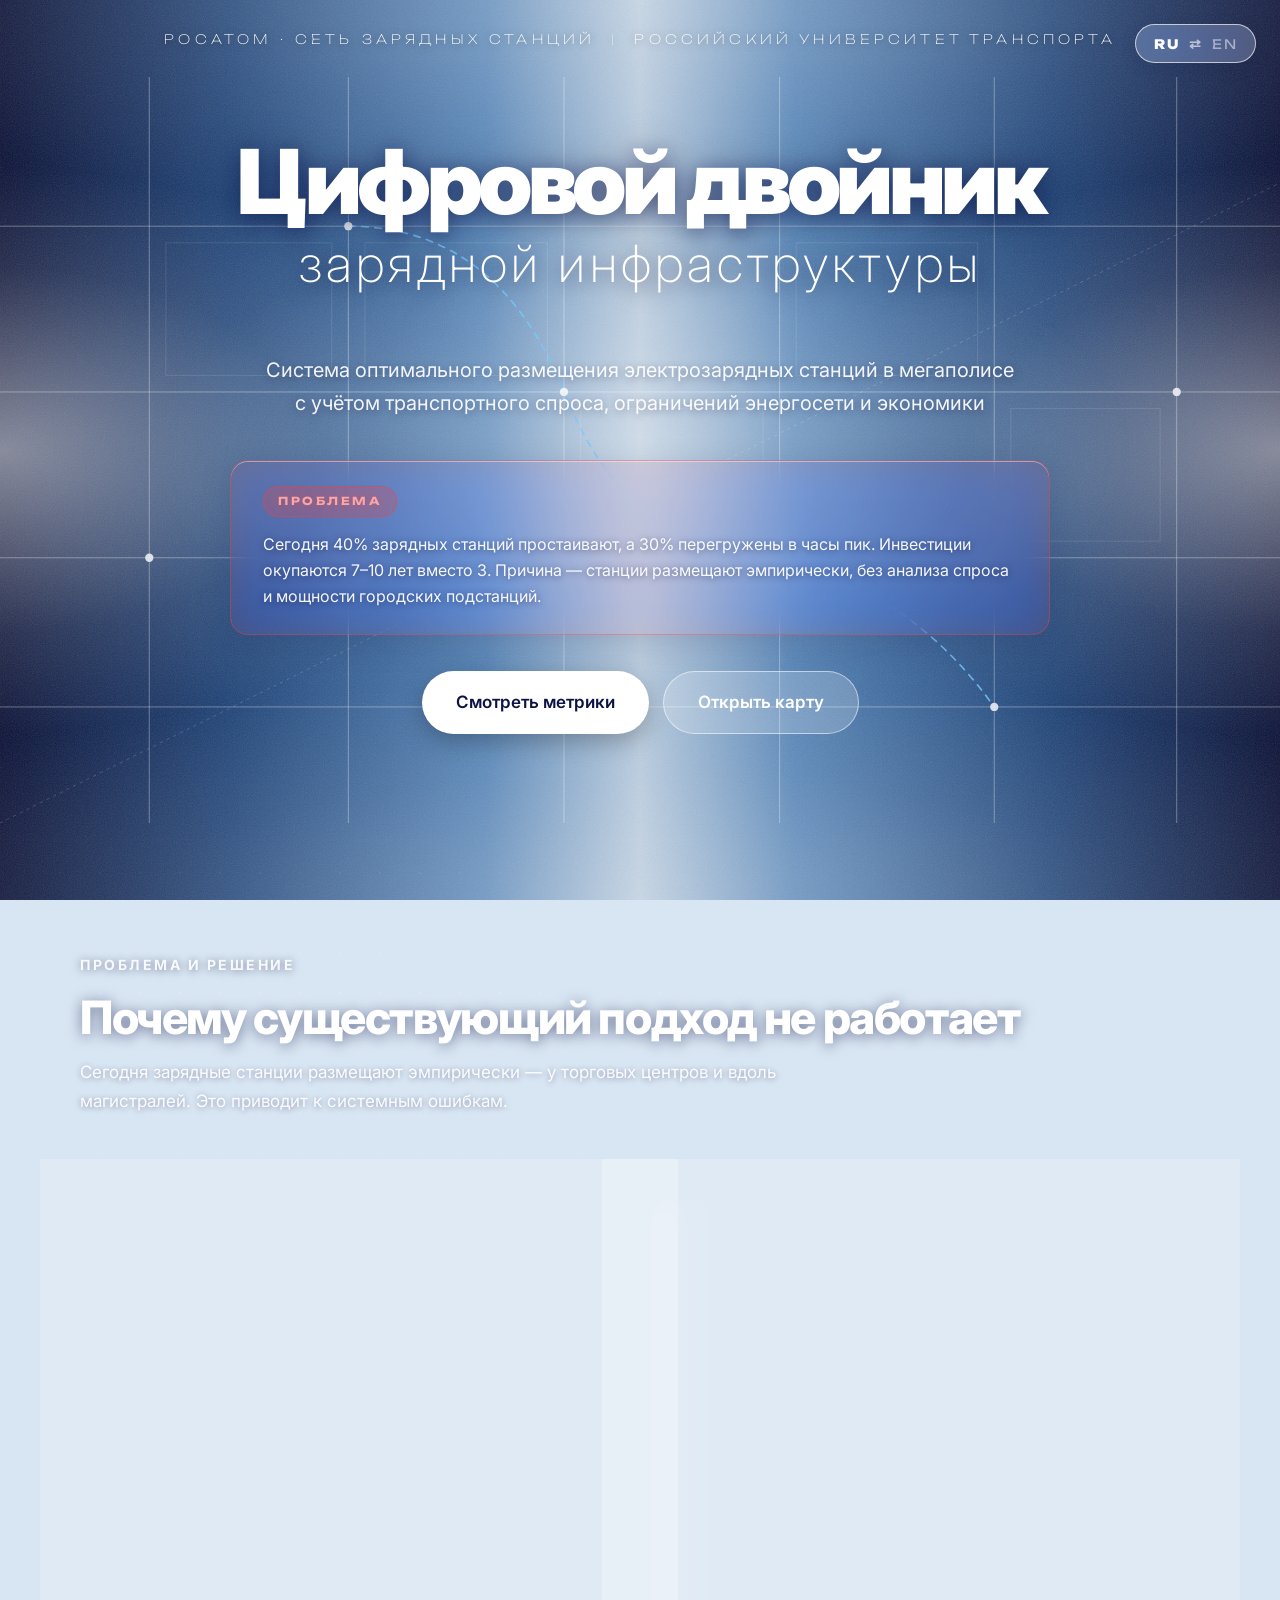
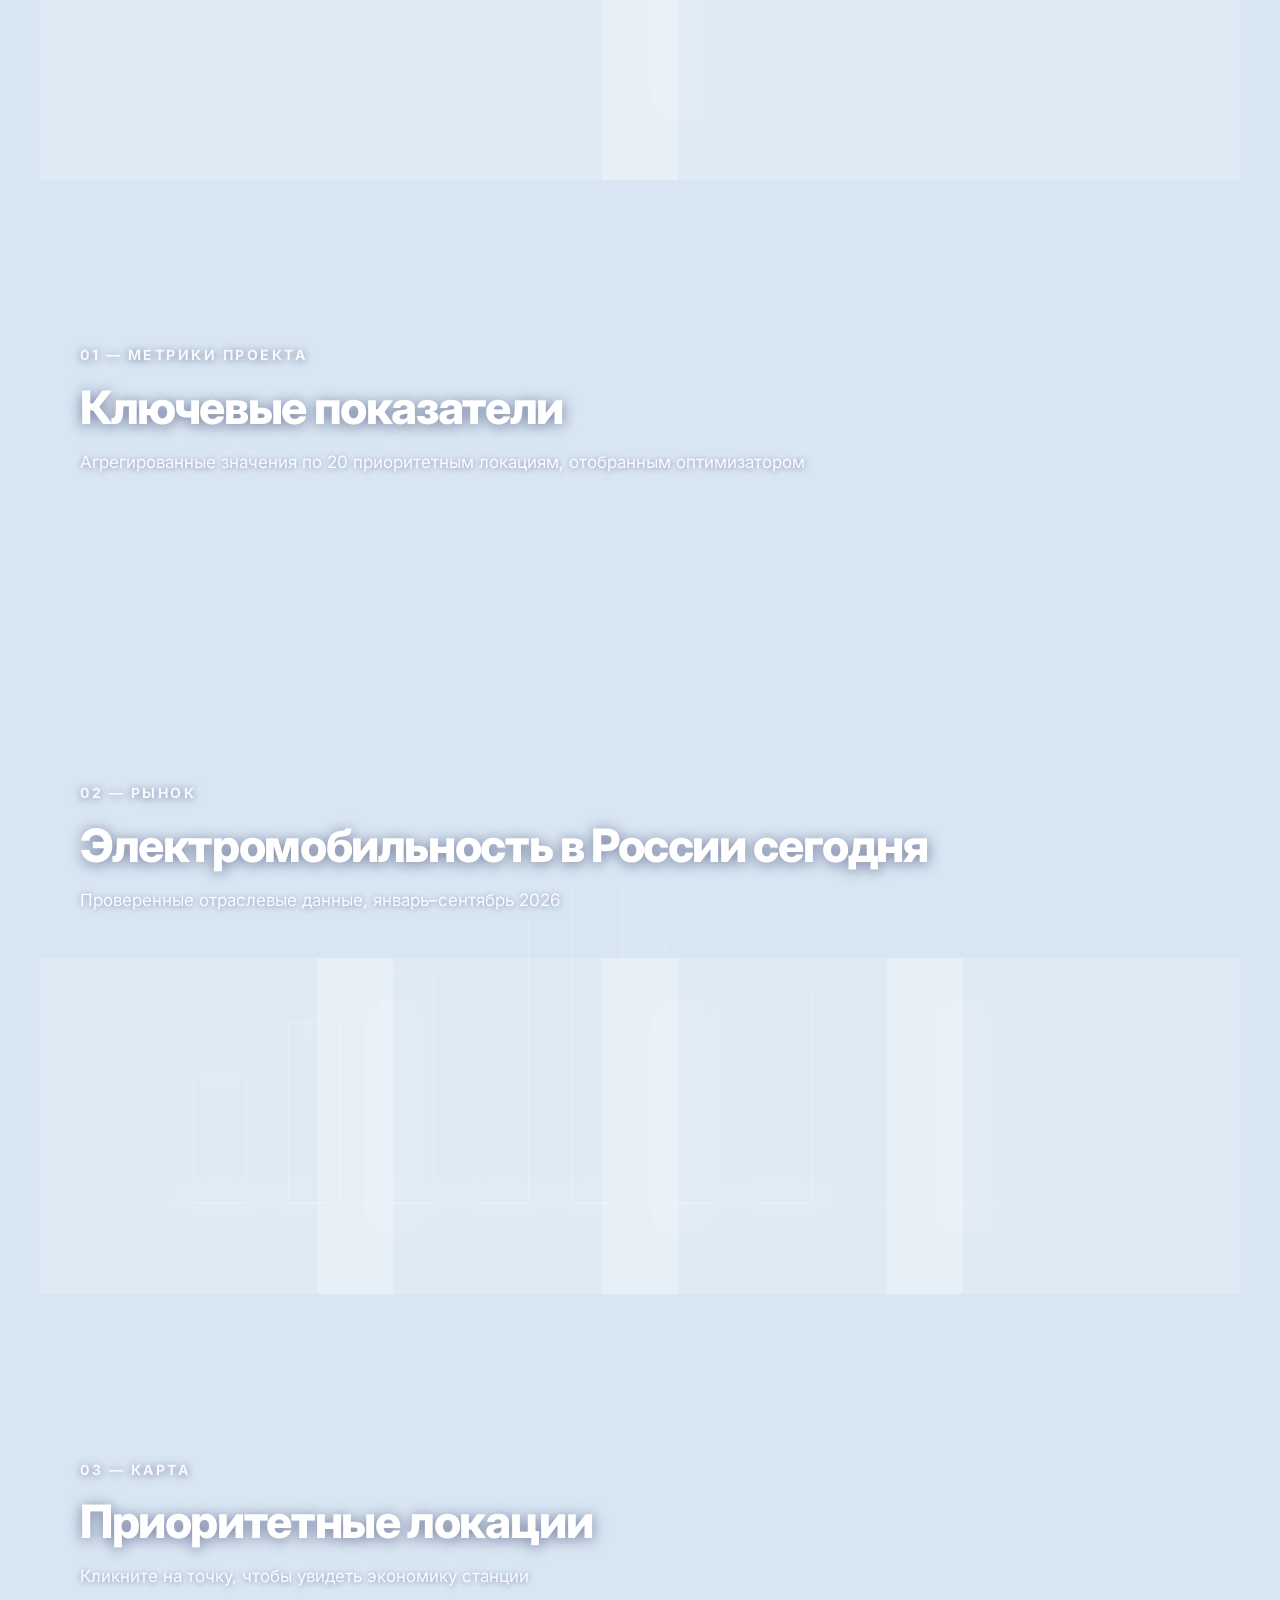
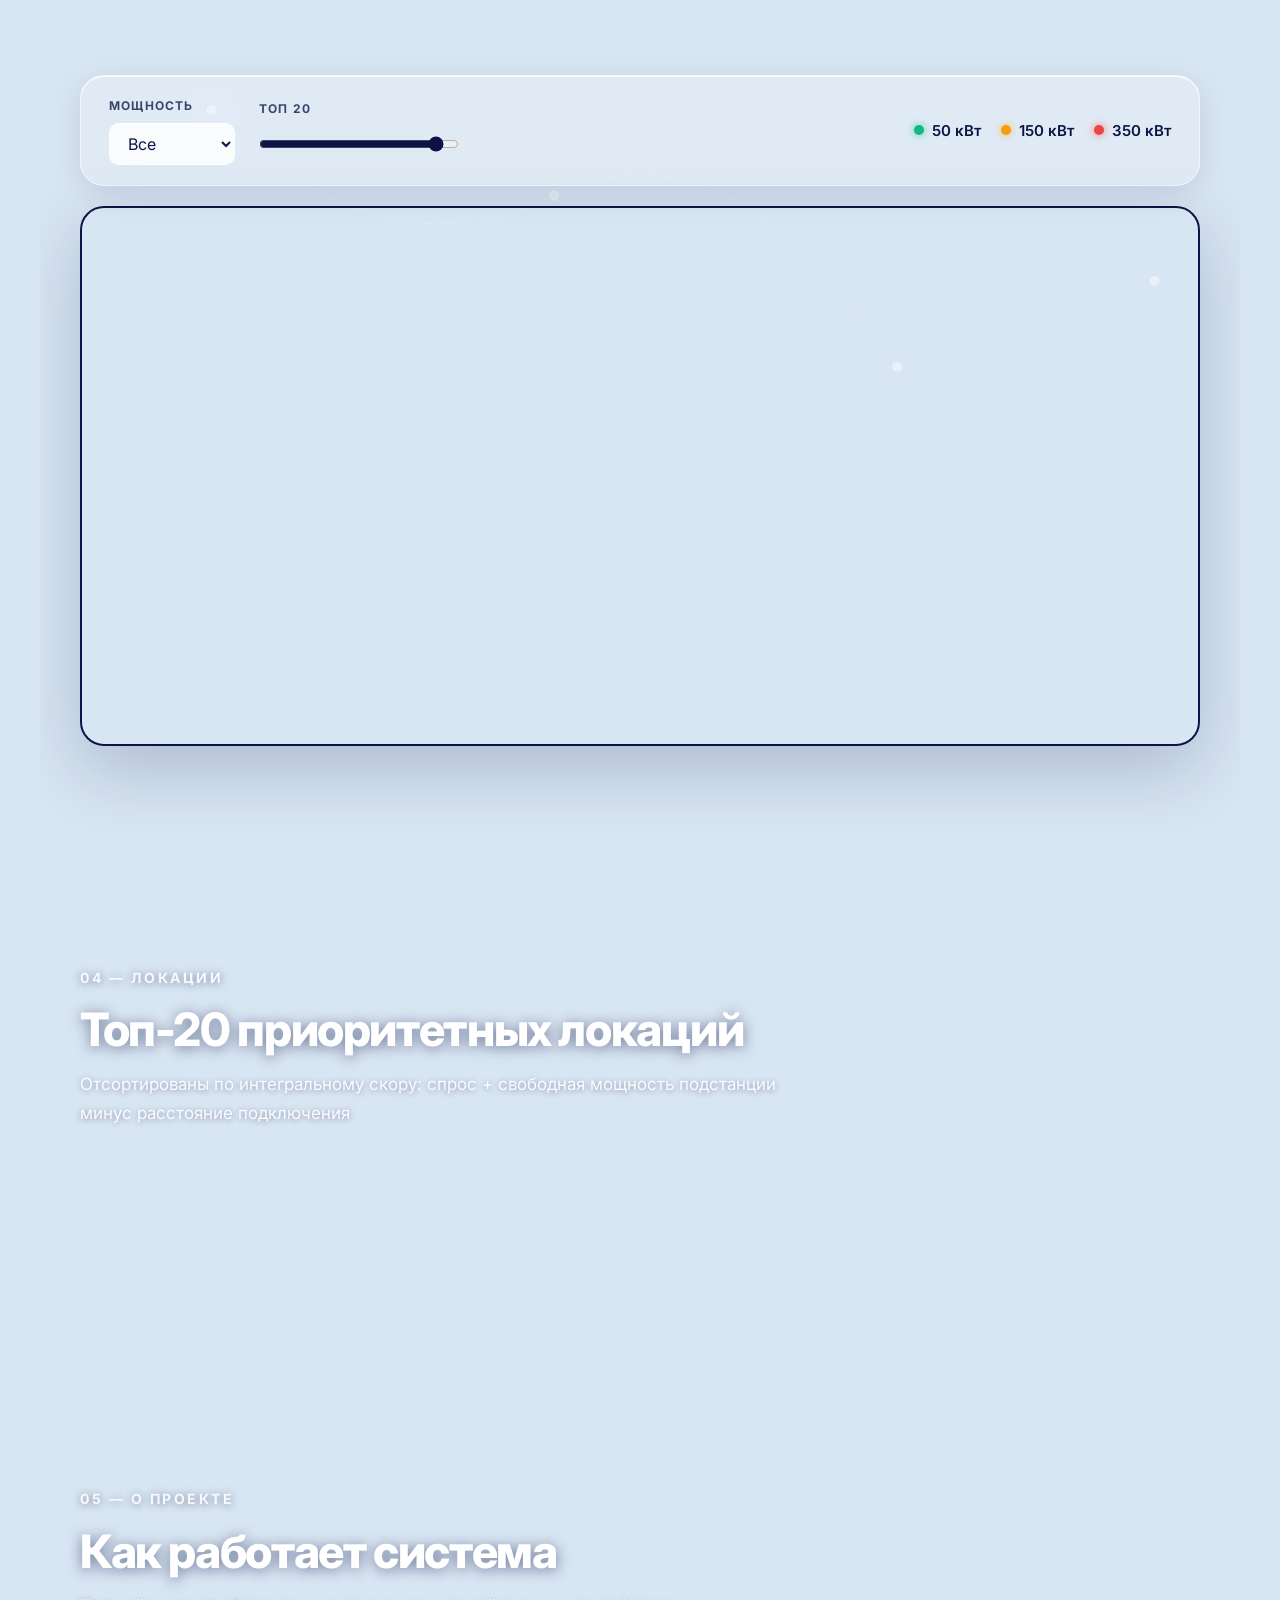
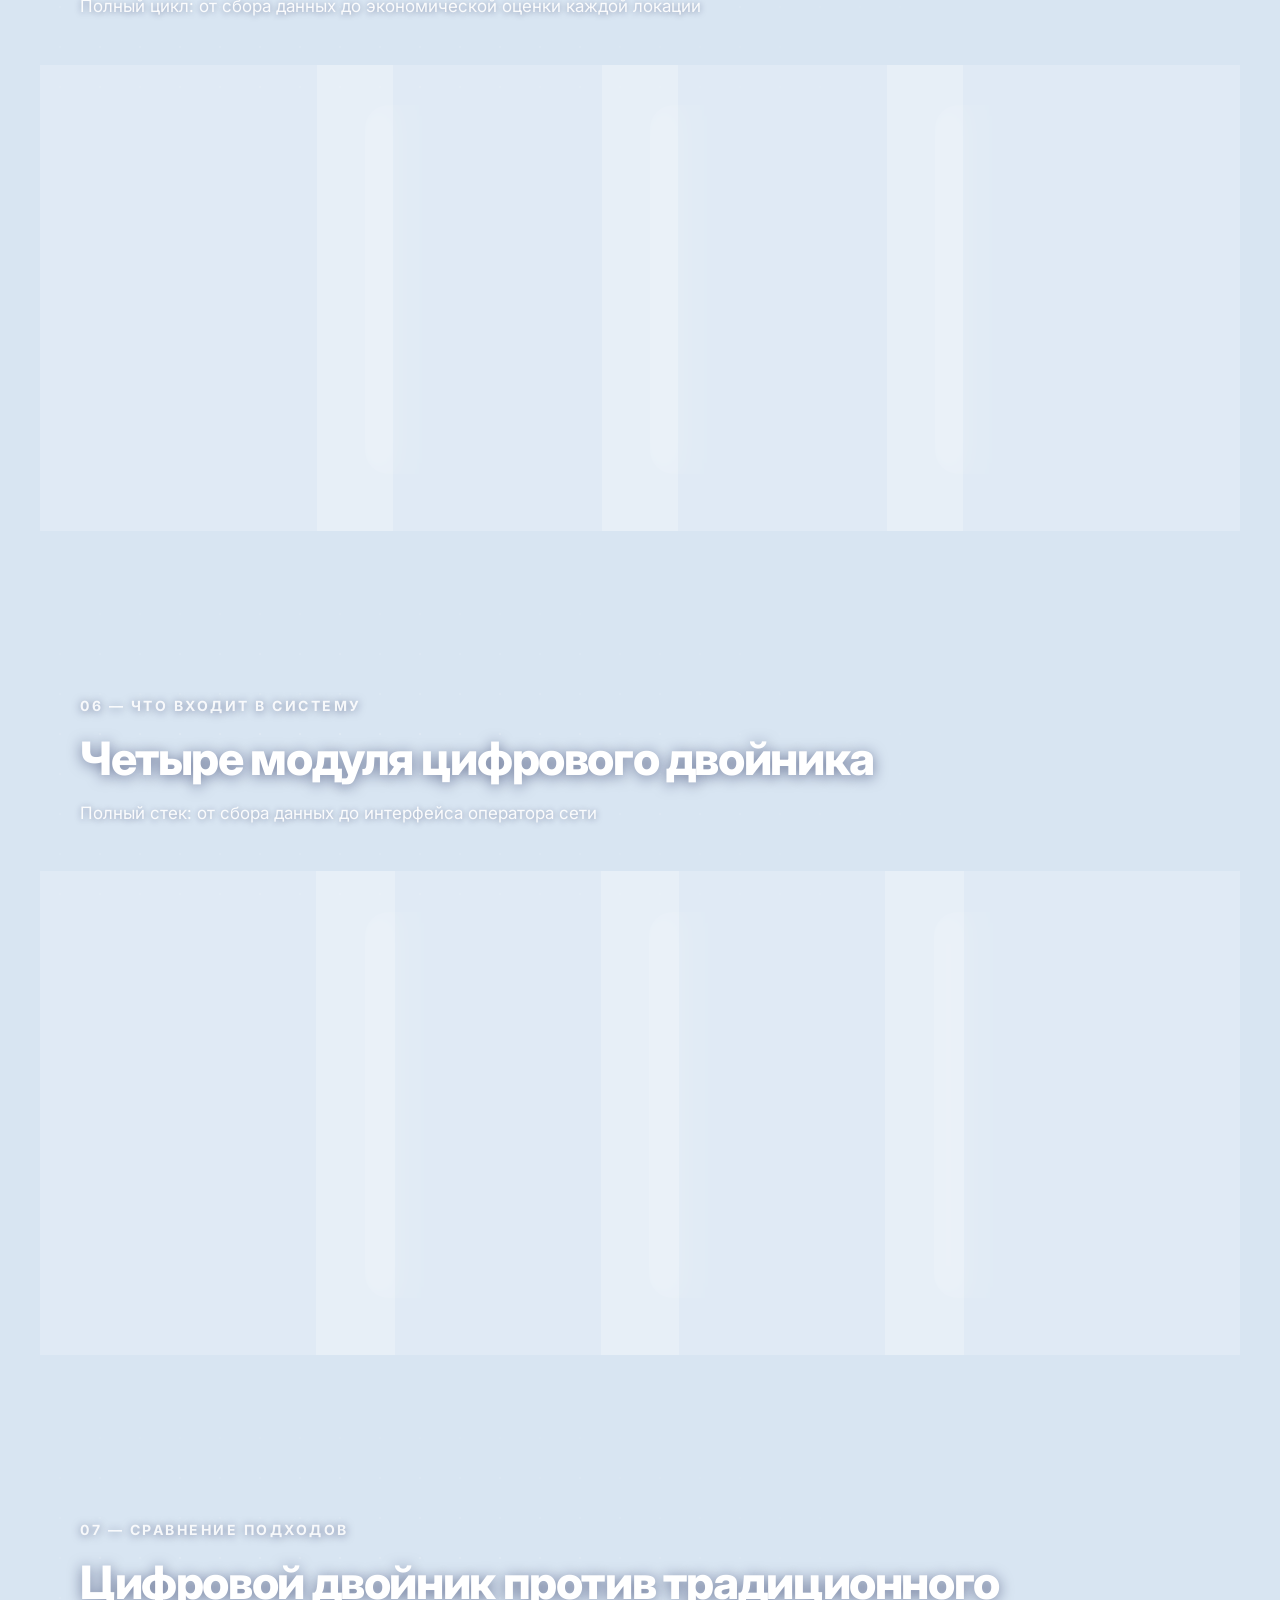
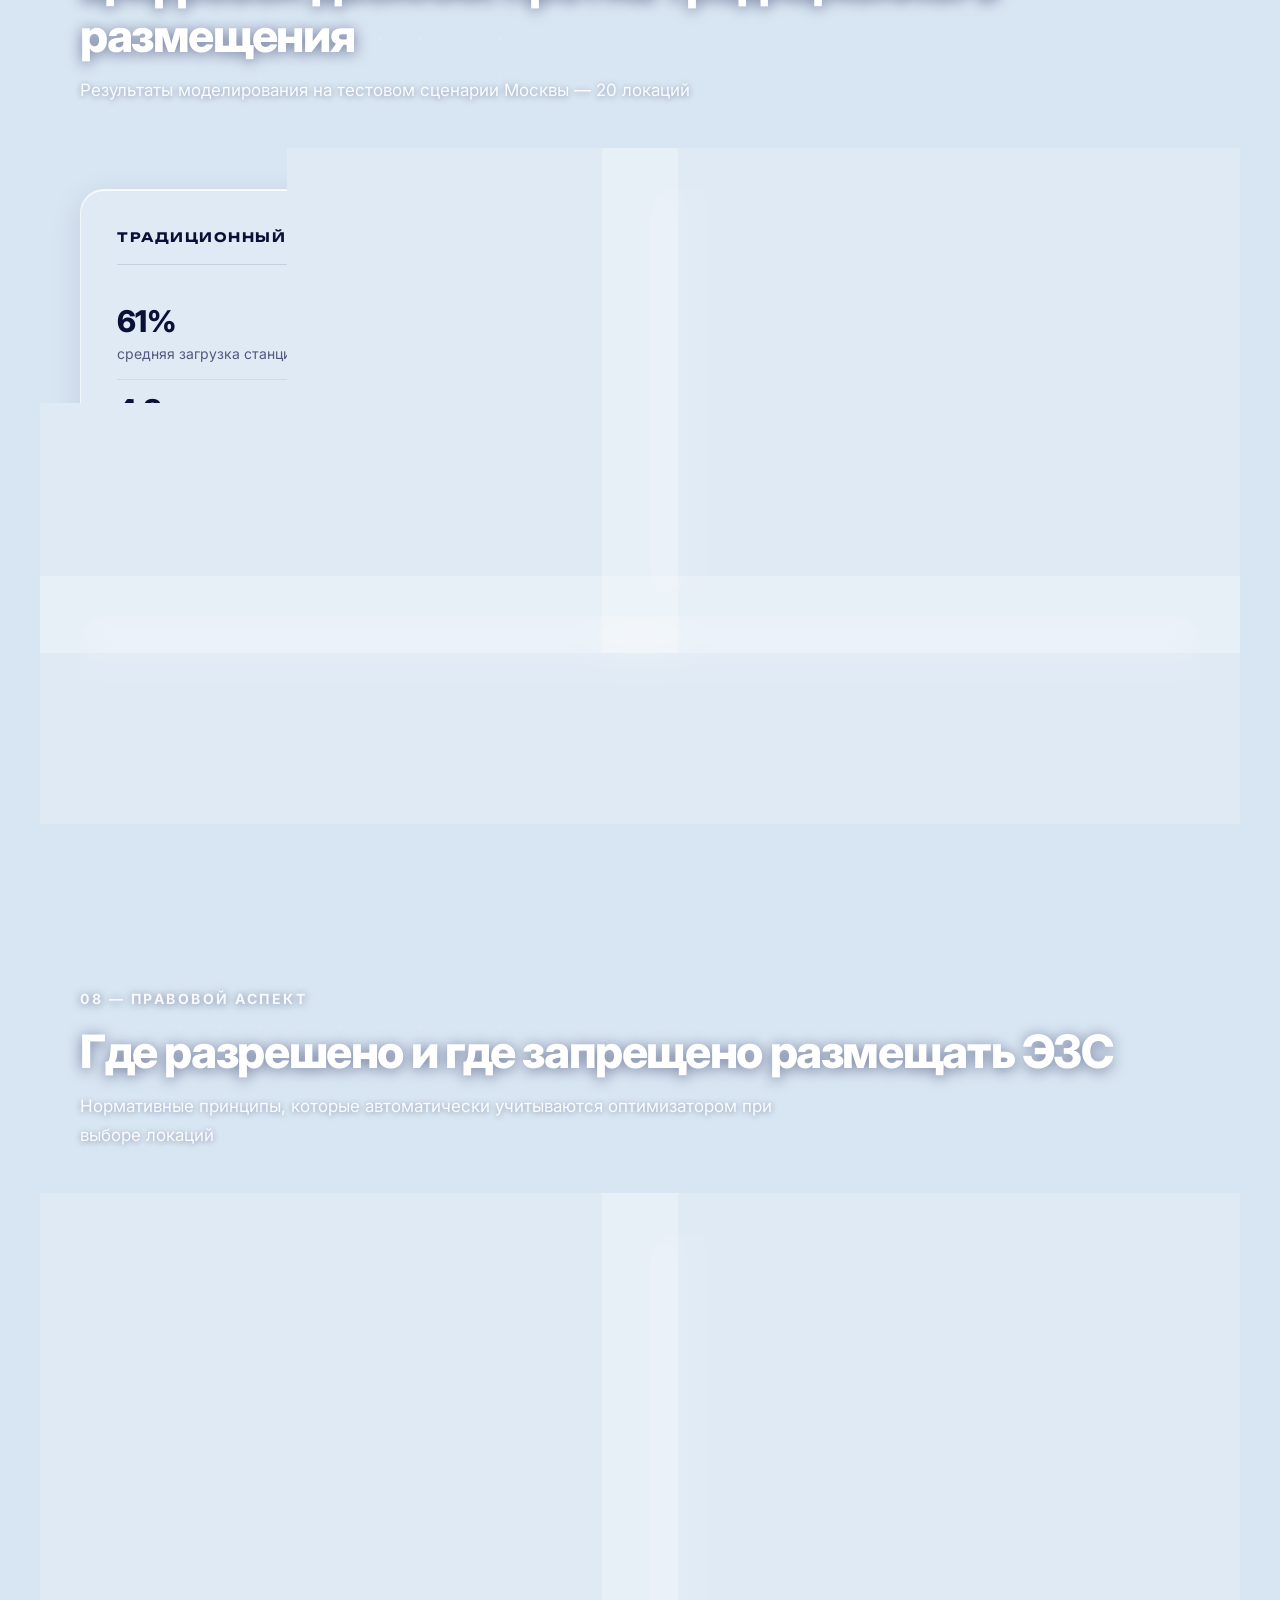
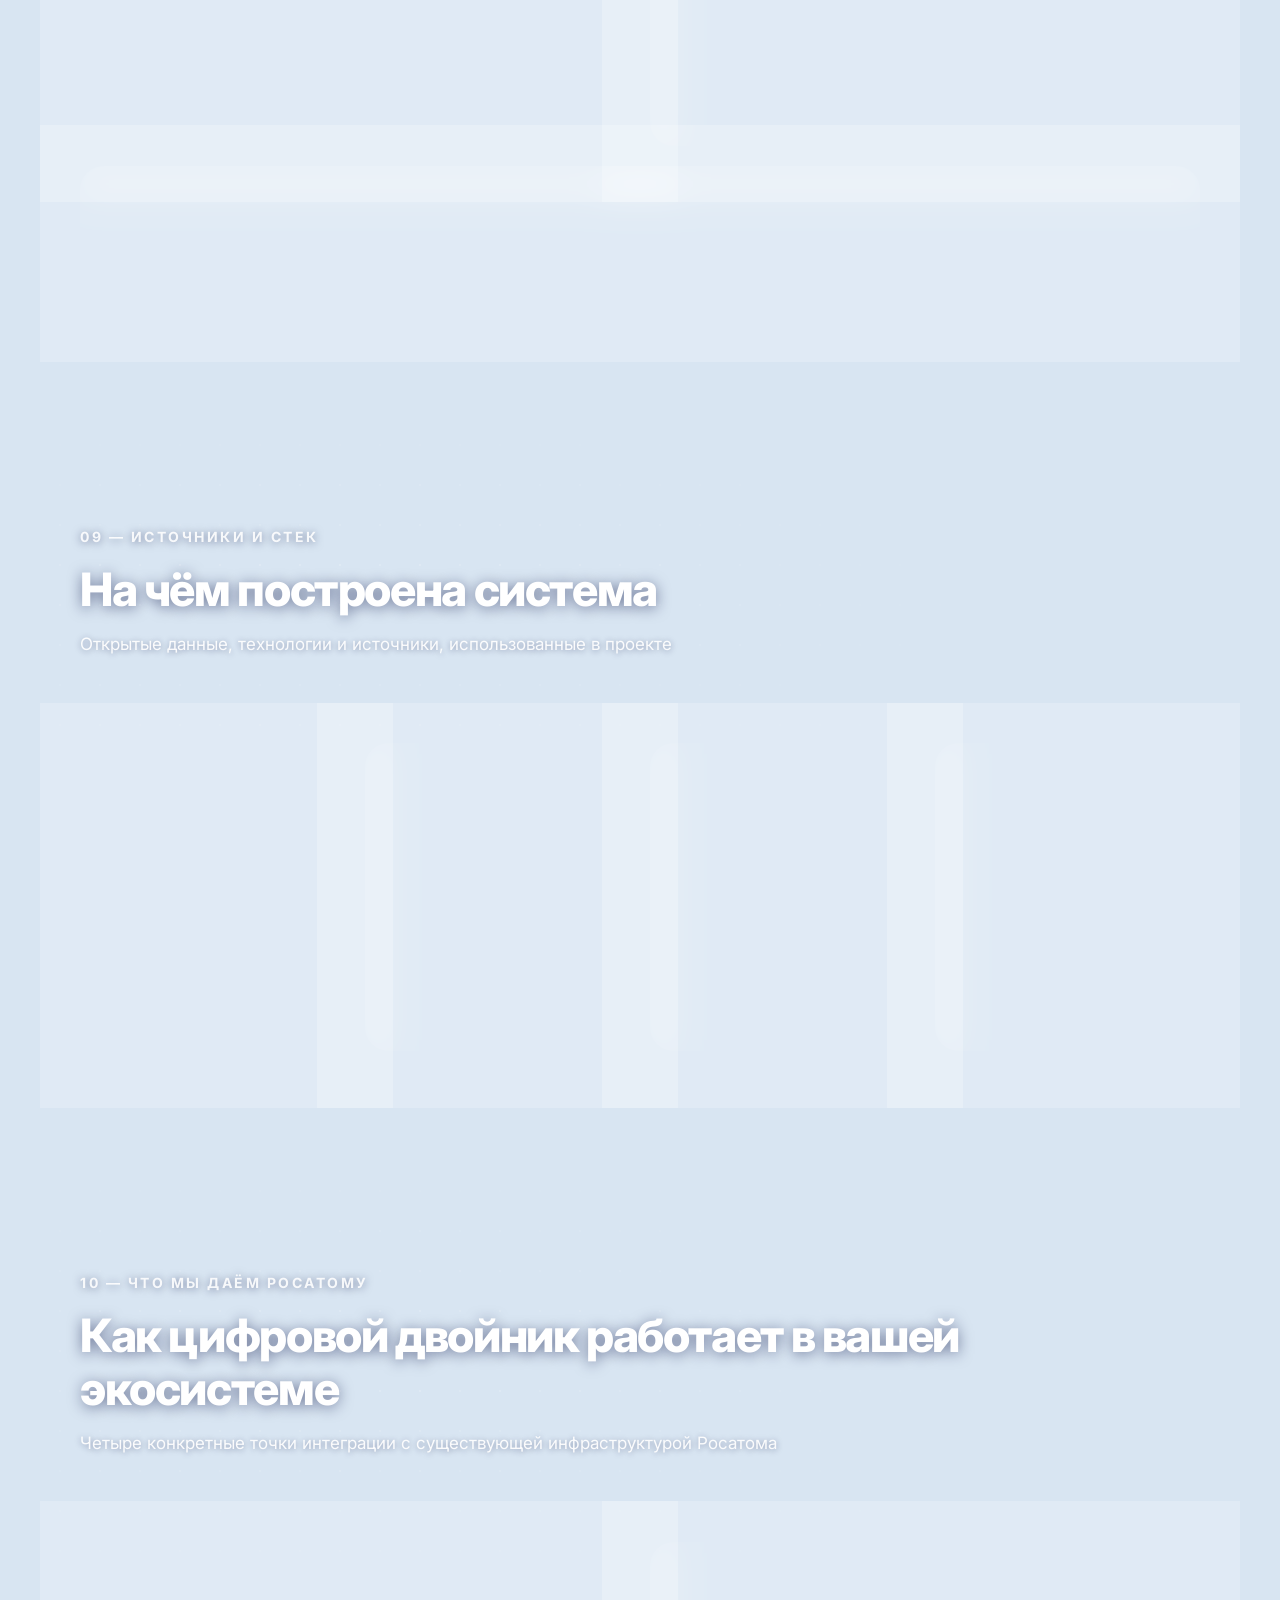
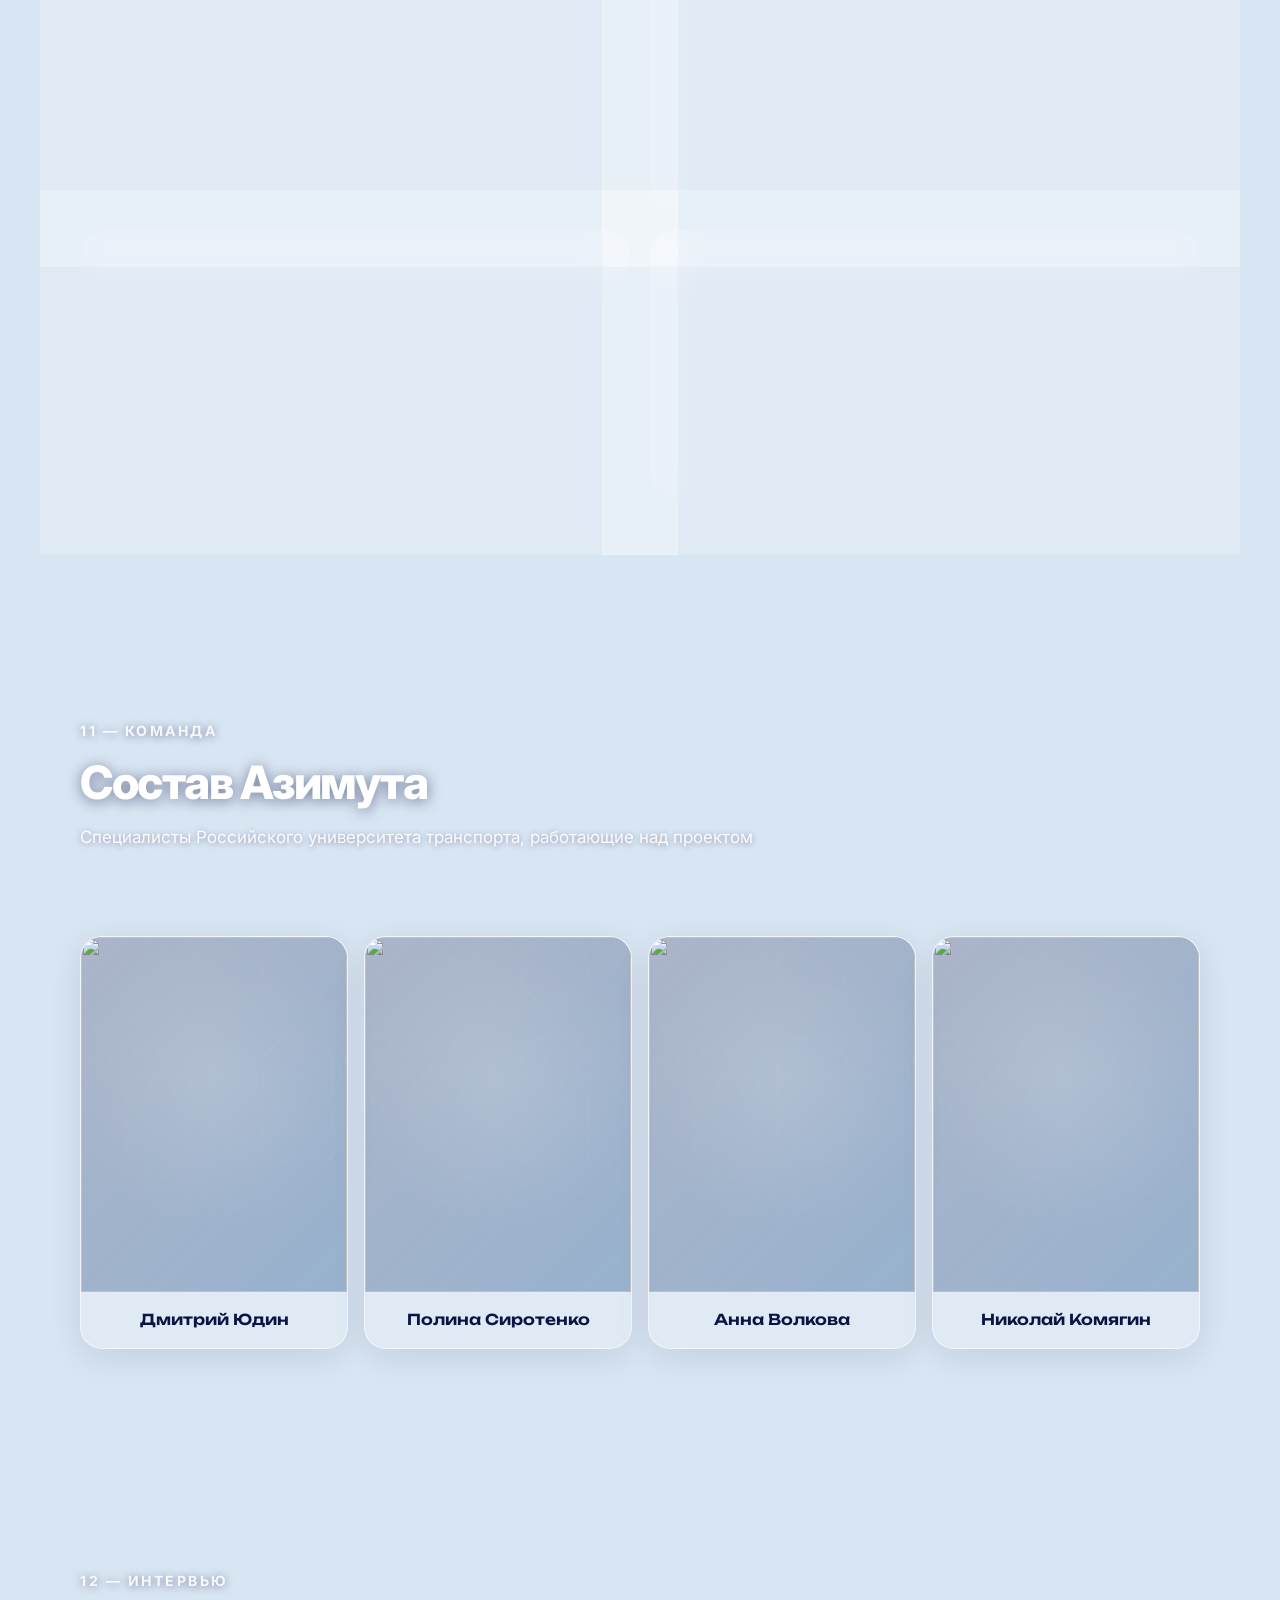
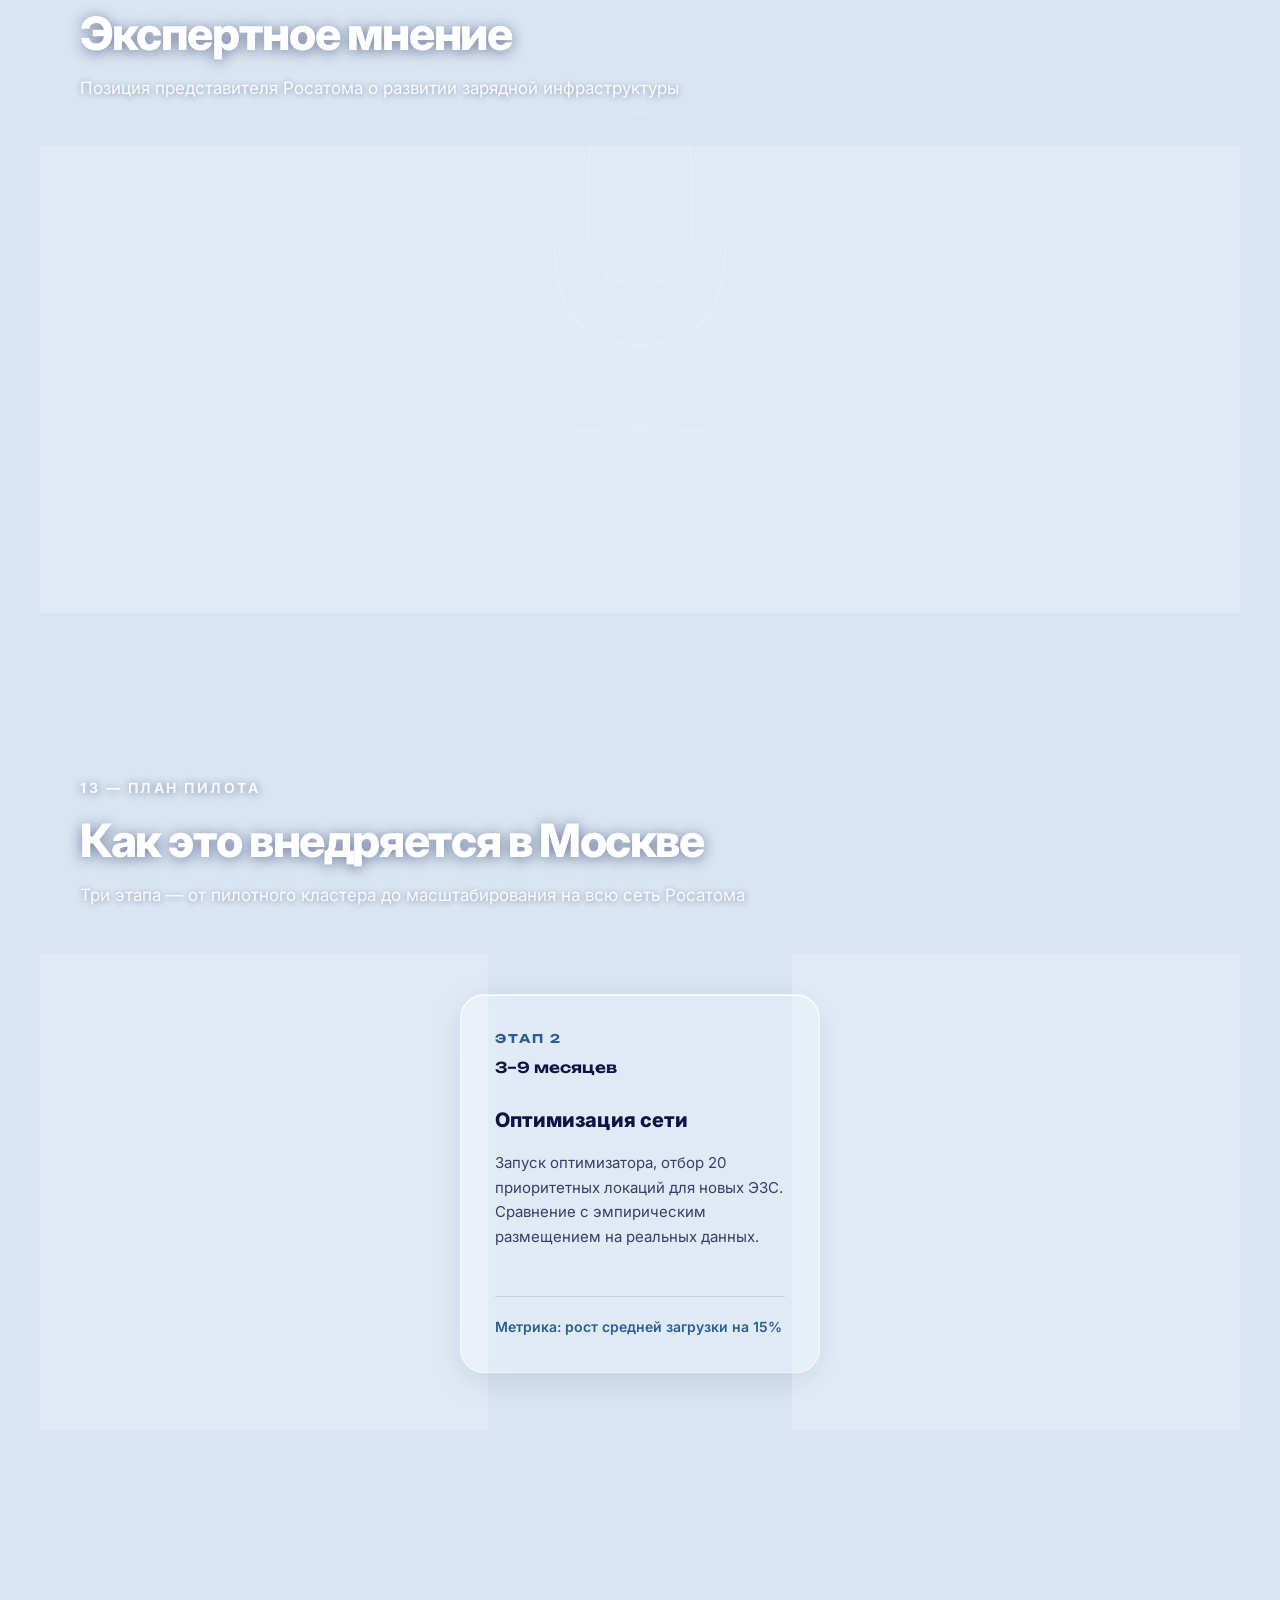
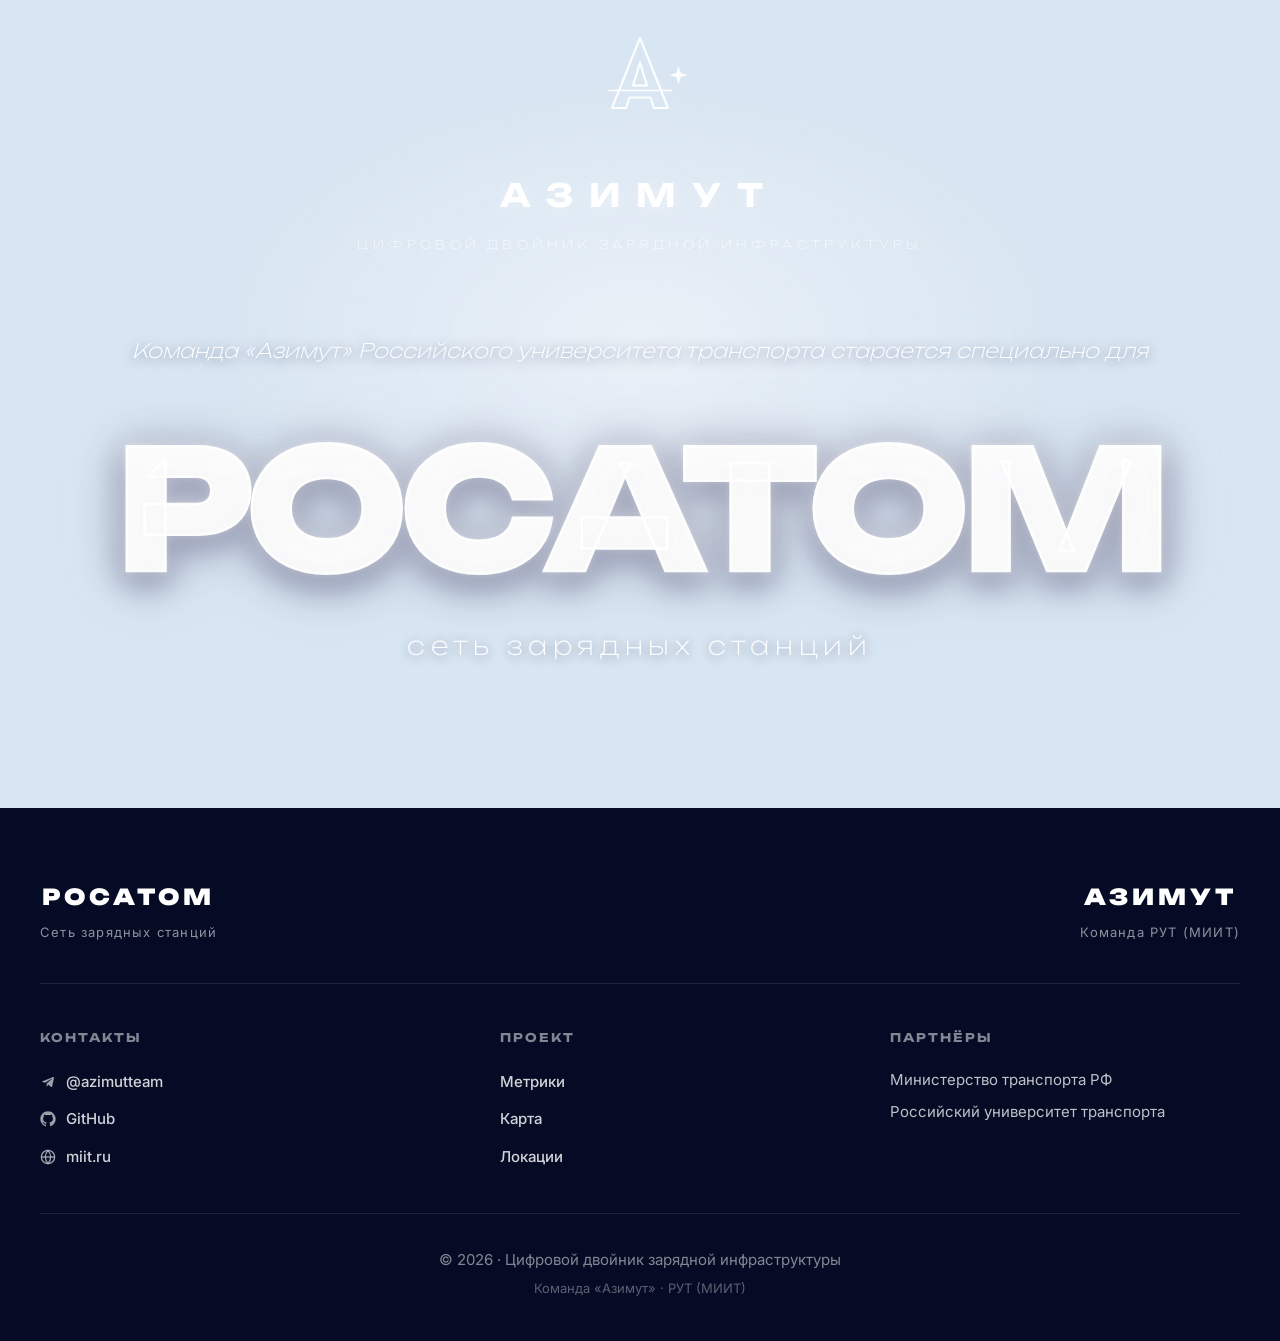
==== commit 5bc5a4ee: "Add files via upload" ====
--- a/index.html
+++ b/index.html
@@ -12,7 +12,6 @@
 </head>
 <body>
 
-<!-- ЯЗЫКОВАЯ КНОПКА -->
 <div class="lang-switcher">
   <button id="langBtn" class="lang-btn" aria-label="Switch language">
     <span class="lang-current">RU</span>
@@ -21,7 +20,6 @@
   </button>
 </div>
 
-<!-- TOPBAR -->
 <div class="topbar">
   <div class="topbar-inner">
     <span data-ru="РОСАТОМ · СЕТЬ ЗАРЯДНЫХ СТАНЦИЙ" data-en="ROSATOM · CHARGING STATION NETWORK">РОСАТОМ · СЕТЬ ЗАРЯДНЫХ СТАНЦИЙ</span>
@@ -30,7 +28,6 @@
   </div>
 </div>
 
-<!-- HERO -->
 <section class="hero">
   <div class="hero-bg"></div>
   <div class="hero-inner">
@@ -39,8 +36,12 @@
       <span class="line-2" data-ru="зарядной инфраструктуры" data-en="of Charging Infrastructure">зарядной инфраструктуры</span>
     </h1>
     <p class="hero-subtitle" data-ru="Система оптимального размещения электрозарядных станций в мегаполисе с учётом транспортного спроса, ограничений энергосети и экономики" data-en="A system for optimal placement of EV charging stations in a metropolis, considering transport demand, power grid constraints and economics">
-      Система оптимального размещения электрозарядных станций в мегаполисе с учётом транспортного спроса, ограничений энергосети и экономики
-    </p>
+  Система оптимального размещения электрозарядных станций в мегаполисе с учётом транспортного спроса, ограничений энергосети и экономики
+</p>
+<div class="hero-problem">
+  <span class="hero-problem-label" data-ru="Проблема" data-en="Problem">Проблема</span>
+  <p class="hero-problem-text" data-ru="Сегодня 40% зарядных станций простаивают, а 30% перегружены в часы пик. Инвестиции окупаются 7–10 лет вместо 3. Причина — станции размещают эмпирически, без анализа спроса и мощности городских подстанций." data-en="Today 40% of charging stations are idle, while 30% are overloaded during peak hours. Investments pay back in 7–10 years instead of 3. The reason — stations are placed empirically, without analyzing demand or city substation capacity.">Сегодня 40% зарядных станций простаивают, а 30% перегружены в часы пик. Инвестиции окупаются 7–10 лет вместо 3. Причина — станции размещают эмпирически, без анализа спроса и мощности городских подстанций.</p>
+</div>
     <div class="hero-actions">
       <a href="#metrics" class="btn btn-primary" data-ru="Смотреть метрики" data-en="View Metrics">Смотреть метрики</a>
       <a href="#map-section" class="btn btn-ghost" data-ru="Открыть карту" data-en="Open Map">Открыть карту</a>
@@ -48,7 +49,38 @@
   </div>
 </section>
 
-<!-- METRICS -->
+<section class="section section-problem">
+  <div class="section-head">
+    <div class="section-eyebrow" data-ru="Проблема и решение" data-en="Problem & Solution">Проблема и решение</div>
+    <h2 data-ru="Почему существующий подход не работает" data-en="Why the Current Approach Fails">Почему существующий подход не работает</h2>
+    <p class="section-desc" data-ru="Сегодня зарядные станции размещают эмпирически — у торговых центров и вдоль магистралей. Это приводит к системным ошибкам." data-en="Today charging stations are placed empirically — near shopping malls and along highways. This leads to systemic errors.">Сегодня зарядные станции размещают эмпирически — у торговых центров и вдоль магистралей. Это приводит к системным ошибкам.</p>
+  </div>
+  <div class="problem-grid">
+    <div class="glass-card problem-card">
+      <div class="problem-icon">✕</div>
+      <h3 data-ru="Что не так сегодня" data-en="What's Wrong Today">Что не так сегодня</h3>
+      <ul>
+        <li data-ru="Станции ставят там, где «кажется удобно», без анализа спроса" data-en="Stations are placed where it 'seems convenient' without demand analysis">Станции ставят там, где «кажется удобно», без анализа спроса</li>
+        <li data-ru="Часть локаций простаивает, часть перегружена — очереди в часы пик" data-en="Some locations are idle, others overloaded — queues at peak hours">Часть локаций простаивает, часть перегружена — очереди в часы пик</li>
+        <li data-ru="Мощность подстанций не учитывается — половина точек технически непригодна" data-en="Substation capacity is not considered — half the points are technically unsuitable">Мощность подстанций не учитывается — половина точек технически непригодна</li>
+        <li data-ru="Инвестиции окупаются 7–10 лет вместо 3–4" data-en="Investments pay back in 7–10 years instead of 3–4">Инвестиции окупаются 7–10 лет вместо 3–4</li>
+        <li data-ru="Город теряет деньги и доверие водителей" data-en="The city loses money and driver trust">Город теряет деньги и доверие водителей</li>
+      </ul>
+    </div>
+    <div class="glass-card solution-card">
+      <div class="problem-icon good">✓</div>
+      <h3 data-ru="Что делаем мы" data-en="What We Do">Что делаем мы</h3>
+      <ul>
+        <li data-ru="Цифровой двойник города: слои транспорта, спроса, энергосети, POI" data-en="City digital twin: layers of transport, demand, power grid, POI">Цифровой двойник города: слои транспорта, спроса, энергосети, POI</li>
+        <li data-ru="ML-прогноз почасовой загрузки каждой потенциальной локации" data-en="ML forecast of hourly utilization for each potential location">ML-прогноз почасовой загрузки каждой потенциальной локации</li>
+        <li data-ru="Многокритериальный оптимизатор: спрос + мощность + CAPEX + окупаемость" data-en="Multi-criteria optimizer: demand + power + CAPEX + payback">Многокритериальный оптимизатор: спрос + мощность + CAPEX + окупаемость</li>
+        <li data-ru="Экономическая оценка каждой точки: NPV, IRR, срок возврата" data-en="Economic evaluation of each point: NPV, IRR, payback">Экономическая оценка каждой точки: NPV, IRR, срок возврата</li>
+        <li data-ru="Решение устойчиво к сценариям роста рынка до 2030 года" data-en="Solution is robust to market growth scenarios through 2030">Решение устойчиво к сценариям роста рынка до 2030 года</li>
+      </ul>
+    </div>
+  </div>
+</section>
+
 <section id="metrics" class="section section-metrics">
   <div class="section-head">
     <div class="section-eyebrow" data-ru="01 — Метрики проекта" data-en="01 — Project Metrics">01 — Метрики проекта</div>
@@ -58,7 +90,6 @@
   <div class="glass-grid" id="kpiGrid"></div>
 </section>
 
-<!-- MARKET -->
 <section class="section section-market">
   <div class="section-head">
     <div class="section-eyebrow" data-ru="02 — Рынок" data-en="02 — Market">02 — Рынок</div>
@@ -89,7 +120,6 @@
   </div>
 </section>
 
-<!-- MAP -->
 <section id="map-section" class="section section-map">
   <div class="section-head">
     <div class="section-eyebrow" data-ru="03 — Карта" data-en="03 — Map">03 — Карта</div>
@@ -119,8 +149,7 @@
   <div id="map"></div>
 </section>
 
-<!-- TABLE -->
-<section class="section section-locations">
+<section id="table-section" class="section section-locations">
   <div class="section-head">
     <div class="section-eyebrow" data-ru="04 — Локации" data-en="04 — Locations">04 — Локации</div>
     <h2 data-ru="Топ-20 приоритетных локаций" data-en="Top-20 Priority Locations">Топ-20 приоритетных локаций</h2>
@@ -143,10 +172,213 @@
     </table>
   </div>
 </section>
-<!-- VALUE FOR ROSATOM -->
+
+<section class="section section-about">
+  <div class="section-head">
+    <div class="section-eyebrow" data-ru="05 — О проекте" data-en="05 — About">05 — О проекте</div>
+    <h2 data-ru="Как работает система" data-en="How the System Works">Как работает система</h2>
+    <p class="section-desc" data-ru="Полный цикл: от сбора данных до экономической оценки каждой локации" data-en="Full cycle: from data collection to economic evaluation of each location">Полный цикл: от сбора данных до экономической оценки каждой локации</p>
+  </div>
+  <div class="glass-grid glass-grid-4">
+    <div class="glass-card step-card">
+      <div class="step-num">01</div>
+      <h3 data-ru="Данные" data-en="Data">Данные</h3>
+      <p data-ru="Транспортный трафик, точки притяжения, население, существующие ЭЗС, мощности подстанций." data-en="Traffic flows, points of interest, population, existing charging stations, substation capacities.">Транспортный трафик, точки притяжения, население, существующие ЭЗС, мощности подстанций.</p>
+    </div>
+    <div class="glass-card step-card">
+      <div class="step-num">02</div>
+      <h3 data-ru="Прогноз спроса" data-en="Demand Forecast">Прогноз спроса</h3>
+      <p data-ru="ML-модель на XGBoost прогнозирует почасовую загрузку каждой потенциальной станции по сегментам пользователей." data-en="An XGBoost ML model forecasts hourly utilization of each potential station by user segment.">ML-модель на XGBoost прогнозирует почасовую загрузку каждой потенциальной станции по сегментам пользователей.</p>
+    </div>
+    <div class="glass-card step-card">
+      <div class="step-num">03</div>
+      <h3 data-ru="Оптимизация" data-en="Optimization">Оптимизация</h3>
+      <p data-ru="Многокритериальный отбор: максимум покрытия спроса, минимум CAPEX, учёт свободной мощности, минимальное расстояние подключения." data-en="Multi-criteria selection: maximize demand coverage, minimize CAPEX, account for free capacity, minimize connection distance.">Многокритериальный отбор: максимум покрытия спроса, минимум CAPEX, учёт свободной мощности, минимальное расстояние подключения.</p>
+    </div>
+    <div class="glass-card step-card">
+      <div class="step-num">04</div>
+      <h3 data-ru="Экономика" data-en="Economics">Экономика</h3>
+      <p data-ru="NPV, IRR, срок окупаемости за 10 лет с дисконтированием. Решение устойчиво к сценариям роста рынка до 2030." data-en="NPV, IRR, payback period over 10 years with discounting. The solution is robust to market growth scenarios through 2030.">NPV, IRR, срок окупаемости за 10 лет с дисконтированием. Решение устойчиво к сценариям роста рынка до 2030.</p>
+    </div>
+  </div>
+</section>
+
+<section class="section section-system">
+  <div class="section-head">
+    <div class="section-eyebrow" data-ru="06 — Что входит в систему" data-en="06 — System Components">06 — Что входит в систему</div>
+    <h2 data-ru="Четыре модуля цифрового двойника" data-en="Four Modules of the Digital Twin">Четыре модуля цифрового двойника</h2>
+    <p class="section-desc" data-ru="Полный стек: от сбора данных до интерфейса оператора сети" data-en="Full stack: from data collection to network operator interface">Полный стек: от сбора данных до интерфейса оператора сети</p>
+  </div>
+  <div class="system-grid">
+    <div class="glass-card system-card">
+      <div class="system-num">01</div>
+      <h3 data-ru="Data Layer" data-en="Data Layer">Data Layer</h3>
+      <p class="system-role" data-ru="Данные" data-en="Data">Данные</p>
+      <p data-ru="PostGIS + OpenStreetMap + Автостат + OpenChargeMap. Слои трафика, населения, существующих ЭЗС, мощностей подстанций, правовых ограничений." data-en="PostGIS + OpenStreetMap + Autostat + OpenChargeMap. Layers of traffic, population, existing stations, substation capacities, legal constraints.">PostGIS + OpenStreetMap + Автостат + OpenChargeMap. Слои трафика, населения, существующих ЭЗС, мощностей подстанций, правовых ограничений.</p>
+    </div>
+    <div class="glass-card system-card">
+      <div class="system-num">02</div>
+      <h3 data-ru="ML Engine" data-en="ML Engine">ML Engine</h3>
+      <p class="system-role" data-ru="Прогноз спроса" data-en="Demand Forecast">Прогноз спроса</p>
+      <p data-ru="XGBoost-модель прогнозирует почасовую загрузку каждой точки по сегментам: частный транспорт, такси, коммунальная техника, электробусы." data-en="XGBoost model predicts hourly utilization of each location by segment: private transport, taxi, utility vehicles, electric buses.">XGBoost-модель прогнозирует почасовую загрузку каждой точки по сегментам: частный транспорт, такси, коммунальная техника, электробусы.</p>
+    </div>
+    <div class="glass-card system-card">
+      <div class="system-num">03</div>
+      <h3 data-ru="Optimizer" data-en="Optimizer">Optimizer</h3>
+      <p class="system-role" data-ru="Оптимизация" data-en="Optimization">Оптимизация</p>
+      <p data-ru="Многокритериальный отбор: максимум покрытия спроса, минимум CAPEX, учёт свободной мощности подстанции, минимальное расстояние подключения." data-en="Multi-criteria selection: maximize demand coverage, minimize CAPEX, account for free substation capacity, minimize connection distance.">Многокритериальный отбор: максимум покрытия спроса, минимум CAPEX, учёт свободной мощности подстанции, минимальное расстояние подключения.</p>
+    </div>
+    <div class="glass-card system-card">
+      <div class="system-num">04</div>
+      <h3 data-ru="Web Interface" data-en="Web Interface">Web Interface</h3>
+      <p class="system-role" data-ru="Интерфейс оператора" data-en="Operator Interface">Интерфейс оператора</p>
+      <p data-ru="Карта с приоритетными локациями, KPI по сети, таблица экономики, сценарии развития до 2030. Интеграция с OCPP и платформой Росатома." data-en="Map with priority locations, network KPIs, economics table, development scenarios through 2030. Integration with OCPP and Rosatom platform.">Карта с приоритетными локациями, KPI по сети, таблица экономики, сценарии развития до 2030. Интеграция с OCPP и платформой Росатома.</p>
+    </div>
+  </div>
+</section>
+
+<section class="section section-comparison">
+  <div class="section-head">
+    <div class="section-eyebrow" data-ru="07 — Сравнение подходов" data-en="07 — Comparison">07 — Сравнение подходов</div>
+    <h2 data-ru="Цифровой двойник против традиционного размещения" data-en="Digital Twin vs Traditional Placement">Цифровой двойник против традиционного размещения</h2>
+    <p class="section-desc" data-ru="Результаты моделирования на тестовом сценарии Москвы — 20 локаций" data-en="Modeling results on a test scenario for Moscow — 20 locations">Результаты моделирования на тестовом сценарии Москвы — 20 локаций</p>
+  </div>
+  <div class="compare-grid">
+    <div class="glass-card compare-card">
+      <div class="compare-tag" data-ru="Традиционный подход" data-en="Traditional Approach">Традиционный подход</div>
+      <div class="compare-metric">
+        <span class="compare-value">61%</span>
+        <span class="compare-label" data-ru="средняя загрузка станций" data-en="average station utilization">средняя загрузка станций</span>
+      </div>
+      <div class="compare-metric">
+        <span class="compare-value">4,8 года</span>
+        <span class="compare-label" data-ru="средняя окупаемость" data-en="average payback">средняя окупаемость</span>
+      </div>
+      <div class="compare-metric">
+        <span class="compare-value">18%</span>
+        <span class="compare-label" data-ru="станций простаивают" data-en="stations are idle">станций простаивают</span>
+      </div>
+    </div>
+    <div class="glass-card compare-card">
+      <div class="compare-tag good" data-ru="Цифровой двойник" data-en="Digital Twin">Цифровой двойник</div>
+      <div class="compare-metric">
+        <span class="compare-value good">78%</span>
+        <span class="compare-label" data-ru="средняя загрузка станций" data-en="average station utilization">средняя загрузка станций</span>
+      </div>
+      <div class="compare-metric">
+        <span class="compare-value good">3,2 года</span>
+        <span class="compare-label" data-ru="средняя окупаемость" data-en="average payback">средняя окупаемость</span>
+      </div>
+      <div class="compare-metric">
+        <span class="compare-value good">4%</span>
+        <span class="compare-label" data-ru="станций простаивают" data-en="stations are idle">станций простаивают</span>
+      </div>
+    </div>
+  </div>
+  <div class="compare-summary glass-card">
+    <div class="compare-summary-item">
+      <div class="compare-summary-value">+17 п.п.</div>
+      <div class="compare-summary-label" data-ru="рост загрузки сети" data-en="network utilization growth">рост загрузки сети</div>
+    </div>
+    <div class="compare-summary-item">
+      <div class="compare-summary-value">−1,6 года</div>
+      <div class="compare-summary-label" data-ru="сокращение окупаемости" data-en="payback reduction">сокращение окупаемости</div>
+    </div>
+    <div class="compare-summary-item">
+      <div class="compare-summary-value">−78%</div>
+      <div class="compare-summary-label" data-ru="простаивающих станций" data-en="idle stations">простаивающих станций</div>
+    </div>
+  </div>
+</section>
+
+<section class="section section-legal">
+  <div class="section-head">
+    <div class="section-eyebrow" data-ru="08 — Правовой аспект" data-en="08 — Legal Framework">08 — Правовой аспект</div>
+    <h2 data-ru="Где разрешено и где запрещено размещать ЭЗС" data-en="Where EV Charging Stations Can and Cannot Be Placed">Где разрешено и где запрещено размещать ЭЗС</h2>
+    <p class="section-desc" data-ru="Нормативные принципы, которые автоматически учитываются оптимизатором при выборе локаций" data-en="Regulatory principles automatically taken into account by the optimizer when selecting locations">Нормативные принципы, которые автоматически учитываются оптимизатором при выборе локаций</p>
+  </div>
+  <div class="legal-grid">
+    <div class="glass-card legal-card legal-allowed">
+      <div class="legal-icon">✓</div>
+      <h3 data-ru="Разрешено и приоритетно" data-en="Allowed and Preferred">Разрешено и приоритетно</h3>
+      <ul>
+        <li data-ru="Земли транспортной инфраструктуры: вдоль магистралей, у транспортно-пересадочных узлов, в границах парковок" data-en="Transport infrastructure lands: along highways, near transit hubs, within parking areas">Земли транспортной инфраструктуры: вдоль магистралей, у транспортно-пересадочных узлов, в границах парковок</li>
+        <li data-ru="Территории торговых, деловых и многофункциональных центров при наличии свободной мощности" data-en="Shopping, business and mixed-use center territories if free power capacity exists">Территории торговых, деловых и многофункциональных центров при наличии свободной мощности</li>
+        <li data-ru="Площадки придорожного сервиса: АЗС, кафе, гостиницы" data-en="Roadside service areas: gas stations, cafés, hotels">Площадки придорожного сервиса: АЗС, кафе, гостиницы</li>
+        <li data-ru="Коммунальные и таксомоторные парки, депо электробусов" data-en="Utility and taxi fleets, electric bus depots">Коммунальные и таксомоторные парки, депо электробусов</li>
+      </ul>
+    </div>
+    <div class="glass-card legal-card legal-restricted">
+      <div class="legal-icon">✕</div>
+      <h3 data-ru="Запрещено или ограничено" data-en="Prohibited or Restricted">Запрещено или ограничено</h3>
+      <ul>
+        <li data-ru="Земли особо охраняемых природных территорий, водоохранные зоны" data-en="Specially protected natural areas, water protection zones">Земли особо охраняемых природных территорий, водоохранные зоны</li>
+        <li data-ru="Санитарно-защитные зоны промышленных объектов без согласования" data-en="Sanitary protection zones of industrial sites without approval">Санитарно-защитные зоны промышленных объектов без согласования</li>
+        <li data-ru="Исторические и культурные зоны без разрешения органов охраны наследия" data-en="Historical and cultural zones without heritage authority permits">Исторические и культурные зоны без разрешения органов охраны наследия</li>
+        <li data-ru="Точки без свободной мощности подстанции — требуется дорогостоящая модернизация" data-en="Points without free substation capacity — expensive modernization required">Точки без свободной мощности подстанции — требуется дорогостоящая модернизация</li>
+        <li data-ru="Площадки, нарушающие пешеходные и транспортные потоки" data-en="Locations disrupting pedestrian and traffic flows">Площадки, нарушающие пешеходные и транспортные потоки</li>
+      </ul>
+    </div>
+  </div>
+  <div class="glass-card legal-note">
+    <strong data-ru="Как это учтено в системе: " data-en="How this is handled in the system: ">Как это учтено в системе: </strong>
+    <span data-ru="каждая потенциальная точка проходит автоматическую проверку по слоям — землепользование, охранные зоны, свободная мощность подстанции, нормативные отступы. Локации, не проходящие фильтр, исключаются из оптимизации до этапа экономики." data-en="every potential location passes an automatic layer-based check — land use, protected zones, free substation capacity, regulatory distances. Locations that fail the filter are excluded from optimization before the economics stage.">каждая потенциальная точка проходит автоматическую проверку по слоям — землепользование, охранные зоны, свободная мощность подстанции, нормативные отступы. Локации, не проходящие фильтр, исключаются из оптимизации до этапа экономики.</span>
+  </div>
+</section>
+
+<section class="section section-sources">
+  <div class="section-head">
+    <div class="section-eyebrow" data-ru="09 — Источники и стек" data-en="09 — Sources & Stack">09 — Источники и стек</div>
+    <h2 data-ru="На чём построена система" data-en="What the System Is Built On">На чём построена система</h2>
+    <p class="section-desc" data-ru="Открытые данные, технологии и источники, использованные в проекте" data-en="Open data, technologies and sources used in the project">Открытые данные, технологии и источники, использованные в проекте</p>
+  </div>
+  <div class="sources-grid">
+    <div class="glass-card source-card">
+      <div class="source-label" data-ru="Данные" data-en="Data">Данные</div>
+      <ul>
+        <li>OpenStreetMap</li>
+        <li>OpenChargeMap</li>
+        <li data-ru="Автостат" data-en="Autostat">Автостат</li>
+        <li>2Chargers</li>
+        <li data-ru="Минпромторг РФ" data-en="Ministry of Industry and Trade">Минпромторг РФ</li>
+        <li>WorldPop</li>
+      </ul>
+    </div>
+    <div class="glass-card source-card">
+      <div class="source-label" data-ru="Прогноз и ML" data-en="Forecasting & ML">Прогноз и ML</div>
+      <ul>
+        <li>Python 3.11</li>
+        <li>XGBoost</li>
+        <li>scikit-learn</li>
+        <li>pandas / numpy</li>
+        <li>joblib</li>
+      </ul>
+    </div>
+    <div class="glass-card source-card">
+      <div class="source-label" data-ru="Геоданные" data-en="Geodata">Геоданные</div>
+      <ul>
+        <li>PostgreSQL + PostGIS</li>
+        <li>GeoPandas</li>
+        <li>Shapely</li>
+        <li>Leaflet</li>
+        <li>QGIS</li>
+      </ul>
+    </div>
+    <div class="glass-card source-card">
+      <div class="source-label" data-ru="Интерфейс" data-en="Interface">Интерфейс</div>
+      <ul>
+        <li>HTML / CSS / JavaScript</li>
+        <li>Streamlit</li>
+        <li>GitHub Pages</li>
+        <li>OCPP</li>
+      </ul>
+    </div>
+  </div>
+</section>
+
 <section class="section section-value">
   <div class="section-head">
-    <div class="section-eyebrow" data-ru="Что мы даём Росатому" data-en="Value for Rosatom">Что мы даём Росатому</div>
+    <div class="section-eyebrow" data-ru="10 — Что мы даём Росатому" data-en="10 — Value for Rosatom">10 — Что мы даём Росатому</div>
     <h2 data-ru="Как цифровой двойник работает в вашей экосистеме" data-en="How the Digital Twin Works in Your Ecosystem">Как цифровой двойник работает в вашей экосистеме</h2>
     <p class="section-desc" data-ru="Четыре конкретные точки интеграции с существующей инфраструктурой Росатома" data-en="Four concrete integration points with Rosatom's existing infrastructure">Четыре конкретные точки интеграции с существующей инфраструктурой Росатома</p>
   </div>
@@ -174,46 +406,15 @@
   </div>
 </section>
 
-<!-- ABOUT -->
-<section class="section section-about">
-  <div class="section-head">
-    <div class="section-eyebrow" data-ru="05 — О проекте" data-en="05 — About">05 — О проекте</div>
-    <h2 data-ru="Как работает система" data-en="How the System Works">Как работает система</h2>
-    <p class="section-desc" data-ru="Полный цикл: от сбора данных до экономической оценки каждой локации" data-en="Full cycle: from data collection to economic evaluation of each location">Полный цикл: от сбора данных до экономической оценки каждой локации</p>
-  </div>
-  <div class="glass-grid glass-grid-4">
-    <div class="glass-card step-card">
-      <div class="step-num">01</div>
-      <h3 data-ru="Данные" data-en="Data">Данные</h3>
-      <p data-ru="Транспортный трафик, точки притяжения, население, существующие ЭЗС, мощности подстанций." data-en="Traffic flows, points of interest, population, existing charging stations, substation capacities.">Транспортный трафик, точки притяжения, население, существующие ЭЗС, мощности подстанций.</p>
-    </div>
-    <div class="glass-card step-card">
-      <div class="step-num">02</div>
-      <h3 data-ru="Прогноз спроса" data-en="Demand Forecast">Прогноз спроса</h3>
-      <p data-ru="ML-модель на XGBoost прогнозирует почасовую загрузку каждой потенциальной станции по сегментам пользователей." data-en="An XGBoost ML model forecasts hourly utilization of each potential station by user segment.">ML-модель на XGBoost прогнозирует почасовую загрузку каждой потенциальной станции по сегментам пользователей.</p>
-    </div>
-    <div class="glass-card step-card">
-      <div class="step-num">03</div>
-      <h3 data-ru="Оптимизация" data-en="Optimization">Оптимизация</h3>
-      <p data-ru="Многокритериальный отбор: максимум покрытия спроса, минимум CAPEX, учёт свободной мощности, минимальное расстояние подключения." data-en="Multi-criteria selection: maximize demand coverage, minimize CAPEX, account for free capacity, minimize connection distance.">Многокритериальный отбор: максимум покрытия спроса, минимум CAPEX, учёт свободной мощности, минимальное расстояние подключения.</p>
-    </div>
-    <div class="glass-card step-card">
-      <div class="step-num">04</div>
-      <h3 data-ru="Экономика" data-en="Economics">Экономика</h3>
-      <p data-ru="NPV, IRR, срок окупаемости за 10 лет с дисконтированием. Решение устойчиво к сценариям роста рынка до 2030." data-en="NPV, IRR, payback period over 10 years with discounting. The solution is robust to market growth scenarios through 2030.">NPV, IRR, срок окупаемости за 10 лет с дисконтированием. Решение устойчиво к сценариям роста рынка до 2030.</p>
-    </div>
-  </div>
-</section>
-
-<!-- TEAM -->
 <section class="section section-team">
   <div class="section-head">
-    <div class="section-eyebrow" data-ru="06 — Команда" data-en="06 — Team">06 — Команда</div>
+    <div class="section-eyebrow" data-ru="11 — Команда" data-en="11 — Team">11 — Команда</div>
     <h2 data-ru="Состав Азимута" data-en="Azimuth Team">Состав Азимута</h2>
     <p class="section-desc" data-ru="Специалисты Российского университета транспорта, работающие над проектом" data-en="Specialists from the Russian University of Transport working on the project">Специалисты Российского университета транспорта, работающие над проектом</p>
   </div>
   <div class="team-grid">
     <div class="team-card">
+      <div class="team-photo"><img src="team-dmitry.jpg" alt=""></div>
       <div class="team-name">Дмитрий Юдин</div>
       <div class="team-hover">
         <div class="team-role">Product Lead</div>
@@ -221,6 +422,7 @@
       </div>
     </div>
     <div class="team-card">
+      <div class="team-photo"><img src="team-polina.jpg" alt=""></div>
       <div class="team-name">Полина Сиротенко</div>
       <div class="team-hover">
         <div class="team-role">Data Scientist</div>
@@ -228,6 +430,7 @@
       </div>
     </div>
     <div class="team-card">
+      <div class="team-photo"><img src="team-anna.jpg" alt=""></div>
       <div class="team-name">Анна Волкова</div>
       <div class="team-hover">
         <div class="team-role">GIS Engineer</div>
@@ -235,6 +438,7 @@
       </div>
     </div>
     <div class="team-card">
+      <div class="team-photo"><img src="team-nikolay.jpg" alt=""></div>
       <div class="team-name">Николай Комягин</div>
       <div class="team-hover">
         <div class="team-role">Economist</div>
@@ -244,10 +448,9 @@
   </div>
 </section>
 
-<!-- INTERVIEW -->
 <section class="section section-interview">
   <div class="section-head">
-    <div class="section-eyebrow" data-ru="07 — Интервью" data-en="07 — Interview">07 — Интервью</div>
+    <div class="section-eyebrow" data-ru="12 — Интервью" data-en="12 — Interview">12 — Интервью</div>
     <h2 data-ru="Экспертное мнение" data-en="Expert Opinion">Экспертное мнение</h2>
     <p class="section-desc" data-ru="Позиция представителя Росатома о развитии зарядной инфраструктуры" data-en="Rosatom representative's view on charging infrastructure development">Позиция представителя Росатома о развитии зарядной инфраструктуры</p>
   </div>
@@ -268,9 +471,48 @@
   </div>
 </section>
 
-<!-- FINALE -->
+<section class="section section-pilot">
+  <div class="section-head">
+    <div class="section-eyebrow" data-ru="13 — План пилота" data-en="13 — Pilot Plan">13 — План пилота</div>
+    <h2 data-ru="Как это внедряется в Москве" data-en="How This Is Implemented in Moscow">Как это внедряется в Москве</h2>
+    <p class="section-desc" data-ru="Три этапа — от пилотного кластера до масштабирования на всю сеть Росатома" data-en="Three stages — from a pilot cluster to scaling across the entire Rosatom network">Три этапа — от пилотного кластера до масштабирования на всю сеть Росатома</p>
+  </div>
+  <div class="pilot-grid">
+    <div class="glass-card pilot-card">
+      <div class="pilot-stage" data-ru="Этап 1" data-en="Stage 1">Этап 1</div>
+      <div class="pilot-time" data-ru="0–3 месяца" data-en="0–3 months">0–3 месяца</div>
+      <h3 data-ru="Пилотный кластер" data-en="Pilot Cluster">Пилотный кластер</h3>
+      <p data-ru="Развёртывание цифрового двойника на данных 50 существующих станций Москвы. Обучение ML-модели на исторических данных загрузки." data-en="Deploying the digital twin on data from 50 existing Moscow stations. Training the ML model on historical load data.">Развёртывание цифрового двойника на данных 50 существующих станций Москвы. Обучение ML-модели на исторических данных загрузки.</p>
+      <div class="pilot-metric" data-ru="Метрика: точность прогноза спроса ≥ 85%" data-en="Metric: demand forecast accuracy ≥ 85%">Метрика: точность прогноза спроса ≥ 85%</div>
+    </div>
+    <div class="glass-card pilot-card">
+      <div class="pilot-stage" data-ru="Этап 2" data-en="Stage 2">Этап 2</div>
+      <div class="pilot-time" data-ru="3–9 месяцев" data-en="3–9 months">3–9 месяцев</div>
+      <h3 data-ru="Оптимизация сети" data-en="Network Optimization">Оптимизация сети</h3>
+      <p data-ru="Запуск оптимизатора, отбор 20 приоритетных локаций для новых ЭЗС. Сравнение с эмпирическим размещением на реальных данных." data-en="Launching the optimizer, selecting 20 priority locations for new charging stations. Comparison with empirical placement on real data.">Запуск оптимизатора, отбор 20 приоритетных локаций для новых ЭЗС. Сравнение с эмпирическим размещением на реальных данных.</p>
+      <div class="pilot-metric" data-ru="Метрика: рост средней загрузки на 15%" data-en="Metric: average utilization growth by 15%">Метрика: рост средней загрузки на 15%</div>
+    </div>
+    <div class="glass-card pilot-card">
+      <div class="pilot-stage" data-ru="Этап 3" data-en="Stage 3">Этап 3</div>
+      <div class="pilot-time" data-ru="9–18 месяцев" data-en="9–18 months">9–18 месяцев</div>
+      <h3 data-ru="Масштабирование" data-en="Scaling">Масштабирование</h3>
+      <p data-ru="Расширение на 5 городов присутствия Росатома. Интеграция с OCPP и платформой РСЗС. Подключение сторонних операторов." data-en="Expansion to 5 cities where Rosatom operates. Integration with OCPP and the RSZS platform. Connecting third-party operators.">Расширение на 5 городов присутствия Росатома. Интеграция с OCPP и платформой РСЗС. Подключение сторонних операторов.</p>
+      <div class="pilot-metric" data-ru="Метрика: 500+ станций под управлением системы" data-en="Metric: 500+ stations managed by the system">Метрика: 500+ станций под управлением системы</div>
+    </div>
+  </div>
+</section>
+
 <section class="finale">
   <div class="finale-content">
+    <div class="finale-azimuth">
+      <svg viewBox="0 0 200 200" xmlns="http://www.w3.org/2000/svg" class="azimuth-svg">
+        <path d="M 60 150 L 100 50 L 140 150 L 120 150 L 115 135 L 85 135 L 80 150 Z M 90 118 L 110 118 L 100 85 Z" fill="none" stroke="rgba(255,255,255,0.95)" stroke-width="3" stroke-linejoin="round"/>
+        <line x1="55" y1="125" x2="145" y2="125" stroke="rgba(255,255,255,0.95)" stroke-width="2"/>
+        <path d="M 155 90 L 158 100 L 168 103 L 158 106 L 155 116 L 152 106 L 142 103 L 152 100 Z" fill="rgba(255,255,255,0.95)"/>
+      </svg>
+      <div class="finale-azimuth-name">АЗИМУТ</div>
+      <div class="finale-azimuth-sub" data-ru="цифровой двойник зарядной инфраструктуры" data-en="digital twin of charging infrastructure">цифровой двойник зарядной инфраструктуры</div>
+    </div>
     <p class="finale-intro">
       <span data-ru="Команда «Азимут» Российского университета транспорта старается специально для" data-en="The Azimuth team of the Russian University of Transport is proud to present to">Команда «Азимут» Российского университета транспорта старается специально для</span>
     </p>
@@ -283,18 +525,56 @@
 
 <footer class="footer">
   <div class="footer-inner">
-    <div class="footer-logos">
-      <img src="mintrans.png" alt="Министерство транспорта РФ" class="footer-logo">
-      <div class="footer-logo-text">
-        <div class="footer-logo-title">РОСАТОМ</div>
-        <div class="footer-logo-sub" data-ru="Сеть зарядных станций" data-en="Charging Station Network">Сеть зарядных станций</div>
-      </div>
-      <img src="rut.png" alt="Российский университет транспорта" class="footer-logo">
-    </div>
-    <div class="footer-meta">
-      <div data-ru="© 2026 · Прототип цифрового двойника зарядной инфраструктуры" data-en="© 2026 · Digital Twin of Charging Infrastructure Prototype">© 2026 · Прототип цифрового двойника зарядной инфраструктуры</div>
-      <div class="footer-small" data-ru="Москва · Пилотный сценарий" data-en="Moscow · Pilot Scenario">Москва · Пилотный сценарий</div>
-    </div>
+
+    <div class="footer-top">
+      <div class="footer-brand">
+        <div class="footer-brand-title">РОСАТОМ</div>
+        <div class="footer-brand-sub" data-ru="Сеть зарядных станций" data-en="Charging Station Network">Сеть зарядных станций</div>
+      </div>
+      <div class="footer-brand">
+        <div class="footer-brand-title">АЗИМУТ</div>
+        <div class="footer-brand-sub" data-ru="Команда РУТ (МИИТ)" data-en="RUT (MIIT) Team">Команда РУТ (МИИТ)</div>
+      </div>
+    </div>
+
+    <div class="footer-columns">
+      <div class="footer-col">
+        <div class="footer-col-title" data-ru="Контакты" data-en="Contacts">Контакты</div>
+        <a href="https://t.me/azimutteam" target="_blank" rel="noopener" class="footer-link">
+          <svg width="16" height="16" viewBox="0 0 24 24" fill="currentColor"><path d="M9.78 18.65l.28-4.23 7.68-6.92c.34-.31-.07-.46-.52-.19L7.74 13.3 3.64 12c-.88-.25-.89-.86.2-1.3l15.97-6.16c.73-.33 1.43.18 1.15 1.3l-2.72 12.81c-.19.91-.74 1.13-1.5.71L12.6 16.3l-1.99 1.93c-.23.23-.42.42-.83.42z"/></svg>
+          <span>@azimutteam</span>
+        </a>
+        <a href="https://github.com/linaiceblue7/digitaltwin" target="_blank" rel="noopener" class="footer-link">
+          <svg width="16" height="16" viewBox="0 0 24 24" fill="currentColor"><path d="M12 .5C5.65.5.5 5.65.5 12c0 5.08 3.29 9.39 7.86 10.91.58.11.79-.25.79-.55v-1.93c-3.2.7-3.88-1.54-3.88-1.54-.52-1.33-1.28-1.69-1.28-1.69-1.05-.72.08-.71.08-.71 1.16.08 1.77 1.19 1.77 1.19 1.03 1.77 2.7 1.26 3.36.96.1-.75.4-1.26.73-1.55-2.55-.29-5.24-1.28-5.24-5.68 0-1.26.45-2.28 1.19-3.09-.12-.29-.52-1.46.11-3.05 0 0 .97-.31 3.17 1.18.92-.26 1.9-.38 2.88-.39.98 0 1.96.13 2.88.39 2.2-1.49 3.17-1.18 3.17-1.18.63 1.59.23 2.76.12 3.05.74.81 1.18 1.83 1.18 3.09 0 4.41-2.69 5.38-5.25 5.67.41.36.78 1.06.78 2.14v3.17c0 .31.21.67.8.55C20.21 21.39 23.5 17.08 23.5 12 23.5 5.65 18.35.5 12 .5z"/></svg>
+          <span>GitHub</span>
+        </a>
+        <a href="https://miit.ru" target="_blank" rel="noopener" class="footer-link">
+          <svg width="16" height="16" viewBox="0 0 24 24" fill="none" stroke="currentColor" stroke-width="2"><circle cx="12" cy="12" r="10"/><line x1="2" y1="12" x2="22" y2="12"/><path d="M12 2a15.3 15.3 0 0 1 4 10 15.3 15.3 0 0 1-4 10 15.3 15.3 0 0 1-4-10 15.3 15.3 0 0 1 4-10z"/></svg>
+          <span>miit.ru</span>
+        </a>
+      </div>
+
+      <div class="footer-col">
+        <div class="footer-col-title" data-ru="Проект" data-en="Project">Проект</div>
+        <a href="#metrics" class="footer-link" data-ru="Метрики" data-en="Metrics">Метрики</a>
+        <a href="#map-section" class="footer-link" data-ru="Карта" data-en="Map">Карта</a>
+        <a href="#table-section" class="footer-link" data-ru="Локации" data-en="Locations">Локации</a>
+      </div>
+
+      <div class="footer-col">
+        <div class="footer-col-title" data-ru="Партнёры" data-en="Partners">Партнёры</div>
+        <div class="footer-partners-text">
+          <div data-ru="Министерство транспорта РФ" data-en="Ministry of Transport of Russia">Министерство транспорта РФ</div>
+          <div data-ru="Российский университет транспорта" data-en="Russian University of Transport">Российский университет транспорта</div>
+        </div>
+      </div>
+    </div>
+
+    <div class="footer-bottom">
+      <div data-ru="© 2026 · Цифровой двойник зарядной инфраструктуры" data-en="© 2026 · Digital Twin of Charging Infrastructure">© 2026 · Цифровой двойник зарядной инфраструктуры</div>
+      <div class="footer-small" data-ru="Команда «Азимут» · РУТ (МИИТ)" data-en="Azimuth Team · RUT (MIIT)">Команда «Азимут» · РУТ (МИИТ)</div>
+    </div>
+
   </div>
 </footer>
 
--- a/style.css
+++ b/style.css
@@ -3,6 +3,7 @@
 :root {
   --navy: #0C1446;
   --blue: #2B5C92;
+  --blue-light: #48CAE4;
   --text: #0C1446;
   --text-muted: #5A6B94;
   --green: #10B981;
@@ -59,7 +60,6 @@
   pointer-events: none;
 }
 
-/* Сетка линий + зернистость */
 body::after {
   content: '';
   position: fixed;
@@ -68,20 +68,16 @@
   opacity: 0.16;
   pointer-events: none;
   background-image:
-    repeating-linear-gradient(
-      0deg,
+    repeating-linear-gradient(0deg,
       rgba(255, 255, 255, 0.06) 0px,
       rgba(255, 255, 255, 0.06) 1px,
       transparent 1px,
-      transparent 60px
-    ),
-    repeating-linear-gradient(
-      90deg,
+      transparent 60px),
+    repeating-linear-gradient(90deg,
       rgba(255, 255, 255, 0.04) 0px,
       rgba(255, 255, 255, 0.04) 1px,
       transparent 1px,
-      transparent 80px
-    ),
+      transparent 80px),
     url("data:image/svg+xml,%3Csvg xmlns='http://www.w3.org/2000/svg' width='300' height='300'%3E%3Cfilter id='n'%3E%3CfeTurbulence type='fractalNoise' baseFrequency='0.9' numOctaves='4' stitchTiles='stitch'/%3E%3C/filter%3E%3Crect width='300' height='300' filter='url(%23n)'/%3E%3C/svg%3E");
   background-blend-mode: overlay, overlay, overlay;
 }
@@ -290,7 +286,29 @@
   overflow: hidden;
 }
 
-.section-head { position: relative; z-index: 2; margin-bottom: 44px; }
+.section-head {
+  position: relative;
+  z-index: 2;
+  margin-bottom: 44px;
+  padding: 40px 0;
+}
+
+/* Фон с точками за заголовком */
+.section-head::before {
+  content: '';
+  position: absolute;
+  inset: -60px -200px;
+  background-image:
+    radial-gradient(circle, rgba(255, 255, 255, 0.55) 1.2px, transparent 1.5px),
+    radial-gradient(circle, rgba(255, 255, 255, 0.3) 1px, transparent 1.2px);
+  background-size: 40px 40px, 80px 80px;
+  background-position: 0 0, 20px 20px;
+  opacity: 0.32;
+  pointer-events: none;
+  z-index: -1;
+  mask-image: radial-gradient(ellipse 60% 80% at 30% 50%, black 0%, transparent 80%);
+  -webkit-mask-image: radial-gradient(ellipse 60% 80% at 30% 50%, black 0%, transparent 80%);
+}
 
 .section-eyebrow {
   font-size: 14px;
@@ -334,31 +352,23 @@
 }
 
 .section-metrics::before {
-  background-image: url("data:image/svg+xml,%3Csvg xmlns='http://www.w3.org/2000/svg' viewBox='0 0 1400 600' preserveAspectRatio='xMidYMid slice'%3E%3Cg stroke='rgba(255,255,255,0.4)' stroke-width='1.5' fill='none' stroke-linecap='round'%3E%3Cpolyline points='0,400 150,320 300,380 450,220 600,300 750,180 900,340 1050,240 1200,360 1400,280'/%3E%3Cpolyline points='0,500 150,460 300,480 450,400 600,440 750,360 900,460 1050,400 1200,480 1400,420' opacity='0.5'/%3E%3C/g%3E%3C/svg%3E");
+  background-image: url("data:image/svg+xml,%3Csvg xmlns='http://www.w3.org/2000/svg' viewBox='0 0 1400 600' preserveAspectRatio='xMidYMid slice'%3E%3Cg stroke='rgba(255,255,255,0.4)' stroke-width='1.5' fill='none' stroke-linecap='round'%3E%3Cpolyline points='0,400 150,320 300,380 450,220 600,300 750,180 900,340 1050,240 1200,360 1400,280'/%3E%3C/g%3E%3C/svg%3E");
 }
 
 .section-market::before {
-  background-image: url("data:image/svg+xml,%3Csvg xmlns='http://www.w3.org/2000/svg' viewBox='0 0 1400 600' preserveAspectRatio='xMidYMid slice'%3E%3Cg stroke='rgba(255,255,255,0.35)' stroke-width='1.5' fill='none'%3E%3Cline x1='100' y1='550' x2='1300' y2='550'/%3E%3Crect x='180' y='400' width='60' height='150'/%3E%3Crect x='290' y='340' width='60' height='210'/%3E%3Crect x='400' y='280' width='60' height='270'/%3E%3Crect x='510' y='220' width='60' height='330'/%3E%3Crect x='620' y='180' width='60' height='370'/%3E%3Crect x='730' y='240' width='60' height='310'/%3E%3Crect x='840' y='300' width='60' height='250'/%3E%3Crect x='950' y='360' width='60' height='190'/%3E%3Crect x='1060' y='420' width='60' height='130'/%3E%3C/g%3E%3C/svg%3E");
+  background-image: url("data:image/svg+xml,%3Csvg xmlns='http://www.w3.org/2000/svg' viewBox='0 0 1400 600' preserveAspectRatio='xMidYMid slice'%3E%3Cg stroke='rgba(255,255,255,0.35)' stroke-width='1.5' fill='none'%3E%3Cline x1='100' y1='550' x2='1300' y2='550'/%3E%3Crect x='180' y='400' width='60' height='150'/%3E%3Crect x='290' y='340' width='60' height='210'/%3E%3Crect x='400' y='280' width='60' height='270'/%3E%3Crect x='510' y='220' width='60' height='330'/%3E%3Crect x='620' y='180' width='60' height='370'/%3E%3Crect x='730' y='240' width='60' height='310'/%3E%3Crect x='840' y='300' width='60' height='250'/%3E%3C/g%3E%3C/svg%3E");
 }
 
 .section-map::before {
-  background-image: url("data:image/svg+xml,%3Csvg xmlns='http://www.w3.org/2000/svg' viewBox='0 0 1400 600' preserveAspectRatio='xMidYMid slice'%3E%3Cg stroke='rgba(255,255,255,0.3)' stroke-width='1.2' fill='none' stroke-linecap='round'%3E%3Cpath d='M 200 100 Q 400 300 600 200 T 1000 400 Q 1200 500 1300 300' stroke-dasharray='8 8'/%3E%3C/g%3E%3Cg fill='rgba(255,255,255,0.85)'%3E%3Ccircle cx='200' cy='100' r='6'/%3E%3Ccircle cx='600' cy='200' r='6'/%3E%3Ccircle cx='1000' cy='400' r='6'/%3E%3Ccircle cx='1300' cy='300' r='6'/%3E%3C/g%3E%3C/svg%3E");
-}
-
-.section-locations::before {
-  background-image: url("data:image/svg+xml,%3Csvg xmlns='http://www.w3.org/2000/svg' viewBox='0 0 1400 600' preserveAspectRatio='xMidYMid slice'%3E%3Cg stroke='rgba(255,255,255,0.25)' stroke-width='1' fill='none'%3E%3Cline x1='0' y1='100' x2='1400' y2='100'/%3E%3Cline x1='0' y1='200' x2='1400' y2='200'/%3E%3Cline x1='0' y1='300' x2='1400' y2='300'/%3E%3Cline x1='0' y1='400' x2='1400' y2='400'/%3E%3Cline x1='0' y1='500' x2='1400' y2='500'/%3E%3C/g%3E%3C/svg%3E");
-}
-
-.section-about::before {
-  background-image: url("data:image/svg+xml,%3Csvg xmlns='http://www.w3.org/2000/svg' viewBox='0 0 1400 600' preserveAspectRatio='xMidYMid slice'%3E%3Cg stroke='rgba(255,255,255,0.35)' stroke-width='1.5' fill='none' stroke-linecap='round'%3E%3Crect x='120' y='250' width='140' height='90' rx='10'/%3E%3Crect x='400' y='250' width='140' height='90' rx='10'/%3E%3Crect x='680' y='250' width='140' height='90' rx='10'/%3E%3Crect x='960' y='250' width='140' height='90' rx='10'/%3E%3Cline x1='260' y1='295' x2='400' y2='295'/%3E%3Cline x1='540' y1='295' x2='680' y2='295'/%3E%3Cline x1='820' y1='295' x2='960' y2='295'/%3E%3C/g%3E%3C/svg%3E");
+  background-image: url("data:image/svg+xml,%3Csvg xmlns='http://www.w3.org/2000/svg' viewBox='0 0 1400 600' preserveAspectRatio='xMidYMid slice'%3E%3Cg stroke='rgba(255,255,255,0.3)' stroke-width='1.2' fill='none'%3E%3Cpath d='M 200 100 Q 400 300 600 200 T 1000 400 Q 1200 500 1300 300' stroke-dasharray='8 8'/%3E%3C/g%3E%3Cg fill='rgba(255,255,255,0.85)'%3E%3Ccircle cx='200' cy='100' r='6'/%3E%3Ccircle cx='600' cy='200' r='6'/%3E%3Ccircle cx='1000' cy='400' r='6'/%3E%3Ccircle cx='1300' cy='300' r='6'/%3E%3C/g%3E%3C/svg%3E");
 }
 
 .section-team::before {
-  background-image: url("data:image/svg+xml,%3Csvg xmlns='http://www.w3.org/2000/svg' viewBox='0 0 1400 600' preserveAspectRatio='xMidYMid slice'%3E%3Cg stroke='rgba(255,255,255,0.3)' stroke-width='1.5' fill='none' stroke-linecap='round'%3E%3Ccircle cx='300' cy='250' r='40'/%3E%3Cpath d='M 260 350 Q 300 300 340 350 L 340 470 L 260 470 Z'/%3E%3Ccircle cx='600' cy='250' r='40'/%3E%3Cpath d='M 560 350 Q 600 300 640 350 L 640 470 L 560 470 Z'/%3E%3Ccircle cx='900' cy='250' r='40'/%3E%3Cpath d='M 860 350 Q 900 300 940 350 L 940 470 L 860 470 Z'/%3E%3C/g%3E%3C/svg%3E");
+  background-image: url("data:image/svg+xml,%3Csvg xmlns='http://www.w3.org/2000/svg' viewBox='0 0 1400 600' preserveAspectRatio='xMidYMid slice'%3E%3Cg stroke='rgba(255,255,255,0.3)' stroke-width='1.5' fill='none'%3E%3Ccircle cx='300' cy='250' r='40'/%3E%3Cpath d='M 260 350 Q 300 300 340 350 L 340 470 L 260 470 Z'/%3E%3Ccircle cx='600' cy='250' r='40'/%3E%3Cpath d='M 560 350 Q 600 300 640 350 L 640 470 L 560 470 Z'/%3E%3Ccircle cx='900' cy='250' r='40'/%3E%3Cpath d='M 860 350 Q 900 300 940 350 L 940 470 L 860 470 Z'/%3E%3C/g%3E%3C/svg%3E");
 }
 
 .section-interview::before {
-  background-image: url("data:image/svg+xml,%3Csvg xmlns='http://www.w3.org/2000/svg' viewBox='0 0 1400 600' preserveAspectRatio='xMidYMid slice'%3E%3Cg stroke='rgba(255,255,255,0.35)' stroke-width='1.8' fill='none' stroke-linecap='round'%3E%3Crect x='640' y='150' width='120' height='200' rx='60'/%3E%3Cpath d='M 600 300 Q 600 420 700 420 Q 800 420 800 300'/%3E%3Cline x1='700' y1='420' x2='700' y2='520'/%3E%3Cline x1='620' y1='520' x2='780' y2='520'/%3E%3C/g%3E%3C/svg%3E");
+  background-image: url("data:image/svg+xml,%3Csvg xmlns='http://www.w3.org/2000/svg' viewBox='0 0 1400 600' preserveAspectRatio='xMidYMid slice'%3E%3Cg stroke='rgba(255,255,255,0.35)' stroke-width='1.8' fill='none'%3E%3Crect x='640' y='150' width='120' height='200' rx='60'/%3E%3Cpath d='M 600 300 Q 600 420 700 420 Q 800 420 800 300'/%3E%3Cline x1='700' y1='420' x2='700' y2='520'/%3E%3Cline x1='620' y1='520' x2='780' y2='520'/%3E%3C/g%3E%3C/svg%3E");
 }
 
 /* ==================================================
@@ -382,7 +392,6 @@
 
 .glass-card:hover { transform: translateY(-4px); }
 
-/* KPI — компактные, как в "Как работает система" */
 #kpiGrid {
   grid-template-columns: repeat(auto-fit, minmax(240px, 1fr)) !important;
   gap: 16px !important;
@@ -411,18 +420,8 @@
   font-weight: 700; margin-bottom: 8px;
 }
 
-.kpi-value {
-  font-size: 32px; font-weight: 800;
-  color: var(--navy); line-height: 1.1;
-  margin-bottom: 6px;
-  letter-spacing: -0.02em;
-}
-
-.kpi-sub {
-  font-size: 13px;
-  color: rgba(12, 20, 70, 0.65);
-  line-height: 1.5;
-}
+.kpi-value { font-size: 32px; font-weight: 800; color: var(--navy); line-height: 1.1; margin-bottom: 6px; letter-spacing: -0.02em; }
+.kpi-sub { font-size: 13px; color: rgba(12, 20, 70, 0.65); line-height: 1.5; }
 
 .market-value { font-size: 50px; font-weight: 900; color: var(--navy); line-height: 1; margin-bottom: 14px; }
 .market-label { font-size: 17px; font-weight: 700; color: var(--navy); margin-bottom: 8px; }
@@ -524,55 +523,101 @@
 .step-card p { color: rgba(12, 20, 70, 0.8); font-size: 16px; line-height: 1.7; }
 
 /* ==================================================
-   TEAM
-   ================================================== */
-.team-grid { display: grid; grid-template-columns: repeat(4, 1fr); gap: 16px; }
+   КОМАНДА — ФОТО + HOVER
+   ================================================== */
+.team-grid {
+  display: grid;
+  grid-template-columns: repeat(4, 1fr);
+  gap: 16px;
+}
 
 .team-card {
   position: relative;
   background: rgba(255, 255, 255, 0.22);
   border: 1px solid rgba(255, 255, 255, 0.55);
   border-radius: 22px;
-  padding: 32px 24px;
+  padding: 0;
   backdrop-filter: blur(16px) saturate(180%);
   -webkit-backdrop-filter: blur(16px) saturate(180%);
   box-shadow: 0 8px 32px rgba(12, 20, 70, 0.1);
-  min-height: 240px;
-  display: flex; flex-direction: column; justify-content: flex-end;
-  transition: all 0.5s cubic-bezier(0.16, 1, 0.3, 1);
   overflow: hidden;
   cursor: pointer;
-}
-
-.team-name {
-  font-family: 'Unbounded', 'Inter', sans-serif;
-  font-size: 19px; font-weight: 600; color: var(--navy);
-  letter-spacing: -0.01em; line-height: 1.3;
+  transition: all 0.5s cubic-bezier(0.16, 1, 0.3, 1);
+}
+
+.team-photo {
+  width: 100%;
+  aspect-ratio: 3 / 4;
+  overflow: hidden;
+  background: linear-gradient(135deg, rgba(12, 20, 70, 0.25), rgba(43, 92, 146, 0.4));
+  position: relative;
+  display: flex;
+  align-items: center;
+  justify-content: center;
+}
+
+.team-photo::before {
+  content: '';
+  position: absolute;
+  inset: 0;
+  background: radial-gradient(circle at 50% 40%, rgba(255,255,255,0.15), transparent 60%);
+  pointer-events: none;
+}
+
+.team-photo img {
+  width: 100%;
+  height: 100%;
+  object-fit: cover;
+  display: block;
+  transition: transform 0.6s cubic-bezier(0.16, 1, 0.3, 1);
   position: relative;
   z-index: 1;
 }
 
+.team-card:hover .team-photo img { transform: scale(1.05); }
+
+.team-name {
+  font-family: 'Unbounded', 'Inter', sans-serif;
+  font-size: 15px;
+  font-weight: 600;
+  color: var(--navy);
+  text-align: center;
+  padding: 16px 12px;
+  line-height: 1.3;
+  min-height: 56px;
+  display: flex;
+  align-items: center;
+  justify-content: center;
+}
+
 .team-hover {
-  position: absolute; inset: 0;
+  position: absolute;
+  inset: 0;
   padding: 32px 24px;
-  background: linear-gradient(180deg, rgba(12, 20, 70, 0.96) 0%, rgba(20, 34, 87, 0.98) 100%);
-  display: flex; flex-direction: column; justify-content: center;
+  background: linear-gradient(180deg, rgba(12, 20, 70, 0.95) 0%, rgba(20, 34, 87, 0.98) 100%);
+  display: flex;
+  flex-direction: column;
+  justify-content: center;
   opacity: 0;
   transform: translateY(20px);
   transition: all 0.5s cubic-bezier(0.16, 1, 0.3, 1);
   z-index: 2;
+  pointer-events: none;
 }
 
 .team-card:hover .team-hover { opacity: 1; transform: translateY(0); }
-.team-card:hover .team-name { opacity: 0; }
 
 .team-role {
   font-family: 'Unbounded', 'Inter', sans-serif;
-  font-size: 15px; font-weight: 600; color: #7FB6E5;
-  letter-spacing: 0.05em; margin-bottom: 14px; text-transform: uppercase;
-}
-
-.team-desc { font-size: 15px; line-height: 1.6; color: rgba(255, 255, 255, 0.9); }
+  font-size: 15px;
+  font-weight: 600;
+  color: #7FB6E5;
+  letter-spacing: 0.05em;
+  margin-bottom: 14px;
+  text-transform: uppercase;
+}
+
+.team-desc { font-size: 14px; line-height: 1.6; color: rgba(255, 255, 255, 0.9); }
 
 @media (max-width: 900px) { .team-grid { grid-template-columns: repeat(2, 1fr); } }
 @media (max-width: 560px) { .team-grid { grid-template-columns: 1fr; } }
@@ -632,10 +677,7 @@
   text-align: center;
 }
 
-.interview-video-label {
-  font-size: 16px; color: rgba(255, 255, 255, 0.75);
-  font-weight: 500;
-}
+.interview-video-label { font-size: 16px; color: rgba(255, 255, 255, 0.75); font-weight: 500; }
 
 @media (max-width: 800px) {
   .interview-card { grid-template-columns: 1fr; }
@@ -683,7 +725,7 @@
 @media (max-width: 900px) { .problem-grid { grid-template-columns: 1fr; } }
 
 /* ==================================================
-   СИСТЕМА — 4 МОДУЛЯ
+   СИСТЕМА
    ================================================== */
 .system-grid { display: grid; grid-template-columns: repeat(4, 1fr); gap: 18px; }
 .system-card { padding: 34px; }
@@ -722,10 +764,8 @@
 }
 
 .compare-tag.good { color: #10B981; border-bottom-color: rgba(16, 185, 129, 0.35); }
-
 .compare-metric { display: flex; flex-direction: column; gap: 4px; padding: 14px 0; border-bottom: 1px solid rgba(12, 20, 70, 0.08); }
 .compare-metric:last-child { border-bottom: none; }
-
 .compare-value { font-size: 30px; font-weight: 800; color: var(--navy); line-height: 1.1; letter-spacing: -0.02em; }
 .compare-value.good { color: #10B981; }
 .compare-label { font-size: 14px; color: rgba(12, 20, 70, 0.68); }
@@ -796,13 +836,107 @@
 @media (max-width: 900px) { .value-grid { grid-template-columns: 1fr; } }
 
 /* ==================================================
-   ФИНАЛ
+   ПРАВОВОЙ АСПЕКТ
+   ================================================== */
+.legal-grid {
+  display: grid;
+  grid-template-columns: 1fr 1fr;
+  gap: 20px;
+  margin-bottom: 20px;
+}
+
+.legal-card { padding: 36px; }
+.legal-card h3 { font-size: 20px; font-weight: 800; color: var(--navy); margin-bottom: 20px; }
+
+.legal-icon {
+  width: 52px; height: 52px;
+  border-radius: 14px;
+  display: flex; align-items: center; justify-content: center;
+  font-size: 24px; font-weight: 700;
+  margin-bottom: 20px;
+}
+
+.legal-allowed .legal-icon {
+  background: rgba(16, 185, 129, 0.15);
+  border: 1.5px solid rgba(16, 185, 129, 0.4);
+  color: #10B981;
+}
+
+.legal-restricted .legal-icon {
+  background: rgba(239, 68, 68, 0.15);
+  border: 1.5px solid rgba(239, 68, 68, 0.4);
+  color: #EF4444;
+}
+
+.legal-card ul { list-style: none; display: flex; flex-direction: column; gap: 14px; }
+
+.legal-card li {
+  padding-left: 24px; position: relative;
+  color: rgba(12, 20, 70, 0.82);
+  font-size: 16px; line-height: 1.6;
+}
+
+.legal-card li::before {
+  content: '—'; position: absolute; left: 0;
+  color: rgba(12, 20, 70, 0.45); font-weight: 700;
+}
+
+.legal-note {
+  font-size: 16px; line-height: 1.7;
+  color: rgba(12, 20, 70, 0.82);
+  padding: 28px 36px !important;
+}
+
+.legal-note strong { color: var(--navy); font-weight: 800; }
+
+@media (max-width: 900px) { .legal-grid { grid-template-columns: 1fr; } }
+
+/* ==================================================
+   ИСТОЧНИКИ И СТЕК
+   ================================================== */
+.sources-grid {
+  display: grid;
+  grid-template-columns: repeat(4, 1fr);
+  gap: 20px;
+}
+
+.source-card { padding: 32px; }
+
+.source-label {
+  font-family: 'Unbounded', 'Inter', sans-serif;
+  font-size: 13px; font-weight: 700;
+  color: var(--blue); letter-spacing: 1.8px;
+  text-transform: uppercase;
+  margin-bottom: 20px; padding-bottom: 14px;
+  border-bottom: 1px solid rgba(12, 20, 70, 0.12);
+}
+
+.source-card ul { list-style: none; display: flex; flex-direction: column; gap: 10px; }
+
+.source-card li {
+  font-size: 15px; color: rgba(12, 20, 70, 0.82);
+  line-height: 1.5; padding-left: 18px; position: relative;
+}
+
+.source-card li::before {
+  content: '·'; position: absolute; left: 4px;
+  color: var(--blue); font-weight: 800; font-size: 20px; line-height: 1;
+}
+
+@media (max-width: 900px) { .sources-grid { grid-template-columns: repeat(2, 1fr); } }
+@media (max-width: 560px) { .sources-grid { grid-template-columns: 1fr; } }
+
+/* ==================================================
+   ФИНАЛ — АЗИМУТ + РОСАТОМ СТЕКЛО
    ================================================== */
 .finale {
   position: relative;
   padding: 140px 40px;
-  display: flex; align-items: center; justify-content: center;
-  min-height: 80vh; overflow: hidden;
+  display: flex;
+  align-items: center;
+  justify-content: center;
+  min-height: 80vh;
+  overflow: hidden;
 }
 
 .finale::before {
@@ -812,60 +946,185 @@
   pointer-events: none;
 }
 
-.finale-content { position: relative; z-index: 2; text-align: center; max-width: 1100px; margin: 0 auto; }
+.finale-content {
+  position: relative;
+  z-index: 2;
+  text-align: center;
+  max-width: 1100px;
+  margin: 0 auto;
+}
+
+.finale-azimuth { margin-bottom: 80px; }
+
+.azimuth-svg {
+  width: 140px;
+  height: 140px;
+  margin-bottom: 16px;
+  filter: drop-shadow(0 4px 20px rgba(255, 255, 255, 0.3));
+}
+
+.finale-azimuth-name {
+  font-family: 'Unbounded', 'Inter', sans-serif;
+  font-size: 32px;
+  font-weight: 700;
+  letter-spacing: 0.5em;
+  color: #FFFFFF;
+  margin-bottom: 12px;
+  text-shadow: 0 2px 16px rgba(255, 255, 255, 0.4);
+}
+
+.finale-azimuth-sub {
+  font-family: 'Unbounded', 'Inter', sans-serif;
+  font-size: 12px;
+  font-weight: 200;
+  letter-spacing: 0.35em;
+  color: rgba(255, 255, 255, 0.7);
+  text-transform: uppercase;
+  line-height: 1.7;
+}
 
 .finale-intro {
   font-family: 'Unbounded', 'Inter', sans-serif;
-  font-size: clamp(17px, 1.8vw, 22px);
-  color: #FFFFFF; margin-bottom: 60px;
-  line-height: 1.55; font-weight: 200; font-style: italic;
+  font-size: clamp(15px, 1.6vw, 20px);
+  color: #FFFFFF;
+  margin-bottom: 60px;
+  line-height: 1.55;
+  font-weight: 200;
+  font-style: italic;
   text-shadow: 0 2px 12px rgba(12, 20, 70, 0.5);
 }
 
-.team-name-finale { color: #FFFFFF; font-weight: 500; font-style: italic; }
 .finale-logo { margin-bottom: 32px; }
 
 .finale-front {
   display: inline-block;
   font-family: 'Unbounded', 'Inter', sans-serif;
   font-size: clamp(64px, 13vw, 180px);
-  font-weight: 800; letter-spacing: -0.04em; line-height: 1;
-  color: rgba(255, 255, 255, 0.18);
-  -webkit-text-stroke: 2px rgba(255, 255, 255, 0.95);
+  font-weight: 800;
+  letter-spacing: -0.04em;
+  line-height: 1;
+  color: transparent;
+  -webkit-text-fill-color: transparent;
+  -webkit-text-stroke: 2.5px rgba(255, 255, 255, 0.95);
   text-shadow:
-    0 0 20px rgba(255, 255, 255, 0.5),
-    0 0 60px rgba(255, 255, 255, 0.3),
-    0 6px 30px rgba(12, 20, 70, 0.4);
+    0 0 1px rgba(255, 255, 255, 0.9),
+    0 0 20px rgba(255, 255, 255, 0.45),
+    0 0 60px rgba(255, 255, 255, 0.25),
+    0 8px 30px rgba(12, 20, 70, 0.5);
+  filter:
+    drop-shadow(0 0 2px rgba(255, 255, 255, 0.6))
+    drop-shadow(0 4px 20px rgba(12, 20, 70, 0.3));
 }
 
 .finale-sub {
   font-family: 'Unbounded', 'Inter', sans-serif;
   font-size: clamp(18px, 2vw, 28px);
-  color: #FFFFFF; letter-spacing: 0.22em;
-  font-weight: 200; text-transform: lowercase;
+  color: #FFFFFF;
+  letter-spacing: 0.22em;
+  font-weight: 200;
+  text-transform: lowercase;
   opacity: 0.9;
   text-shadow: 0 2px 12px rgba(12, 20, 70, 0.5);
 }
 
-/* ==================================================
-   FOOTER
-   ================================================== */
-.footer { background: #050B25; color: #fff; padding: 60px 40px 44px; }
+@media (max-width: 768px) {
+  .finale { padding: 80px 24px; }
+  .azimuth-svg { width: 100px; height: 100px; }
+  .finale-azimuth-name { font-size: 22px; letter-spacing: 0.3em; }
+}
+
+/* ==================================================
+   ФУТЕР
+   ================================================== */
+.footer { background: #050B25; color: #fff; padding: 70px 40px 40px; }
 .footer-inner { max-width: 1200px; margin: 0 auto; }
 
-.footer-logos {
-  display: flex; align-items: center; justify-content: space-between;
-  gap: 40px; padding-bottom: 44px;
-  border-bottom: 1px solid rgba(255, 255, 255, 0.12);
+.footer-top {
+  display: flex;
+  justify-content: space-between;
+  align-items: center;
+  gap: 40px;
+  padding-bottom: 40px;
+  border-bottom: 1px solid rgba(255, 255, 255, 0.1);
   flex-wrap: wrap;
 }
 
-.footer-logo { height: 56px; width: auto; object-fit: contain; filter: brightness(0) invert(1); opacity: 0.9; }
-.footer-logo-text { text-align: center; padding: 0 20px; }
-.footer-logo-title { font-size: 22px; font-weight: 900; letter-spacing: 4px; color: #fff; margin-bottom: 4px; }
-.footer-logo-sub { font-size: 13px; color: rgba(255, 255, 255, 0.6); letter-spacing: 1.2px; }
-.footer-meta { text-align: center; padding-top: 36px; color: rgba(255, 255, 255, 0.55); font-size: 16px; line-height: 1.9; }
-.footer-small { font-size: 14px; color: rgba(255, 255, 255, 0.4); }
+.footer-brand { text-align: center; }
+
+.footer-brand-title {
+  font-family: 'Unbounded', 'Inter', sans-serif;
+  font-size: 22px;
+  font-weight: 900;
+  letter-spacing: 4px;
+  color: #fff;
+  margin-bottom: 6px;
+}
+
+.footer-brand-sub {
+  font-size: 13px;
+  color: rgba(255, 255, 255, 0.55);
+  letter-spacing: 1.2px;
+}
+
+.footer-columns {
+  display: grid;
+  grid-template-columns: 1.2fr 1fr 1fr;
+  gap: 40px;
+  padding: 44px 0;
+  border-bottom: 1px solid rgba(255, 255, 255, 0.1);
+}
+
+.footer-col { display: flex; flex-direction: column; gap: 12px; }
+
+.footer-col-title {
+  font-family: 'Unbounded', 'Inter', sans-serif;
+  font-size: 12px;
+  font-weight: 700;
+  letter-spacing: 2px;
+  text-transform: uppercase;
+  color: rgba(255, 255, 255, 0.5);
+  margin-bottom: 8px;
+}
+
+.footer-link {
+  display: inline-flex;
+  align-items: center;
+  gap: 10px;
+  color: rgba(255, 255, 255, 0.82);
+  text-decoration: none;
+  font-size: 15px;
+  font-weight: 500;
+  transition: all 0.25s;
+  width: fit-content;
+}
+
+.footer-link:hover { color: #48CAE4; transform: translateX(4px); }
+.footer-link svg { opacity: 0.75; }
+
+.footer-partners-text {
+  display: flex;
+  flex-direction: column;
+  gap: 10px;
+  font-size: 15px;
+  color: rgba(255, 255, 255, 0.75);
+  line-height: 1.5;
+}
+
+.footer-bottom {
+  padding-top: 32px;
+  text-align: center;
+  color: rgba(255, 255, 255, 0.5);
+  font-size: 15px;
+  line-height: 1.8;
+}
+
+.footer-small { font-size: 13px; color: rgba(255, 255, 255, 0.35); margin-top: 4px; }
+
+@media (max-width: 768px) {
+  .footer { padding: 50px 24px 32px; }
+  .footer-top { flex-direction: column; gap: 24px; }
+  .footer-columns { grid-template-columns: 1fr; gap: 28px; }
+}
 
 /* ==================================================
    АНИМАЦИИ
@@ -880,12 +1139,357 @@
 /* ==================================================
    АДАПТИВ
    ================================================== */
+  /* ==================================================
+   ТАБЛИЦА — ТЁМНЫЙ ТЕКСТ + МЯГКИЙ НЕОН
+   ================================================== */
+
+/* Заголовки таблицы — максимально контрастные */
+th {
+  background: #E8F0FA !important;
+  color: #0A1136 !important;
+  font-weight: 800 !important;
+  font-size: 15px !important;
+  letter-spacing: 1.4px !important;
+  border-bottom: 2px solid #0A1136 !important;
+}
+
+/* Тело таблицы — тёмный текст */
+td {
+  color: #0A1136 !important;
+  font-weight: 600;
+  font-size: 17px;
+}
+
+/* Приоритет — тёмно-синий + лёгкий неон */
+td.priority {
+  color: #0C1446 !important;
+  font-weight: 800;
+  font-size: 20px;
+  text-shadow: 0 0 6px rgba(72, 202, 228, 0.4);
+}
+
+/* Хорошие показатели — тёмно-зелёный + неон */
+td.good {
+  color: #047857 !important;
+  font-weight: 700;
+  text-shadow: 0 0 6px rgba(16, 185, 129, 0.35);
+}
+
+/* Средние показатели — тёмно-оранжевый + неон */
+td.warn {
+  color: #B45309 !important;
+  font-weight: 700;
+  text-shadow: 0 0 6px rgba(245, 158, 11, 0.3);
+}
+
+/* Блок сравнения */
+.compare-value {
+  color: #0A1136 !important;
+  font-weight: 800;
+}
+
+.compare-value.good {
+  color: #047857 !important;
+  text-shadow: 0 0 8px rgba(16, 185, 129, 0.35);
+}
+
+.compare-tag {
+  color: #0A1136 !important;
+  font-weight: 700;
+}
+
+.compare-tag.good {
+  color: #047857 !important;
+  text-shadow: 0 0 6px rgba(16, 185, 129, 0.3);
+}
+
+.compare-summary-value {
+  color: #0A1136 !important;
+  font-weight: 800;
+  text-shadow: 0 0 10px rgba(72, 202, 228, 0.35);
+}
+
+/* Итоговые цифры в блоке "Что мы даём" */
+.value-num {
+  color: #2B5C92 !important;
+  text-shadow: 0 0 6px rgba(43, 92, 146, 0.25);
+}
+
+/* Система — номера */
+.system-num {
+  color: #2B5C92 !important;
+}
+
+/* Проблема — иконки с мягким свечением */
+.problem-icon {
+  box-shadow: 0 0 14px rgba(239, 68, 68, 0.25);
+}
+
+.problem-icon.good {
+  box-shadow: 0 0 14px rgba(16, 185, 129, 0.3);
+}
+
+/* Легенда карты — свечение точек */
+.dot.green { box-shadow: 0 0 8px rgba(16, 185, 129, 0.7); }
+.dot.yellow { box-shadow: 0 0 8px rgba(245, 158, 11, 0.7); }
+.dot.red { box-shadow: 0 0 8px rgba(239, 68, 68, 0.7); }
+
+/* ==================================================
+   ТЕЗИС ПРОБЛЕМЫ В HERO
+   ================================================== */
+.hero-problem {
+  max-width: 820px;
+  margin: 40px auto 36px;
+  padding: 24px 32px;
+  background: rgba(239, 68, 68, 0.12);
+  border: 1px solid rgba(239, 68, 68, 0.35);
+  border-radius: 18px;
+  backdrop-filter: blur(16px) saturate(180%);
+  -webkit-backdrop-filter: blur(16px) saturate(180%);
+  box-shadow:
+    0 8px 32px rgba(12, 20, 70, 0.15),
+    inset 0 1px 0 rgba(255, 255, 255, 0.4);
+  text-align: left;
+  animation: titleReveal 1.4s 0.5s cubic-bezier(0.16, 1, 0.3, 1) both;
+}
+
+.hero-problem-label {
+  display: inline-block;
+  font-family: 'Unbounded', 'Inter', sans-serif;
+  font-size: 11px;
+  font-weight: 700;
+  letter-spacing: 2.5px;
+  text-transform: uppercase;
+  color: #FCA5A5;
+  background: rgba(239, 68, 68, 0.25);
+  border: 1px solid rgba(239, 68, 68, 0.5);
+  padding: 5px 14px;
+  border-radius: 100px;
+  margin-bottom: 14px;
+  text-shadow: 0 0 12px rgba(239, 68, 68, 0.6);
+}
+
+.hero-problem-text {
+  font-size: 16px;
+  line-height: 1.65;
+  color: rgba(255, 255, 255, 0.95);
+  margin: 0;
+  font-weight: 400;
+  text-shadow: 0 1px 6px rgba(12, 20, 70, 0.5);
+}
+
+.hero-problem-text strong {
+  color: #FFFFFF;
+  font-weight: 700;
+}
+
+@media (max-width: 768px) {
+  .hero-problem {
+    padding: 20px 22px;
+    margin: 30px auto 28px;
+  }
+  .hero-problem-text { font-size: 15px; }
+}
+/* ==================================================
+   КНОПКА МЕНЮ
+   ================================================== */
+.menu-btn {
+  position: fixed;
+  top: 24px;
+  left: 24px;
+  z-index: 10000;
+  display: inline-flex;
+  align-items: center;
+  gap: 12px;
+  padding: 10px 20px 10px 16px;
+  background: rgba(255, 255, 255, 0.22);
+  border: 1.5px solid rgba(255, 255, 255, 0.65);
+  border-radius: 100px;
+  backdrop-filter: blur(16px) saturate(180%);
+  -webkit-backdrop-filter: blur(16px) saturate(180%);
+  color: #FFFFFF;
+  font-family: 'Unbounded', 'Inter', sans-serif;
+  font-size: 13px;
+  font-weight: 600;
+  letter-spacing: 0.1em;
+  text-transform: uppercase;
+  cursor: pointer;
+  transition: all 0.3s cubic-bezier(0.16, 1, 0.3, 1);
+  box-shadow: 0 4px 16px rgba(12, 20, 70, 0.15);
+}
+
+.menu-btn:hover {
+  background: rgba(255, 255, 255, 0.4);
+  transform: translateY(-2px);
+  box-shadow: 0 8px 24px rgba(12, 20, 70, 0.25);
+}
+
+.menu-icon {
+  display: flex;
+  flex-direction: column;
+  gap: 4px;
+  width: 18px;
+}
+
+.menu-icon span {
+  display: block;
+  height: 2px;
+  background: #FFFFFF;
+  border-radius: 2px;
+  transition: all 0.3s;
+}
+
+.menu-icon span:nth-child(1) { width: 100%; }
+.menu-icon span:nth-child(2) { width: 70%; }
+.menu-icon span:nth-child(3) { width: 100%; }
+
+.menu-btn:hover .menu-icon span:nth-child(2) { width: 100%; }
+
+/* Оверлей */
+.menu-overlay {
+  position: fixed;
+  inset: 0;
+  z-index: 99999;
+  background: rgba(10, 17, 54, 0.6);
+  backdrop-filter: blur(8px);
+  -webkit-backdrop-filter: blur(8px);
+  opacity: 0;
+  pointer-events: none;
+  transition: opacity 0.4s cubic-bezier(0.16, 1, 0.3, 1);
+}
+
+.menu-overlay.open {
+  opacity: 1;
+  pointer-events: auto;
+}
+
+.menu-panel {
+  position: absolute;
+  top: 0;
+  left: 0;
+  bottom: 0;
+  width: 420px;
+  max-width: 90vw;
+  background: linear-gradient(180deg, #0A1136 0%, #0C1446 100%);
+  padding: 40px 36px;
+  display: flex;
+  flex-direction: column;
+  transform: translateX(-100%);
+  transition: transform 0.5s cubic-bezier(0.16, 1, 0.3, 1);
+  overflow-y: auto;
+}
+
+.menu-overlay.open .menu-panel {
+  transform: translateX(0);
+}
+
+.menu-close {
+  position: absolute;
+  top: 20px;
+  right: 20px;
+  width: 44px;
+  height: 44px;
+  border-radius: 50%;
+  background: rgba(255, 255, 255, 0.1);
+  border: 1px solid rgba(255, 255, 255, 0.2);
+  color: #FFFFFF;
+  font-size: 20px;
+  cursor: pointer;
+  display: flex;
+  align-items: center;
+  justify-content: center;
+  transition: all 0.3s;
+}
+
+.menu-close:hover {
+  background: rgba(255, 255, 255, 0.2);
+  transform: rotate(90deg);
+}
+
+.menu-header {
+  margin-top: 30px;
+  margin-bottom: 40px;
+  padding-bottom: 28px;
+  border-bottom: 1px solid rgba(255, 255, 255, 0.12);
+}
+
+.menu-title {
+  font-family: 'Unbounded', 'Inter', sans-serif;
+  font-size: 28px;
+  font-weight: 800;
+  letter-spacing: 0.3em;
+  color: #FFFFFF;
+  margin-bottom: 10px;
+}
+
+.menu-subtitle {
+  font-size: 13px;
+  color: rgba(255, 255, 255, 0.55);
+  letter-spacing: 0.5px;
+  line-height: 1.5;
+}
+
+.menu-nav {
+  display: flex;
+  flex-direction: column;
+  gap: 4px;
+  flex-grow: 1;
+}
+
+.menu-link {
+  display: block;
+  padding: 16px 18px;
+  color: rgba(255, 255, 255, 0.85);
+  text-decoration: none;
+  font-size: 16px;
+  font-weight: 500;
+  border-radius: 12px;
+  transition: all 0.3s;
+  border-left: 2px solid transparent;
+}
+
+.menu-link:hover {
+  background: rgba(72, 202, 228, 0.1);
+  border-left-color: #48CAE4;
+  color: #FFFFFF;
+  padding-left: 26px;
+}
+
+.menu-footer {
+  display: flex;
+  gap: 12px;
+  padding-top: 28px;
+  border-top: 1px solid rgba(255, 255, 255, 0.12);
+  flex-wrap: wrap;
+}
+
+.menu-contact {
+  padding: 10px 18px;
+  background: rgba(255, 255, 255, 0.08);
+  border: 1px solid rgba(255, 255, 255, 0.15);
+  border-radius: 100px;
+  color: rgba(255, 255, 255, 0.85);
+  text-decoration: none;
+  font-size: 14px;
+  transition: all 0.3s;
+}
+
+.menu-contact:hover {
+  background: rgba(72, 202, 228, 0.15);
+  border-color: rgba(72, 202, 228, 0.4);
+  color: #FFFFFF;
+}
+
+@media (max-width: 768px) {
+  .menu-btn { top: 16px; left: 16px; padding: 8px 14px 8px 12px; font-size: 12px; }
+  .menu-panel { padding: 30px 24px; }
+  .menu-title { font-size: 22px; }
+}
+
 @media (max-width: 768px) {
   .section { padding: 60px 24px; }
   .hero { padding: 60px 24px; }
   .legend { margin-left: 0; width: 100%; }
-  .footer-logos { flex-direction: column; gap: 24px; }
-  .footer-logo { height: 44px; }
   #map { height: 400px; }
   .lang-switcher { top: 16px; right: 16px; }
   .lang-btn { padding: 8px 14px; font-size: 12px; }
